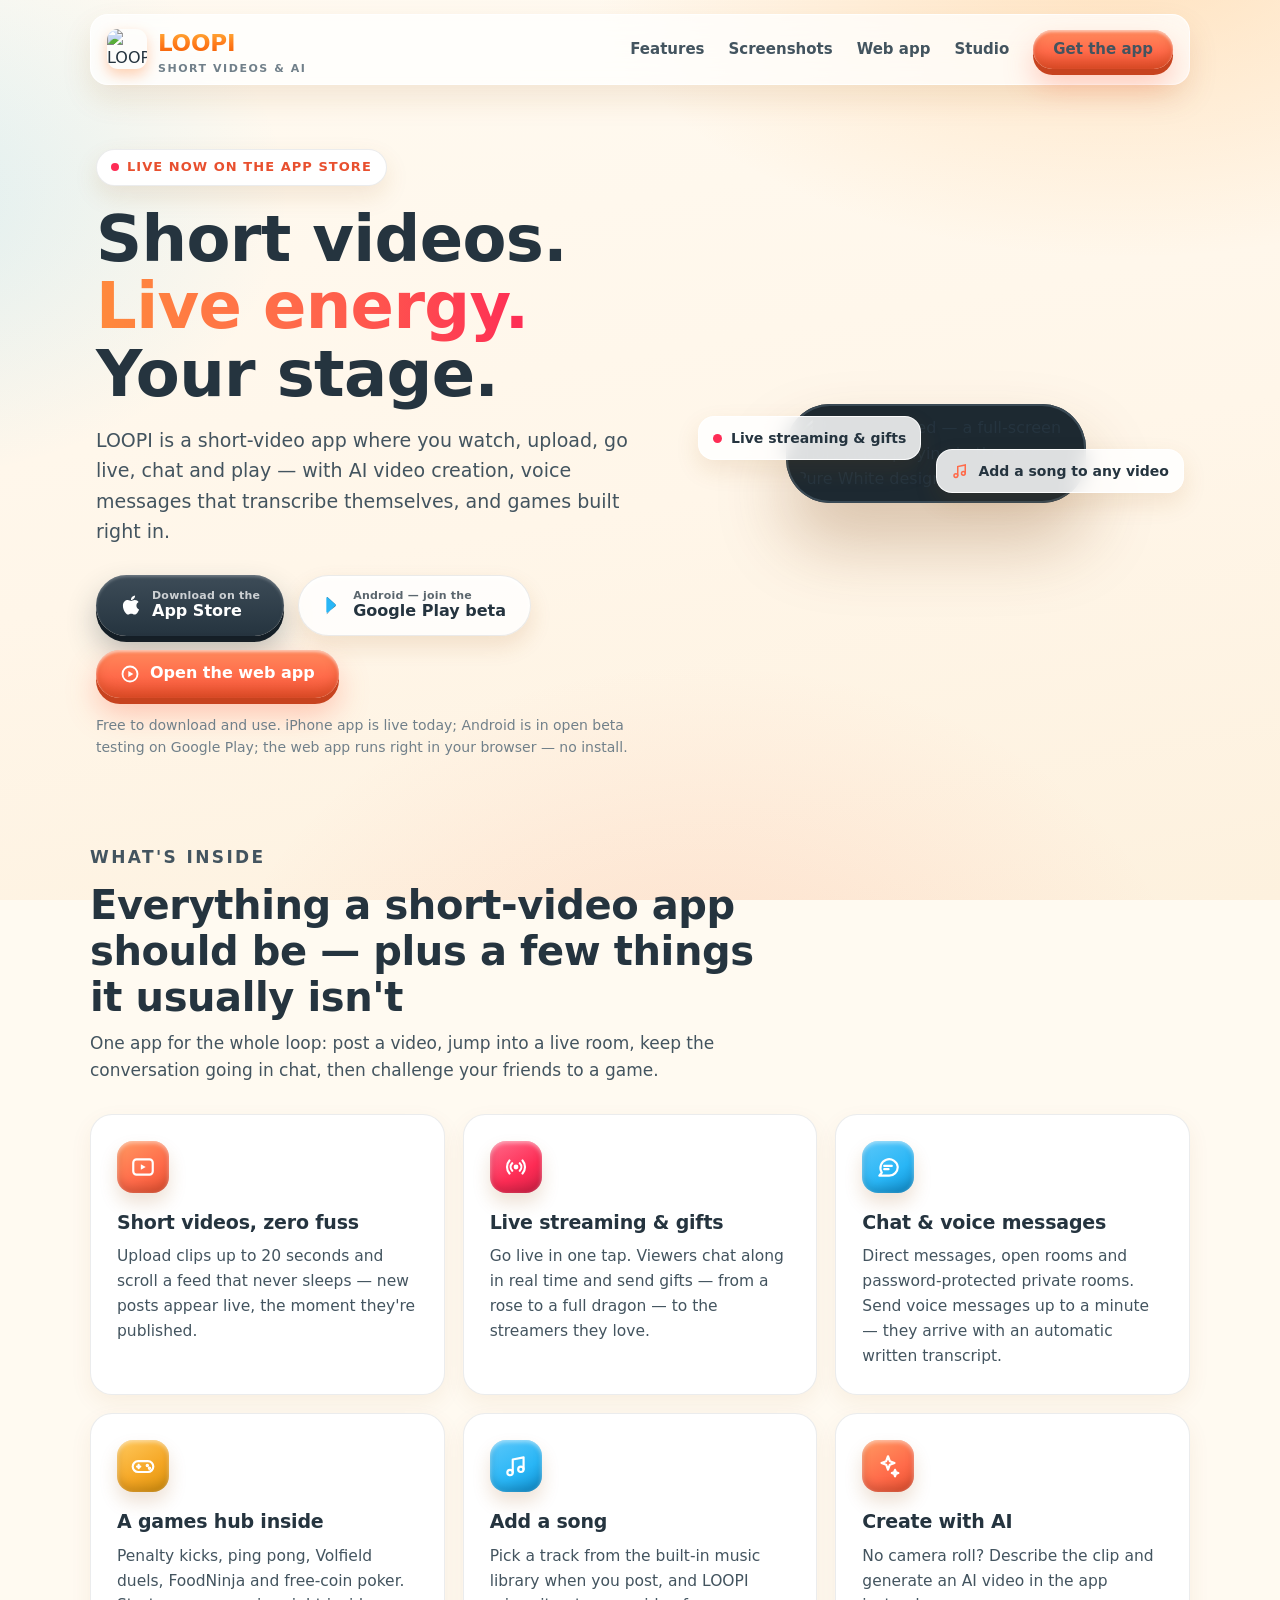
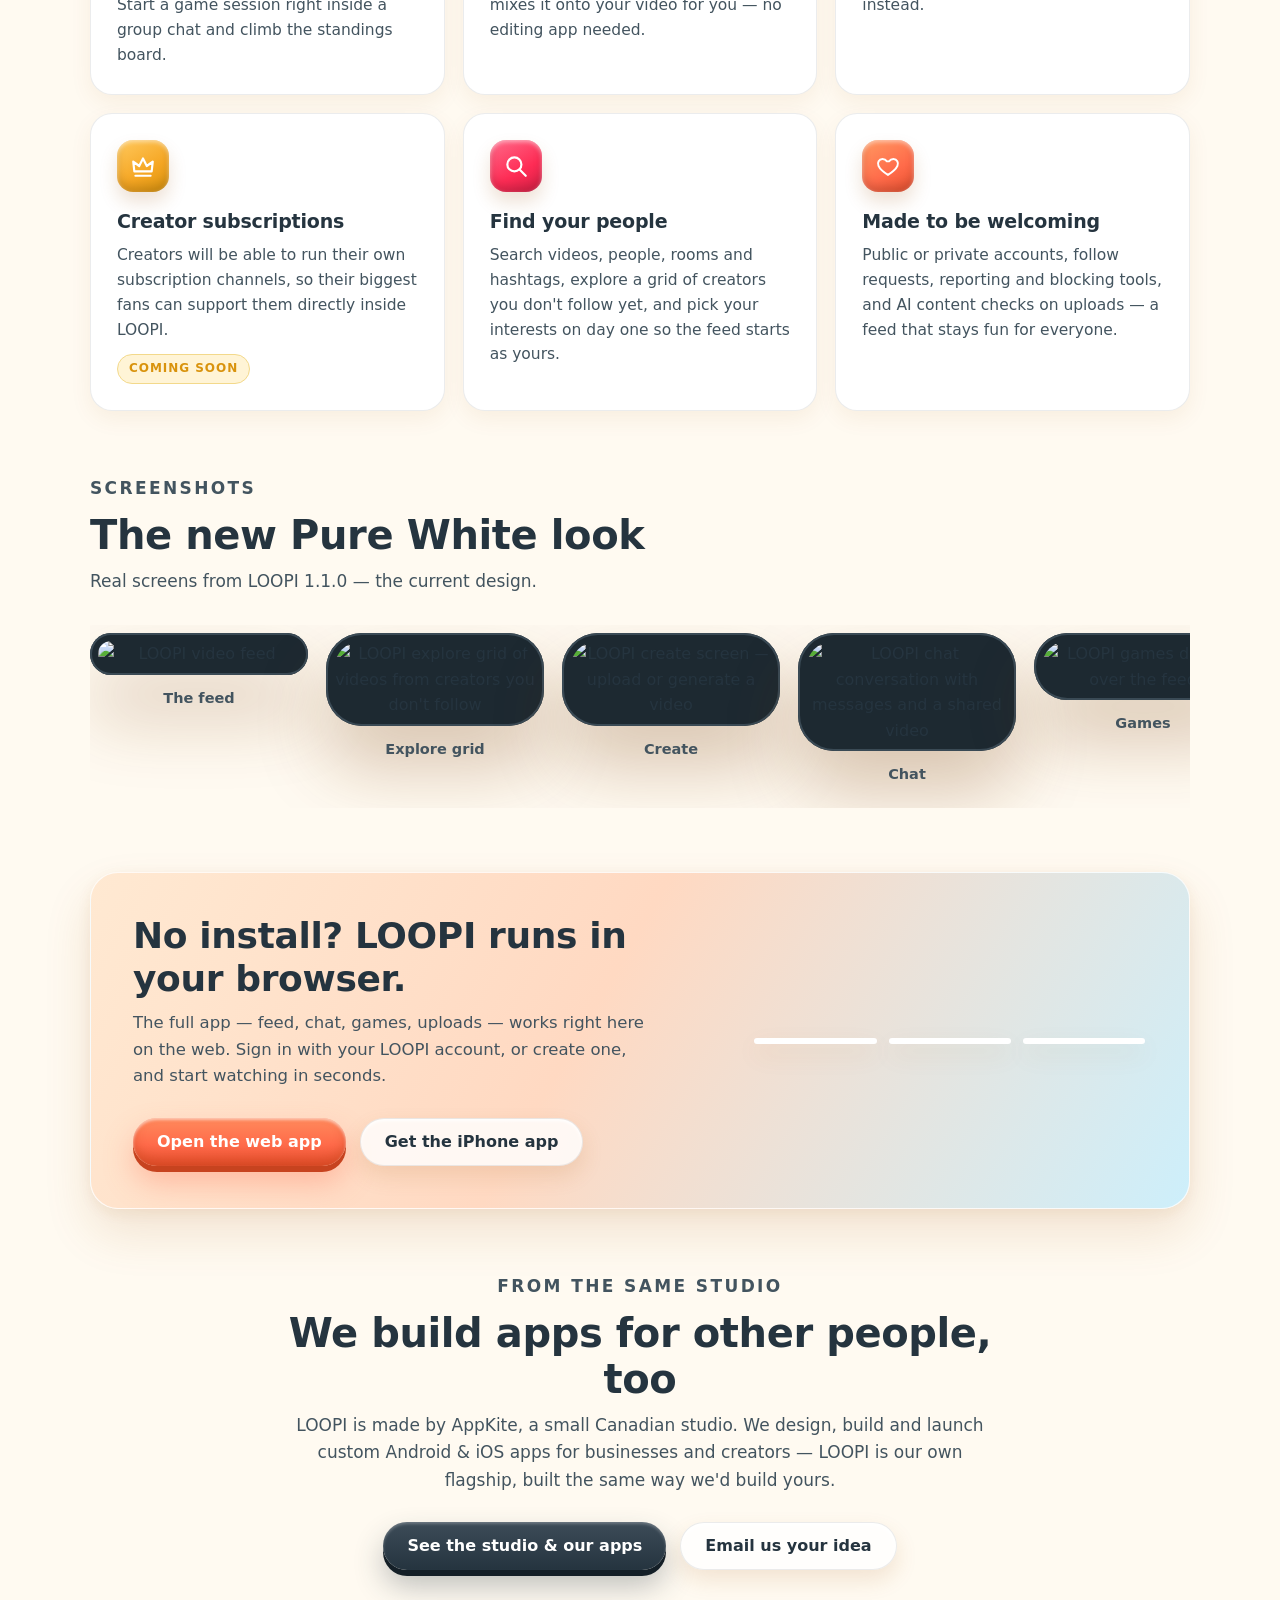
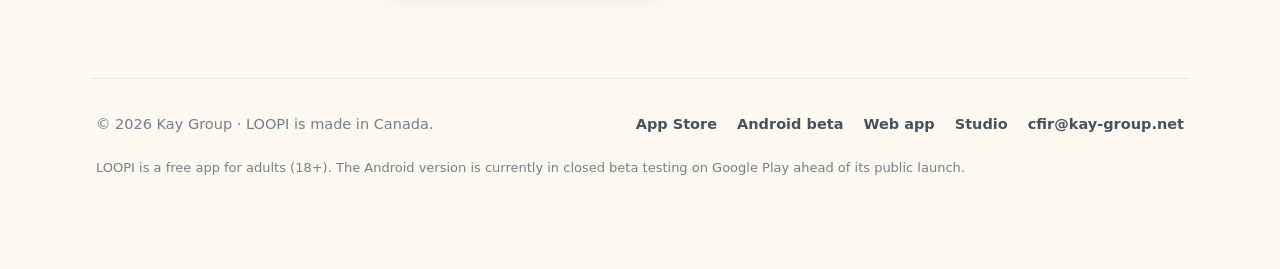
==== index.html @ 13d71fe0 "Website: new LOOPI 1.1.0 Pure White screenshots + OG image, competition shot removed" ====
<!DOCTYPE html>
<html lang="en">
<head>
<meta charset="UTF-8">
<meta name="viewport" content="width=device-width, initial-scale=1.0">
<title>LOOPI — Short Videos &amp; AI App | Watch, Upload, Go Live</title>
<meta name="description" content="LOOPI is a short-video app with live streaming and gifts, chat with voice messages and automatic transcription, a games hub, add-a-song and AI video creation. Free on the App Store; Android beta open; also runs in your browser.">
<meta name="robots" content="index, follow">
<link rel="canonical" href="https://www.kay-group.net/">
<meta name="theme-color" content="#fffaf1">

<!-- Open Graph -->
<meta property="og:type" content="website">
<meta property="og:site_name" content="LOOPI">
<meta property="og:title" content="LOOPI — Short Videos &amp; AI">
<meta property="og:description" content="Short videos, live streaming with gifts, chat and voice messages, games and AI video creation — in one sunny little app. Free on the App Store.">
<meta property="og:url" content="https://www.kay-group.net/">
<meta property="og:image" content="https://www.kay-group.net/assets/og-image.jpg">
<meta property="og:image:width" content="1200">
<meta property="og:image:height" content="630">
<meta property="og:locale" content="en_CA">
<!-- Twitter -->
<meta name="twitter:card" content="summary_large_image">
<meta name="twitter:title" content="LOOPI — Short Videos &amp; AI">
<meta name="twitter:description" content="Watch, upload, go live, chat and play. LOOPI is free on the App Store, in Android beta, and runs in your browser.">
<meta name="twitter:image" content="https://www.kay-group.net/assets/og-image.jpg">

<link rel="icon" href="/favicon.ico" sizes="any">
<link rel="icon" type="image/png" sizes="32x32" href="/assets/favicon-32.png">
<link rel="icon" type="image/png" sizes="192x192" href="/assets/favicon-192.png">
<link rel="apple-touch-icon" href="/assets/apple-touch-icon.png">

<link rel="stylesheet" href="/styles.css">

<script type="application/ld+json">
{
  "@context": "https://schema.org",
  "@type": "MobileApplication",
  "name": "LOOPI — Short Videos & AI",
  "alternateName": "LOOPI app",
  "url": "https://www.kay-group.net/",
  "image": "https://www.kay-group.net/assets/loopi-icon-512.png",
  "description": "Short-video app with live streaming and gifts, chat with voice messages and automatic transcription, a games hub, add-a-song and AI video creation.",
  "operatingSystem": ["iOS", "Android"],
  "applicationCategory": "EntertainmentApplication",
  "downloadUrl": "https://apps.apple.com/app/loopi-short-videos-ai/id6833783515",
  "installUrl": "https://apps.apple.com/app/loopi-short-videos-ai/id6833783515",
  "author": { "@type": "Organization", "name": "Kay Group", "url": "https://www.kay-group.net/" }
}
</script>
</head>
<body>
<div class="wrap">

  <header class="site">
    <a class="brand" href="/">
      <img src="/assets/loopi-icon-512.png" alt="LOOPI app icon — a melting popsicle infinity loop">
      <span><span class="wordmark">LOOPI</span><span class="sub">Short Videos &amp; AI</span></span>
    </a>
    <nav class="main" aria-label="Main">
      <a href="#features">Features</a>
      <a href="#screenshots">Screenshots</a>
      <a href="#webapp">Web app</a>
      <a href="/apps.html">Studio</a>
      <a class="btn btn-coral" style="padding:11px 20px;font-size:15px" href="https://apps.apple.com/app/loopi-short-videos-ai/id6833783515" rel="noopener">Get the app</a>
    </nav>
  </header>

  <!-- ================= HERO ================= -->
  <section class="hero">
    <div>
      <span class="eyebrow"><i></i> Live now on the App Store</span>
      <h1>Short videos.<br><span class="grad">Live energy.</span><br>Your stage.</h1>
      <p class="lede">LOOPI is a short-video app where you watch, upload, go live, chat and play — with AI video creation, voice messages that transcribe themselves, and games built right in.</p>
      <div class="cta-row">
        <a class="btn btn-dark" href="https://apps.apple.com/app/loopi-short-videos-ai/id6833783515" rel="noopener">
          <svg width="22" height="22" viewBox="0 0 384 512" fill="currentColor" aria-hidden="true"><path d="M318.7 268.7c-.2-36.7 16.4-64.4 50-84.8-18.8-26.9-47.2-41.7-84.7-44.6-35.5-2.8-74.3 20.7-88.5 20.7-15 0-49.4-19.7-76.4-19.7C63.3 141.2 4 184.8 4 273.5q0 39.3 14.4 81.2c12.8 36.7 59 126.7 107.2 125.2 25.2-.6 43-17.9 75.8-17.9 31.8 0 48.3 17.9 76.4 17.9 48.6-.7 90.4-82.5 102.6-119.3-65.2-30.7-61.7-90-61.7-91.9zm-56.6-164.2c27.3-32.4 24.8-61.9 24-72.5-24.1 1.4-52 16.4-67.9 34.9-17.5 19.8-27.8 44.3-25.6 71.9 26.1 2 49.9-11.4 69.5-34.3z"/></svg>
          <span><small>Download on the</small>App Store</span>
        </a>
        <a class="btn btn-glass" href="https://play.google.com/apps/testing/com.kayaviv.loopi" rel="noopener">
          <svg width="20" height="20" viewBox="0 0 24 24" fill="currentColor" aria-hidden="true"><path d="M4 3.5v17c0 .8.9 1.3 1.6.9l9.7-8.5c.5-.4.5-1.2 0-1.6L5.6 2.6C4.9 2.2 4 2.7 4 3.5z" fill="#29b6f6"/><path d="M15.3 11.3 5.6 2.6c-.3-.2-.7-.3-1-.1l11 9.5-.3-.7zm0 1.4-.3.7-11 9.5c.3.2.7.1 1-.1l9.7-10.1z" opacity=".55"/></svg>
          <span><small>Android — join the</small>Google Play beta</span>
        </a>
        <a class="btn btn-coral" href="/app/">
          <svg width="20" height="20" viewBox="0 0 24 24" fill="none" stroke="currentColor" stroke-width="2.2" stroke-linecap="round" stroke-linejoin="round" aria-hidden="true"><circle cx="12" cy="12" r="9"/><path d="M10 8.5v7l6-3.5z" fill="currentColor" stroke="none"/></svg>
          <span>Open the web app</span>
        </a>
      </div>
      <p class="hero-note">Free to download and use. iPhone app is live today; Android is in open beta testing on Google Play; the web app runs right in your browser — no install.</p>
    </div>
    <div class="hero-art">
      <div class="phone-frame"><img src="/assets/shots/feed-hero.jpg" alt="The LOOPI feed — a full-screen short video playing in the new Pure White design" fetchpriority="high"></div>
      <span class="float-badge live"><span class="dot"></span> Live streaming &amp; gifts</span>
      <span class="float-badge play">
        <svg width="18" height="18" viewBox="0 0 24 24" fill="none" stroke="#ff6b4a" stroke-width="2" stroke-linecap="round" aria-hidden="true"><path d="M9 18V6l10-2v11"/><circle cx="6.5" cy="18" r="2.5"/><circle cx="16.5" cy="15" r="2.5"/></svg>
        Add a song to any video
      </span>
    </div>
  </section>

  <!-- ================= FEATURES ================= -->
  <section class="block" id="features">
    <div class="sec-head">
      <p class="kicker">What's inside</p>
      <h2>Everything a short-video app should be — plus a few things it usually isn't</h2>
      <p>One app for the whole loop: post a video, jump into a live room, keep the conversation going in chat, then challenge your friends to a game.</p>
    </div>
    <div class="grid features">
      <article class="card">
        <div class="chip coral"><svg viewBox="0 0 24 24" fill="none" stroke="currentColor" stroke-width="2" stroke-linecap="round" stroke-linejoin="round"><rect x="3" y="5" width="18" height="14" rx="3"/><path d="M10 9.5v5l4.5-2.5z" fill="currentColor" stroke="none"/></svg></div>
        <h3>Short videos, zero fuss</h3>
        <p>Upload clips up to 20 seconds and scroll a feed that never sleeps — new posts appear live, the moment they're published.</p>
      </article>
      <article class="card">
        <div class="chip pink"><svg viewBox="0 0 24 24" fill="none" stroke="currentColor" stroke-width="2" stroke-linecap="round"><circle cx="12" cy="12" r="2.2" fill="currentColor" stroke="none"/><path d="M8.5 15.5a5 5 0 0 1 0-7M15.5 8.5a5 5 0 0 1 0 7M6 18a9 9 0 0 1 0-12M18 6a9 9 0 0 1 0 12"/></svg></div>
        <h3>Live streaming &amp; gifts</h3>
        <p>Go live in one tap. Viewers chat along in real time and send gifts — from a rose to a full dragon — to the streamers they love.</p>
      </article>
      <article class="card">
        <div class="chip sky"><svg viewBox="0 0 24 24" fill="none" stroke="currentColor" stroke-width="2" stroke-linecap="round" stroke-linejoin="round"><path d="M21 12a8 8 0 0 1-8 8H4l2.3-2.9A8 8 0 1 1 21 12z"/><path d="M8.5 11h7M8.5 14h4"/></svg></div>
        <h3>Chat &amp; voice messages</h3>
        <p>Direct messages, open rooms and password-protected private rooms. Send voice messages up to a minute — they arrive with an automatic written transcript.</p>
      </article>
      <article class="card">
        <div class="chip gold"><svg viewBox="0 0 24 24" fill="none" stroke="currentColor" stroke-width="2" stroke-linecap="round" stroke-linejoin="round"><rect x="2.5" y="7.5" width="19" height="10" rx="5"/><path d="M8 11v3M6.5 12.5h3"/><circle cx="16" cy="11.5" r=".6" fill="currentColor"/><circle cx="18" cy="14" r=".6" fill="currentColor"/></svg></div>
        <h3>A games hub inside</h3>
        <p>Penalty kicks, ping pong, Volfield duels, FoodNinja and free-coin poker. Start a game session right inside a group chat and climb the standings board.</p>
      </article>
      <article class="card">
        <div class="chip sky"><svg viewBox="0 0 24 24" fill="none" stroke="currentColor" stroke-width="2" stroke-linecap="round" stroke-linejoin="round"><path d="M9 18V6l10-2v11"/><circle cx="6.5" cy="18" r="2.5"/><circle cx="16.5" cy="15" r="2.5"/></svg></div>
        <h3>Add a song</h3>
        <p>Pick a track from the built-in music library when you post, and LOOPI mixes it onto your video for you — no editing app needed.</p>
      </article>
      <article class="card">
        <div class="chip coral"><svg viewBox="0 0 24 24" fill="none" stroke="currentColor" stroke-width="2" stroke-linecap="round" stroke-linejoin="round"><path d="M12 3l1.7 4.6L18 9.2l-4.3 1.6L12 15.4l-1.7-4.6L6 9.2l4.3-1.6z"/><path d="M18.5 15.5l.8 2.2 2.2.8-2.2.8-.8 2.2-.8-2.2-2.2-.8 2.2-.8z"/></svg></div>
        <h3>Create with AI</h3>
        <p>No camera roll? Describe the clip and generate an AI video in the app instead.</p>
      </article>
      <article class="card">
        <div class="chip gold"><svg viewBox="0 0 24 24" fill="none" stroke="currentColor" stroke-width="2" stroke-linecap="round" stroke-linejoin="round"><path d="M4 17l-1-9 5.5 4L12 5l3.5 7L21 8l-1 9z"/><path d="M5 21h14"/></svg></div>
        <h3>Creator subscriptions</h3>
        <p>Creators will be able to run their own subscription channels, so their biggest fans can support them directly inside LOOPI.</p>
        <span class="tag">Coming soon</span>
      </article>
      <article class="card">
        <div class="chip pink"><svg viewBox="0 0 24 24" fill="none" stroke="currentColor" stroke-width="2" stroke-linecap="round" stroke-linejoin="round"><circle cx="10.5" cy="10.5" r="6.5"/><path d="M15.5 15.5 21 21"/></svg></div>
        <h3>Find your people</h3>
        <p>Search videos, people, rooms and hashtags, explore a grid of creators you don't follow yet, and pick your interests on day one so the feed starts as yours.</p>
      </article>
      <article class="card">
        <div class="chip coral"><svg viewBox="0 0 24 24" fill="none" stroke="currentColor" stroke-width="2" stroke-linecap="round" stroke-linejoin="round"><path d="M12 21s-7.5-4.6-9.5-9C1 8.5 3 5 6.5 5c2 0 3.5 1 4.5 2.4h2C14 6 15.5 5 17.5 5 21 5 23 8.5 21.5 12c-2 4.4-9.5 9-9.5 9z" transform="scale(.92) translate(1,1)"/></svg></div>
        <h3>Made to be welcoming</h3>
        <p>Public or private accounts, follow requests, reporting and blocking tools, and AI content checks on uploads — a feed that stays fun for everyone.</p>
      </article>
    </div>
  </section>

  <!-- ================= SCREENSHOTS ================= -->
  <section class="block" id="screenshots">
    <div class="sec-head">
      <p class="kicker">Screenshots</p>
      <h2>The new Pure White look</h2>
      <p>Real screens from LOOPI 1.1.0 — the current design.</p>
    </div>
    <div class="rail">
      <figure><div class="phone-frame"><img src="/assets/shots/feed.jpg" alt="LOOPI video feed" loading="lazy"></div><figcaption>The feed</figcaption></figure>
      <figure><div class="phone-frame"><img src="/assets/shots/explore.jpg" alt="LOOPI explore grid of videos from creators you don't follow" loading="lazy"></div><figcaption>Explore grid</figcaption></figure>
      <figure><div class="phone-frame"><img src="/assets/shots/create.jpg" alt="LOOPI create screen — upload or generate a video" loading="lazy"></div><figcaption>Create</figcaption></figure>
      <figure><div class="phone-frame"><img src="/assets/shots/chat.jpg" alt="LOOPI chat conversation with messages and a shared video" loading="lazy"></div><figcaption>Chat</figcaption></figure>
      <figure><div class="phone-frame"><img src="/assets/shots/games.jpg" alt="LOOPI games drawer over the feed" loading="lazy"></div><figcaption>Games</figcaption></figure>
      <figure><div class="phone-frame"><img src="/assets/shots/profile.jpg" alt="LOOPI creator profile with video grid" loading="lazy"></div><figcaption>Creator profile</figcaption></figure>
    </div>
  </section>

  <!-- ================= WEB APP BAND ================= -->
  <section class="block" id="webapp">
    <div class="band">
      <div>
        <h2>No install? LOOPI runs in your browser.</h2>
        <p>The full app — feed, chat, games, uploads — works right here on the web. Sign in with your LOOPI account, or create one, and start watching in seconds.</p>
        <div class="cta-row">
          <a class="btn btn-coral" href="/app/">Open the web app</a>
          <a class="btn btn-glass" href="https://apps.apple.com/app/loopi-short-videos-ai/id6833783515" rel="noopener">Get the iPhone app</a>
        </div>
      </div>
      <div class="mini-shots" aria-hidden="true">
        <img src="/assets/shots/explore.jpg" alt="" loading="lazy">
        <img src="/assets/shots/chat.jpg" alt="" loading="lazy">
        <img src="/assets/shots/games.jpg" alt="" loading="lazy">
      </div>
    </div>
  </section>

  <!-- ================= STUDIO TEASER ================= -->
  <section class="block" id="studio">
    <div class="sec-head center">
      <p class="kicker">From the same studio</p>
      <h2>We build apps for other people, too</h2>
      <p>LOOPI is made by AppKite, a small Canadian studio. We design, build and launch custom Android &amp; iOS apps for businesses and creators — LOOPI is our own flagship, built the same way we'd build yours.</p>
      <div class="cta-row" style="justify-content:center">
        <a class="btn btn-dark" href="/apps.html">See the studio &amp; our apps</a>
        <a class="btn btn-glass" href="mailto:cfir@kay-group.net?subject=App%20idea%20for%20my%20business">Email us your idea</a>
      </div>
    </div>
  </section>

  <footer class="site">
    <span>© 2026 Kay Group · LOOPI is made in Canada.</span>
    <nav aria-label="Footer">
      <a href="https://apps.apple.com/app/loopi-short-videos-ai/id6833783515" rel="noopener">App Store</a>
      <a href="https://play.google.com/apps/testing/com.kayaviv.loopi" rel="noopener">Android beta</a>
      <a href="/app/">Web app</a>
      <a href="/apps.html">Studio</a>
      <a href="mailto:cfir@kay-group.net">cfir@kay-group.net</a>
    </nav>
    <p class="fineprint">LOOPI is a free app for adults (18+). The Android version is currently in closed beta testing on Google Play ahead of its public launch.</p>
  </footer>

</div>
</body>
</html>
---- styles.css ----
/* LOOPI + AppKite — Summer Light design system (shared by index.html and apps.html) */
/* Sora is self-hosted (variable font, weights 600–800) — zero external requests. */
@font-face{
  font-family:"Sora"; src:url("/assets/sora-latin.woff2") format("woff2");
  font-weight:600 800; font-style:normal; font-display:swap;
}
:root{
  --bg:#fffaf1; --bg2:#fff3e2; --card:#ffffff; --card-warm:#fff8ec;
  --ink:#25343f; --ink-soft:#43545f; --muted:#71808a;
  --coral:#ff6b4a; --coral-deep:#e8502f; --sky:#29b6f6; --sky-deep:#0f8fd0;
  --gold:#d9930d; --gold-soft:#f7b733; --pink:#fe2c55;
  --line:rgba(37,52,63,.09);
  --radius:22px;
  --shadow:0 24px 48px rgba(160,90,20,.14), 0 4px 14px rgba(160,90,20,.08);
  --shadow-sm:0 10px 24px rgba(160,90,20,.12);
}
*{box-sizing:border-box;margin:0;padding:0}
html{scroll-behavior:smooth}
body{
  font-family:system-ui,-apple-system,"Segoe UI",Roboto,Helvetica,Arial,sans-serif;
  color:var(--ink); line-height:1.6; background:var(--bg);
  background-image:
    radial-gradient(900px 520px at 88% -6%, rgba(255,182,99,.35), transparent 60%),
    radial-gradient(760px 520px at -10% 22%, rgba(41,182,246,.16), transparent 55%),
    radial-gradient(820px 620px at 55% 115%, rgba(255,107,74,.14), transparent 60%),
    linear-gradient(170deg,#fffaf1 0%, #fff6e9 55%, #fdf1de 100%);
  background-attachment:fixed;
  -webkit-font-smoothing:antialiased;
}
h1,h2,h3,.wordmark{font-family:"Sora",system-ui,sans-serif;letter-spacing:-.01em}
img{max-width:100%;display:block}
a{color:var(--sky-deep)}
.wrap{max-width:1140px;margin:0 auto;padding:0 20px 80px}

/* ---------- header ---------- */
header.site{
  position:sticky; top:12px; z-index:50; margin-top:14px;
  display:flex; justify-content:space-between; align-items:center; gap:14px;
  padding:10px 16px; border-radius:18px;
  background:rgba(255,255,255,.72); border:1px solid rgba(255,255,255,.85);
  backdrop-filter:blur(16px); -webkit-backdrop-filter:blur(16px);
  box-shadow:0 14px 30px rgba(160,90,20,.12);
}
.brand{display:flex;align-items:center;gap:11px;text-decoration:none;color:var(--ink)}
.brand img{width:40px;height:40px;border-radius:11px;box-shadow:0 6px 14px rgba(255,122,40,.35)}
.brand .wordmark{font-size:23px;font-weight:800;
  background:linear-gradient(180deg,#ffb03a,#ff7a1a 55%,#f25c05);
  -webkit-background-clip:text;background-clip:text;color:transparent}
.brand .sub{font-size:11px;font-weight:700;letter-spacing:.14em;text-transform:uppercase;color:var(--muted);display:block;line-height:1;margin-top:1px}
nav.main{display:flex;gap:24px;align-items:center}
nav.main a{color:var(--ink-soft);text-decoration:none;font-weight:600;font-size:15px}
nav.main a:hover{color:var(--ink)}
@media (max-width:820px){ nav.main a:not(.btn){display:none} }

/* ---------- buttons ---------- */
.btn{
  display:inline-flex;align-items:center;gap:10px;text-decoration:none;cursor:pointer;
  font-family:"Sora",system-ui,sans-serif;font-weight:700;font-size:16px;line-height:1.15;
  padding:14px 24px;border-radius:999px;border:0;transition:transform .15s ease, box-shadow .15s ease;
}
.btn small{display:block;font-size:11px;font-weight:600;opacity:.75;letter-spacing:.02em}
.btn:hover{transform:translateY(-2px)}
.btn:active{transform:translateY(0)}
.btn-coral{color:#fff;background:linear-gradient(180deg,#ff8a5c,var(--coral) 55%,var(--coral-deep));
  box-shadow:inset 0 2px 3px rgba(255,255,255,.55), inset 0 -6px 12px rgba(160,50,0,.28), 0 6px 0 #c7431f, 0 16px 30px rgba(255,107,74,.35)}
.btn-dark{color:#fff;background:linear-gradient(180deg,#3d4c58,#25343f);
  box-shadow:inset 0 2px 3px rgba(255,255,255,.25), 0 6px 0 #141f27, 0 16px 30px rgba(37,52,63,.3)}
.btn-glass{color:var(--ink);background:rgba(255,255,255,.8);border:1px solid var(--line);
  box-shadow:inset 0 2px 3px rgba(255,255,255,.9), 0 10px 22px rgba(160,90,20,.14)}
.btn svg{flex:0 0 auto}

/* ---------- hero ---------- */
.hero{display:grid;grid-template-columns:1.05fr .95fr;gap:44px;align-items:center;padding:64px 6px 30px}
@media (max-width:900px){ .hero{grid-template-columns:1fr;text-align:center;padding-top:44px} .hero .cta-row{justify-content:center} .hero .hero-art{order:-1} }
.eyebrow{display:inline-flex;align-items:center;gap:8px;font-size:13px;font-weight:700;letter-spacing:.08em;text-transform:uppercase;color:var(--coral-deep);
  background:#fff;border:1px solid var(--line);border-radius:999px;padding:7px 14px;box-shadow:var(--shadow-sm)}
.eyebrow i{width:8px;height:8px;border-radius:50%;background:var(--pink);display:inline-block}
.hero h1{font-size:clamp(40px,5.6vw,64px);font-weight:800;line-height:1.06;margin:20px 0 16px}
.hero h1 .grad{background:linear-gradient(92deg,#ff8a3c,#ff6b4a 45%,#fe2c55);-webkit-background-clip:text;background-clip:text;color:transparent}
.hero p.lede{font-size:19px;color:var(--ink-soft);max-width:34em}
.cta-row{display:flex;flex-wrap:wrap;gap:14px;margin-top:28px}
.hero-note{margin-top:16px;font-size:14px;color:var(--muted)}
.hero-art{display:flex;justify-content:center;position:relative}
.phone-frame{
  width:min(300px,78vw); border-radius:44px; padding:11px; background:#1d2931;
  box-shadow:0 40px 70px rgba(120,60,10,.28), inset 0 0 0 2px #3a4a55;
}
.phone-frame img{border-radius:34px;width:100%}
.hero-art .float-badge{
  position:absolute; display:flex; align-items:center; gap:9px;
  background:rgba(255,255,255,.85); border:1px solid rgba(255,255,255,.9); border-radius:16px;
  padding:10px 14px; font-weight:700; font-size:14px; color:var(--ink);
  backdrop-filter:blur(10px); -webkit-backdrop-filter:blur(10px); box-shadow:var(--shadow-sm);
}
.float-badge.live{top:12%;left:2%}
.float-badge.play{bottom:10%;right:0}
.float-badge .dot{width:9px;height:9px;border-radius:50%;background:var(--pink)}
@media (max-width:900px){ .float-badge.live{left:0} }

/* ---------- sections ---------- */
section.block{padding:56px 0 8px}
.sec-head{max-width:44em;margin-bottom:30px}
.sec-head.center{margin-left:auto;margin-right:auto;text-align:center}
.sec-head h2{font-size:clamp(29px,3.6vw,40px);font-weight:800;line-height:1.15;margin-bottom:10px}
.sec-head p{color:var(--ink-soft);font-size:17px}
.kicker{font-size:13px;font-weight:800;letter-spacing:.14em;text-transform:uppercase;color:var(--sky-deep);margin-bottom:10px}

/* ---------- feature cards ---------- */
.grid{display:grid;gap:18px}
.grid.features{grid-template-columns:repeat(3,1fr)}
.grid.two{grid-template-columns:repeat(2,1fr)}
@media (max-width:900px){ .grid.features{grid-template-columns:repeat(2,1fr)} }
@media (max-width:600px){ .grid.features,.grid.two{grid-template-columns:1fr} }
.card{
  background:var(--card); border:1px solid var(--line); border-radius:var(--radius);
  padding:26px; box-shadow:0 8px 22px rgba(160,90,20,.07);
}
.card h3{font-size:19px;font-weight:700;margin:14px 0 7px}
.card p{color:var(--ink-soft);font-size:15.5px}
.chip{width:52px;height:52px;border-radius:16px;display:flex;align-items:center;justify-content:center;color:#fff;
  box-shadow:inset 0 2px 4px rgba(255,255,255,.5), inset 0 -6px 10px rgba(0,0,0,.14), 0 10px 18px rgba(160,90,20,.18)}
.chip.coral{background:linear-gradient(150deg,#ff9a62,var(--coral) 60%,var(--coral-deep))}
.chip.sky{background:linear-gradient(150deg,#5cc8fa,var(--sky) 60%,var(--sky-deep))}
.chip.gold{background:linear-gradient(150deg,#ffc95e,#f5a623 60%,var(--gold))}
.chip.pink{background:linear-gradient(150deg,#ff6b8a,#fe2c55 60%,#d61f45)}
.chip svg{width:26px;height:26px}
.tag{display:inline-block;margin-top:12px;font-size:12px;font-weight:800;letter-spacing:.08em;text-transform:uppercase;
  color:var(--gold);background:#fff4d6;border:1px solid #f3d98b;border-radius:999px;padding:4px 11px}

/* ---------- screenshot rail ---------- */
.rail{display:flex;gap:18px;overflow-x:auto;padding:8px 4px 22px;scroll-snap-type:x mandatory;-webkit-overflow-scrolling:touch}
.rail figure{flex:0 0 auto;scroll-snap-align:start;text-align:center}
.rail .phone-frame{width:218px;border-radius:36px;padding:8px}
.rail .phone-frame img{border-radius:28px}
.rail figcaption{margin-top:12px;font-weight:700;font-size:14.5px;color:var(--ink-soft)}

/* ---------- web app band ---------- */
.band{
  border-radius:28px; padding:42px; color:var(--ink);
  background:linear-gradient(120deg,#ffe9d2, #ffd9c2 45%, #cdeffb);
  border:1px solid rgba(255,255,255,.8); box-shadow:var(--shadow);
  display:grid; grid-template-columns:1.2fr .8fr; gap:28px; align-items:center;
}
@media (max-width:820px){ .band{grid-template-columns:1fr;padding:30px} }
.band h2{font-size:clamp(26px,3.2vw,36px);font-weight:800;line-height:1.18;margin-bottom:10px}
.band p{color:var(--ink-soft);font-size:16.5px;max-width:32em}
.band .mini-shots{display:flex;gap:12px;justify-content:center}
.band .mini-shots img{width:31%;border-radius:16px;box-shadow:var(--shadow-sm);border:3px solid #fff}

/* ---------- portfolio ---------- */
.grid.portfolio{grid-template-columns:repeat(3,1fr)}
@media (max-width:900px){ .grid.portfolio{grid-template-columns:1fr} }
.pf-card{overflow:hidden;padding:0;display:flex;flex-direction:column}
.pf-card .pf-img{aspect-ratio:16/10;overflow:hidden;background:var(--bg2)}
.pf-card .pf-img img{width:100%;height:100%;object-fit:cover;object-position:top center}
.pf-card .pf-body{padding:22px 24px 24px;display:flex;flex-direction:column;gap:8px;flex:1}
.pf-card h3{font-size:21px;margin:0}
.pf-card p{flex:1}
.status{display:inline-flex;align-items:center;gap:7px;font-size:12.5px;font-weight:800;letter-spacing:.05em;text-transform:uppercase}
.status i{width:8px;height:8px;border-radius:50%}
.status.live{color:#1d8a4e}.status.live i{background:#2fbf71}
.status.soon{color:var(--gold)}.status.soon i{background:var(--gold-soft)}
.pf-links{display:flex;flex-wrap:wrap;gap:10px;margin-top:6px}
.pf-links a{font-weight:700;font-size:14.5px;text-decoration:none}
.pf-links a:hover{text-decoration:underline}

/* ---------- steps ---------- */
.steps{counter-reset:step;display:grid;gap:14px}
.step{display:flex;gap:18px;align-items:flex-start;background:var(--card);border:1px solid var(--line);border-radius:var(--radius);padding:22px 24px;box-shadow:0 8px 22px rgba(160,90,20,.06)}
.step .num{counter-increment:step;flex:0 0 auto;width:44px;height:44px;border-radius:50%;color:#fff;font-family:"Sora",sans-serif;font-weight:800;font-size:18px;
  display:flex;align-items:center;justify-content:center;background:linear-gradient(150deg,#ff9a62,var(--coral) 60%,var(--coral-deep));
  box-shadow:inset 0 2px 3px rgba(255,255,255,.5), 0 8px 16px rgba(255,107,74,.3)}
.step .num::before{content:counter(step)}
.step h3{font-size:17.5px;margin-bottom:3px}
.step p{color:var(--ink-soft);font-size:15.5px}

/* ---------- footer ---------- */
footer.site{margin-top:70px;border-top:1px solid var(--line);padding:34px 6px 10px;
  display:flex;flex-wrap:wrap;gap:22px;justify-content:space-between;color:var(--muted);font-size:14.5px}
footer.site nav{display:flex;gap:20px;flex-wrap:wrap}
footer.site a{color:var(--ink-soft);text-decoration:none;font-weight:600}
footer.site a:hover{text-decoration:underline}
.fineprint{width:100%;font-size:13px;color:var(--muted)}

/* ---------- order form (order.html) ---------- */
.order-form{
  background:var(--card); border:1px solid var(--line); border-radius:var(--radius);
  padding:30px; box-shadow:0 8px 22px rgba(160,90,20,.07);
}
.form-grid{display:grid;grid-template-columns:1fr 1fr;gap:18px}
@media (max-width:700px){ .form-grid{grid-template-columns:1fr} }
.field{display:flex;flex-direction:column;gap:7px}
.field.full{grid-column:1 / -1}
.field label{font-family:"Sora",system-ui,sans-serif;font-weight:700;font-size:14.5px;color:var(--ink)}
.field label .opt{font-weight:600;color:var(--muted);font-size:12.5px}
.field input,.field select,.field textarea{
  font:inherit;font-size:16px;color:var(--ink);
  background:#fffdf8;border:1px solid var(--line);border-radius:14px;
  padding:13px 15px;width:100%;appearance:none;
}
.field textarea{resize:vertical;min-height:110px}
.field input:focus,.field select:focus,.field textarea:focus{
  outline:2px solid var(--sky);outline-offset:1px;border-color:transparent;
}
.field .hint{font-size:13px;color:var(--muted)}
.hp{position:absolute!important;left:-9999px!important;width:1px;height:1px;opacity:0;pointer-events:none}
.form-status{margin-top:18px;font-size:15.5px;font-weight:600;display:none}
.form-status.ok{display:block;color:#1d8a4e}
.form-status.err{display:block;color:#c22e2e}
.form-status.err a{color:#c22e2e;text-decoration:underline}
.pkg-note{margin-top:14px;font-size:14px;color:var(--muted)}
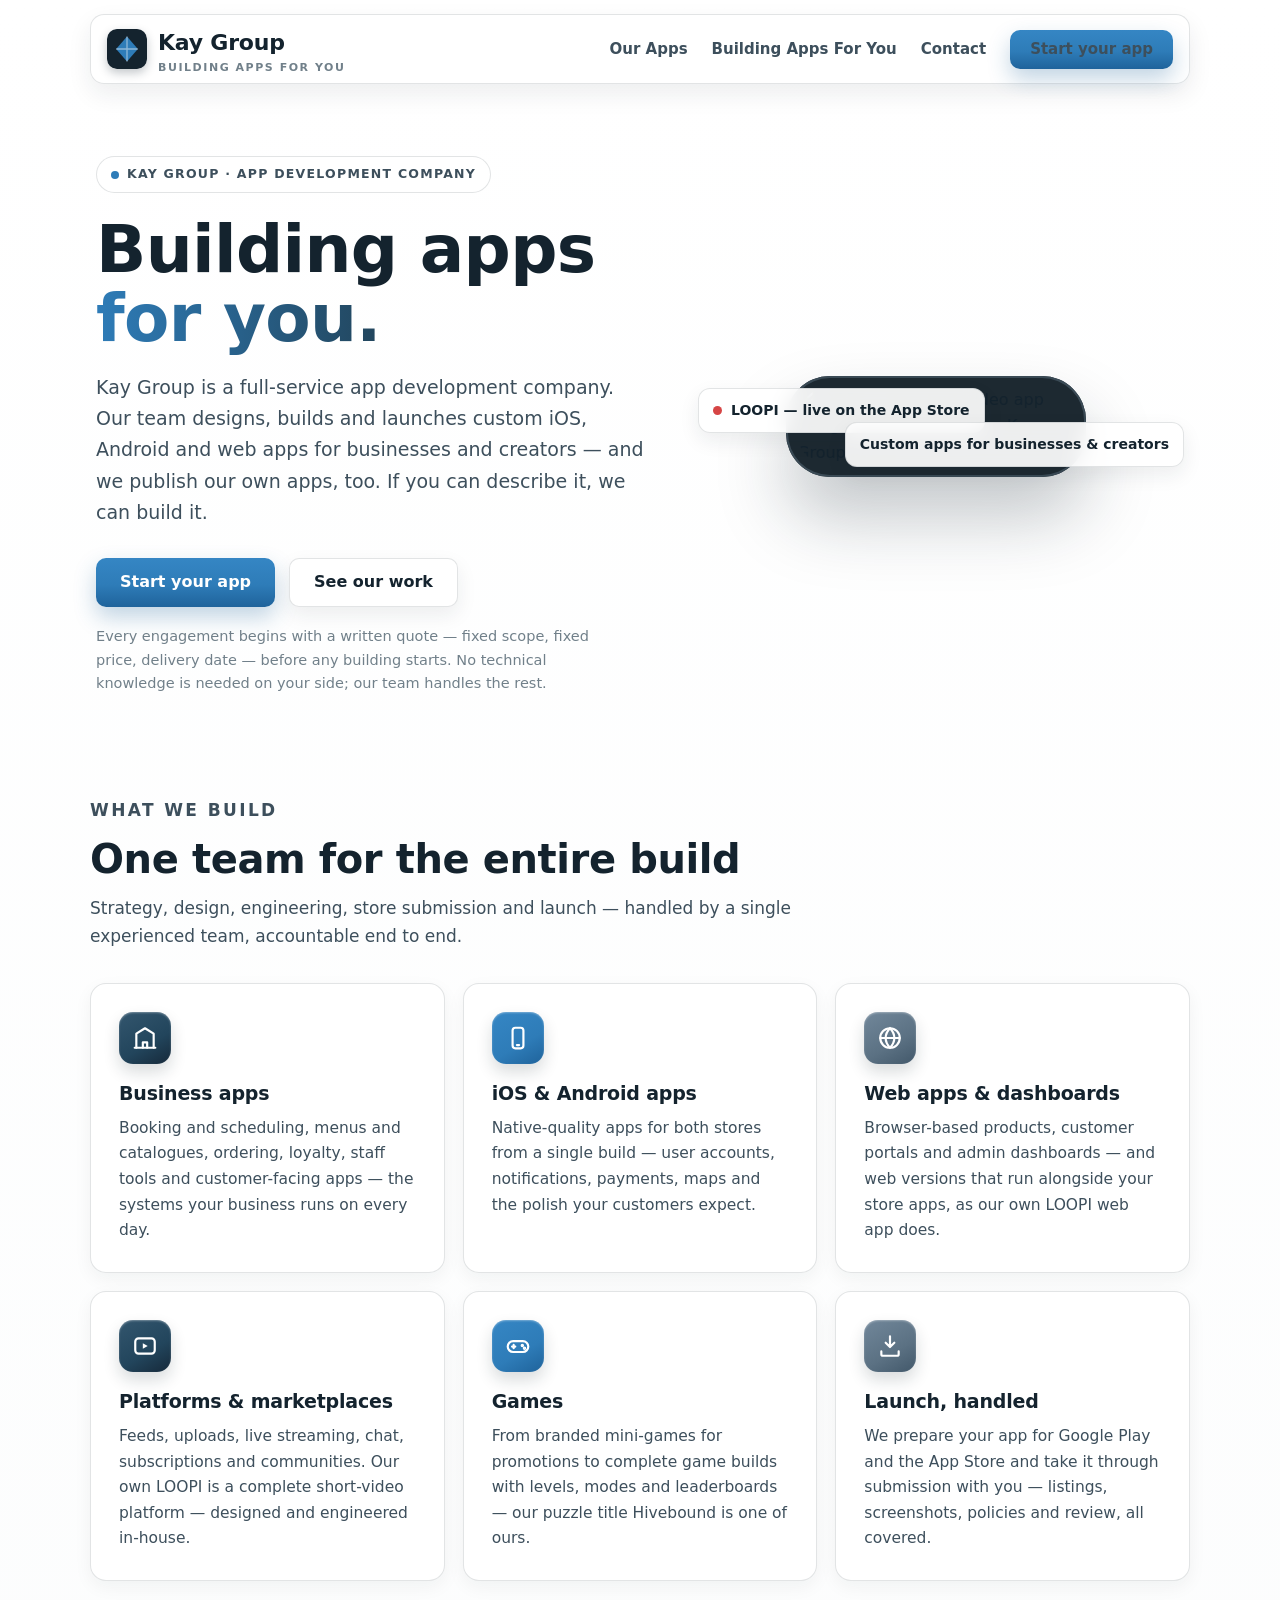
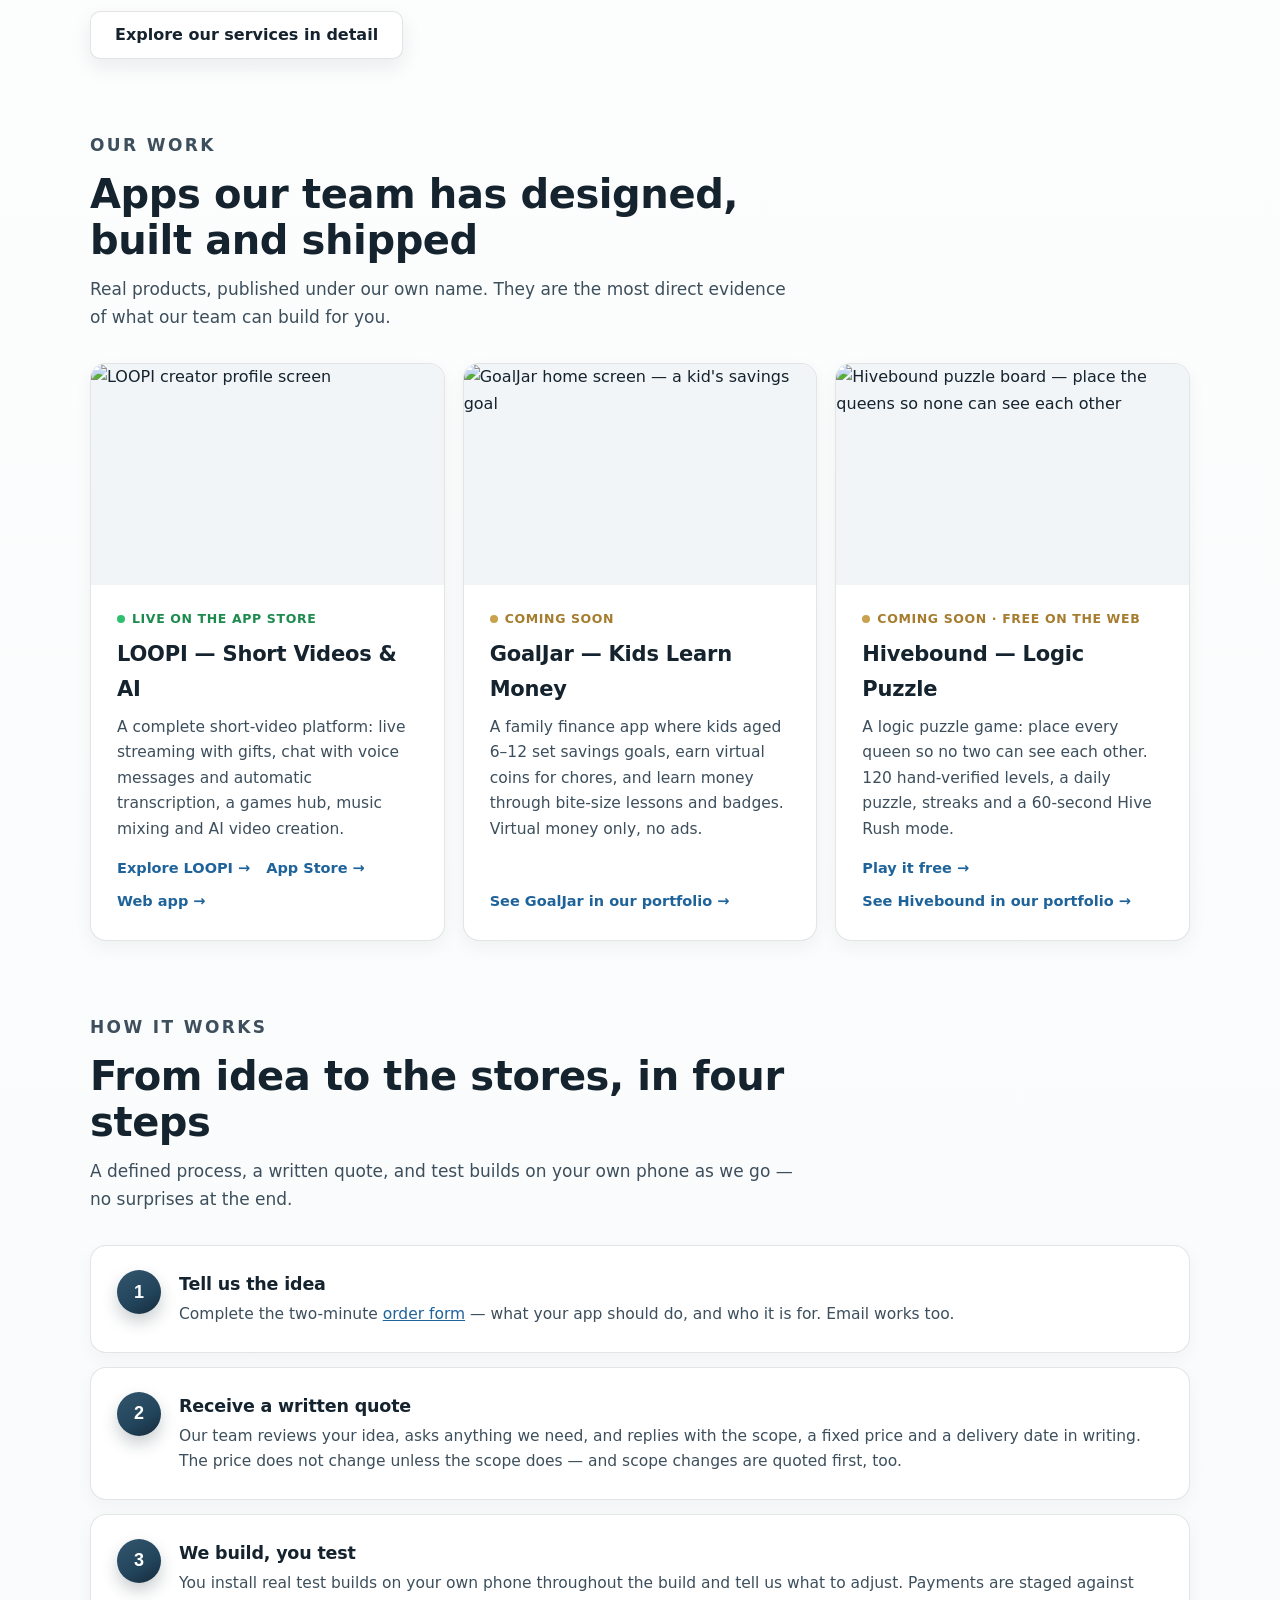
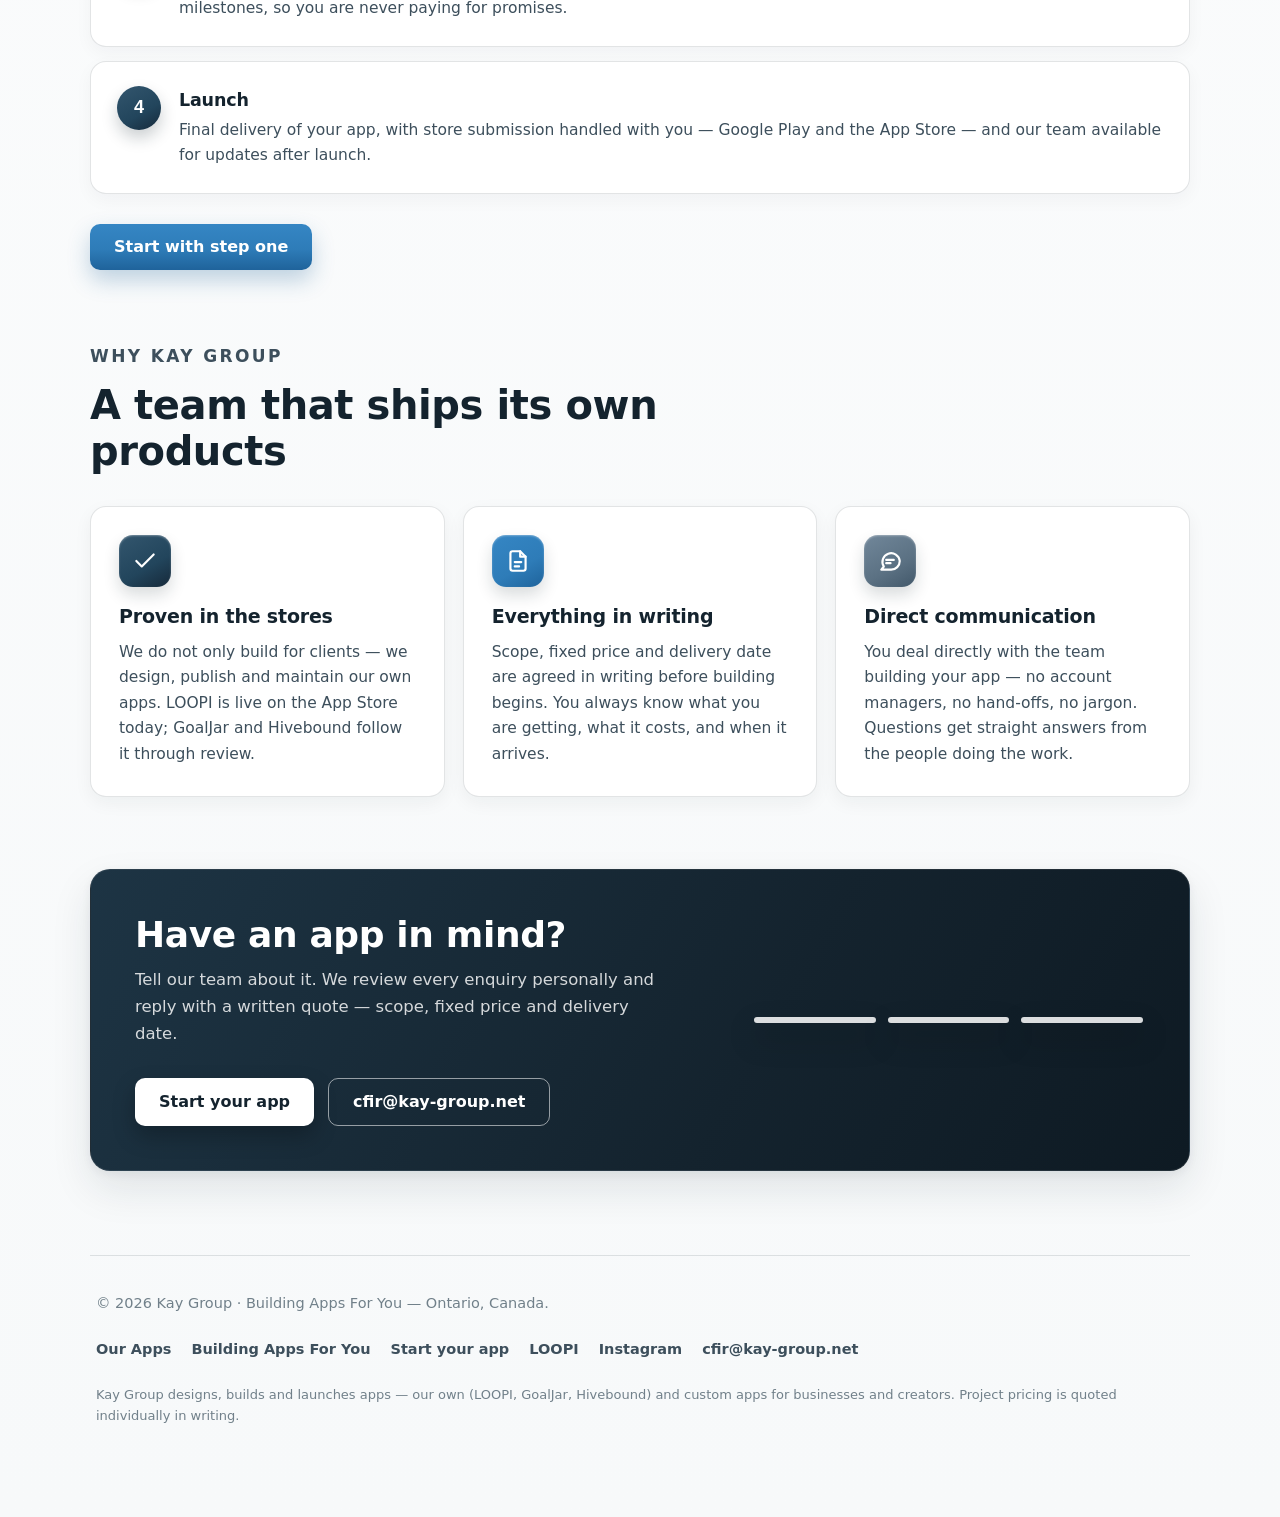
==== commit 164e385f: "Rebuild as Kay Group company site: corporate homepage, LOOPI moves to /loopi.html, unified Kay Group" ====
--- a/index.html
+++ b/index.html
@@ -3,17 +3,17 @@
 <head>
 <meta charset="UTF-8">
 <meta name="viewport" content="width=device-width, initial-scale=1.0">
-<title>LOOPI — Short Videos &amp; AI App | Watch, Upload, Go Live</title>
-<meta name="description" content="LOOPI is a short-video app with live streaming and gifts, chat with voice messages and automatic transcription, a games hub, add-a-song and AI video creation. Free on the App Store; Android beta open; also runs in your browser.">
+<title>Kay Group — Building Apps For You | Custom iOS, Android &amp; Web Apps</title>
+<meta name="description" content="Kay Group is a Canadian app development company. Our team designs, builds and launches custom iOS, Android and web apps for businesses and creators — and publishes our own: LOOPI, GoalJar and Hivebound.">
 <meta name="robots" content="index, follow">
 <link rel="canonical" href="https://www.kay-group.net/">
-<meta name="theme-color" content="#fffaf1">
+<meta name="theme-color" content="#14232e">
 
 <!-- Open Graph -->
 <meta property="og:type" content="website">
-<meta property="og:site_name" content="LOOPI">
-<meta property="og:title" content="LOOPI — Short Videos &amp; AI">
-<meta property="og:description" content="Short videos, live streaming with gifts, chat and voice messages, games and AI video creation — in one sunny little app. Free on the App Store.">
+<meta property="og:site_name" content="Kay Group">
+<meta property="og:title" content="Kay Group — Building Apps For You">
+<meta property="og:description" content="A full-service app development team: custom iOS, Android and web apps for businesses and creators, plus our own published apps — LOOPI, GoalJar and Hivebound.">
 <meta property="og:url" content="https://www.kay-group.net/">
 <meta property="og:image" content="https://www.kay-group.net/assets/og-image.jpg">
 <meta property="og:image:width" content="1200">
@@ -21,8 +21,8 @@
 <meta property="og:locale" content="en_CA">
 <!-- Twitter -->
 <meta name="twitter:card" content="summary_large_image">
-<meta name="twitter:title" content="LOOPI — Short Videos &amp; AI">
-<meta name="twitter:description" content="Watch, upload, go live, chat and play. LOOPI is free on the App Store, in Android beta, and runs in your browser.">
+<meta name="twitter:title" content="Kay Group — Building Apps For You">
+<meta name="twitter:description" content="Custom apps, designed, built and launched by one experienced team. If you can describe it, we can build it.">
 <meta name="twitter:image" content="https://www.kay-group.net/assets/og-image.jpg">
 
 <link rel="icon" href="/favicon.ico" sizes="any">
@@ -35,17 +35,12 @@
 <script type="application/ld+json">
 {
   "@context": "https://schema.org",
-  "@type": "MobileApplication",
-  "name": "LOOPI — Short Videos & AI",
-  "alternateName": "LOOPI app",
+  "@type": "ProfessionalService",
+  "name": "Kay Group — Building Apps For You",
   "url": "https://www.kay-group.net/",
-  "image": "https://www.kay-group.net/assets/loopi-icon-512.png",
-  "description": "Short-video app with live streaming and gifts, chat with voice messages and automatic transcription, a games hub, add-a-song and AI video creation.",
-  "operatingSystem": ["iOS", "Android"],
-  "applicationCategory": "EntertainmentApplication",
-  "downloadUrl": "https://apps.apple.com/app/loopi-short-videos-ai/id6833783515",
-  "installUrl": "https://apps.apple.com/app/loopi-short-videos-ai/id6833783515",
-  "author": { "@type": "Organization", "name": "Kay Group", "url": "https://www.kay-group.net/" }
+  "email": "cfir@kay-group.net",
+  "description": "Canadian app development company designing, building and launching custom iOS, Android and web apps for businesses and creators, and publishing its own apps: LOOPI, GoalJar and Hivebound.",
+  "address": { "@type": "PostalAddress", "addressLocality": "Thornhill", "addressRegion": "Ontario", "addressCountry": "CA" }
 }
 </script>
 </head>
@@ -54,133 +49,179 @@
 
   <header class="site">
     <a class="brand" href="/">
-      <img src="/assets/loopi-icon-512.png" alt="LOOPI app icon — a melting popsicle infinity loop">
-      <span><span class="wordmark">LOOPI</span><span class="sub">Short Videos &amp; AI</span></span>
+      <svg class="mark" width="40" height="40" viewBox="0 0 48 48" aria-hidden="true"><rect width="48" height="48" rx="10" fill="#14232e"/><path d="M24 9 L37 24 L24 39 L11 24 Z" fill="#2e7cb8"/><path d="M24 9 V39 M11 24 H37" stroke="#ffffff" stroke-opacity=".45" stroke-width="1.6"/></svg>
+      <span><span class="wordmark">Kay Group</span><span class="sub">Building Apps For You</span></span>
     </a>
     <nav class="main" aria-label="Main">
-      <a href="#features">Features</a>
-      <a href="#screenshots">Screenshots</a>
-      <a href="#webapp">Web app</a>
-      <a href="/apps.html">Studio</a>
-      <a class="btn btn-coral" style="padding:11px 20px;font-size:15px" href="https://apps.apple.com/app/loopi-short-videos-ai/id6833783515" rel="noopener">Get the app</a>
+      <a href="/#apps">Our Apps</a>
+      <a href="/apps.html">Building Apps For You</a>
+      <a href="mailto:cfir@kay-group.net">Contact</a>
+      <a class="btn btn-primary" style="padding:11px 20px;font-size:15px" href="/order.html">Start your app</a>
     </nav>
   </header>
 
   <!-- ================= HERO ================= -->
   <section class="hero">
     <div>
-      <span class="eyebrow"><i></i> Live now on the App Store</span>
-      <h1>Short videos.<br><span class="grad">Live energy.</span><br>Your stage.</h1>
-      <p class="lede">LOOPI is a short-video app where you watch, upload, go live, chat and play — with AI video creation, voice messages that transcribe themselves, and games built right in.</p>
+      <span class="eyebrow"><i></i> Kay Group · App Development Company</span>
+      <h1>Building apps<br><span class="grad">for you.</span></h1>
+      <p class="lede">Kay Group is a full-service app development company. Our team designs, builds and launches custom iOS, Android and web apps for businesses and creators — and we publish our own apps, too. If you can describe it, we can build it.</p>
       <div class="cta-row">
-        <a class="btn btn-dark" href="https://apps.apple.com/app/loopi-short-videos-ai/id6833783515" rel="noopener">
-          <svg width="22" height="22" viewBox="0 0 384 512" fill="currentColor" aria-hidden="true"><path d="M318.7 268.7c-.2-36.7 16.4-64.4 50-84.8-18.8-26.9-47.2-41.7-84.7-44.6-35.5-2.8-74.3 20.7-88.5 20.7-15 0-49.4-19.7-76.4-19.7C63.3 141.2 4 184.8 4 273.5q0 39.3 14.4 81.2c12.8 36.7 59 126.7 107.2 125.2 25.2-.6 43-17.9 75.8-17.9 31.8 0 48.3 17.9 76.4 17.9 48.6-.7 90.4-82.5 102.6-119.3-65.2-30.7-61.7-90-61.7-91.9zm-56.6-164.2c27.3-32.4 24.8-61.9 24-72.5-24.1 1.4-52 16.4-67.9 34.9-17.5 19.8-27.8 44.3-25.6 71.9 26.1 2 49.9-11.4 69.5-34.3z"/></svg>
-          <span><small>Download on the</small>App Store</span>
-        </a>
-        <a class="btn btn-glass" href="https://play.google.com/apps/testing/com.kayaviv.loopi" rel="noopener">
-          <svg width="20" height="20" viewBox="0 0 24 24" fill="currentColor" aria-hidden="true"><path d="M4 3.5v17c0 .8.9 1.3 1.6.9l9.7-8.5c.5-.4.5-1.2 0-1.6L5.6 2.6C4.9 2.2 4 2.7 4 3.5z" fill="#29b6f6"/><path d="M15.3 11.3 5.6 2.6c-.3-.2-.7-.3-1-.1l11 9.5-.3-.7zm0 1.4-.3.7-11 9.5c.3.2.7.1 1-.1l9.7-10.1z" opacity=".55"/></svg>
-          <span><small>Android — join the</small>Google Play beta</span>
-        </a>
-        <a class="btn btn-coral" href="/app/">
-          <svg width="20" height="20" viewBox="0 0 24 24" fill="none" stroke="currentColor" stroke-width="2.2" stroke-linecap="round" stroke-linejoin="round" aria-hidden="true"><circle cx="12" cy="12" r="9"/><path d="M10 8.5v7l6-3.5z" fill="currentColor" stroke="none"/></svg>
-          <span>Open the web app</span>
-        </a>
+        <a class="btn btn-primary" href="/order.html">Start your app</a>
+        <a class="btn btn-glass" href="#apps">See our work</a>
       </div>
-      <p class="hero-note">Free to download and use. iPhone app is live today; Android is in open beta testing on Google Play; the web app runs right in your browser — no install.</p>
+      <p class="hero-note">Every engagement begins with a written quote — fixed scope, fixed price, delivery date — before any building starts. No technical knowledge is needed on your side; our team handles the rest.</p>
     </div>
     <div class="hero-art">
-      <div class="phone-frame"><img src="/assets/shots/feed-hero.jpg" alt="The LOOPI feed — a full-screen short video playing in the new Pure White design" fetchpriority="high"></div>
-      <span class="float-badge live"><span class="dot"></span> Live streaming &amp; gifts</span>
-      <span class="float-badge play">
-        <svg width="18" height="18" viewBox="0 0 24 24" fill="none" stroke="#ff6b4a" stroke-width="2" stroke-linecap="round" aria-hidden="true"><path d="M9 18V6l10-2v11"/><circle cx="6.5" cy="18" r="2.5"/><circle cx="16.5" cy="15" r="2.5"/></svg>
-        Add a song to any video
-      </span>
-    </div>
-  </section>
-
-  <!-- ================= FEATURES ================= -->
-  <section class="block" id="features">
-    <div class="sec-head">
-      <p class="kicker">What's inside</p>
-      <h2>Everything a short-video app should be — plus a few things it usually isn't</h2>
-      <p>One app for the whole loop: post a video, jump into a live room, keep the conversation going in chat, then challenge your friends to a game.</p>
+      <div class="phone-frame"><img src="/assets/shots/feed-hero.jpg" alt="LOOPI — the short-video app designed and built by the Kay Group team" fetchpriority="high"></div>
+      <span class="float-badge live"><span class="dot"></span> LOOPI — live on the App Store</span>
+      <span class="float-badge play">Custom apps for businesses &amp; creators</span>
+    </div>
+  </section>
+
+  <!-- ================= SERVICES ================= -->
+  <section class="block" id="services">
+    <div class="sec-head">
+      <p class="kicker">What we build</p>
+      <h2>One team for the entire build</h2>
+      <p>Strategy, design, engineering, store submission and launch — handled by a single experienced team, accountable end to end.</p>
     </div>
     <div class="grid features">
       <article class="card">
-        <div class="chip coral"><svg viewBox="0 0 24 24" fill="none" stroke="currentColor" stroke-width="2" stroke-linecap="round" stroke-linejoin="round"><rect x="3" y="5" width="18" height="14" rx="3"/><path d="M10 9.5v5l4.5-2.5z" fill="currentColor" stroke="none"/></svg></div>
-        <h3>Short videos, zero fuss</h3>
-        <p>Upload clips up to 20 seconds and scroll a feed that never sleeps — new posts appear live, the moment they're published.</p>
-      </article>
-      <article class="card">
-        <div class="chip pink"><svg viewBox="0 0 24 24" fill="none" stroke="currentColor" stroke-width="2" stroke-linecap="round"><circle cx="12" cy="12" r="2.2" fill="currentColor" stroke="none"/><path d="M8.5 15.5a5 5 0 0 1 0-7M15.5 8.5a5 5 0 0 1 0 7M6 18a9 9 0 0 1 0-12M18 6a9 9 0 0 1 0 12"/></svg></div>
-        <h3>Live streaming &amp; gifts</h3>
-        <p>Go live in one tap. Viewers chat along in real time and send gifts — from a rose to a full dragon — to the streamers they love.</p>
-      </article>
-      <article class="card">
-        <div class="chip sky"><svg viewBox="0 0 24 24" fill="none" stroke="currentColor" stroke-width="2" stroke-linecap="round" stroke-linejoin="round"><path d="M21 12a8 8 0 0 1-8 8H4l2.3-2.9A8 8 0 1 1 21 12z"/><path d="M8.5 11h7M8.5 14h4"/></svg></div>
-        <h3>Chat &amp; voice messages</h3>
-        <p>Direct messages, open rooms and password-protected private rooms. Send voice messages up to a minute — they arrive with an automatic written transcript.</p>
-      </article>
-      <article class="card">
-        <div class="chip gold"><svg viewBox="0 0 24 24" fill="none" stroke="currentColor" stroke-width="2" stroke-linecap="round" stroke-linejoin="round"><rect x="2.5" y="7.5" width="19" height="10" rx="5"/><path d="M8 11v3M6.5 12.5h3"/><circle cx="16" cy="11.5" r=".6" fill="currentColor"/><circle cx="18" cy="14" r=".6" fill="currentColor"/></svg></div>
-        <h3>A games hub inside</h3>
-        <p>Penalty kicks, ping pong, Volfield duels, FoodNinja and free-coin poker. Start a game session right inside a group chat and climb the standings board.</p>
-      </article>
-      <article class="card">
-        <div class="chip sky"><svg viewBox="0 0 24 24" fill="none" stroke="currentColor" stroke-width="2" stroke-linecap="round" stroke-linejoin="round"><path d="M9 18V6l10-2v11"/><circle cx="6.5" cy="18" r="2.5"/><circle cx="16.5" cy="15" r="2.5"/></svg></div>
-        <h3>Add a song</h3>
-        <p>Pick a track from the built-in music library when you post, and LOOPI mixes it onto your video for you — no editing app needed.</p>
-      </article>
-      <article class="card">
-        <div class="chip coral"><svg viewBox="0 0 24 24" fill="none" stroke="currentColor" stroke-width="2" stroke-linecap="round" stroke-linejoin="round"><path d="M12 3l1.7 4.6L18 9.2l-4.3 1.6L12 15.4l-1.7-4.6L6 9.2l4.3-1.6z"/><path d="M18.5 15.5l.8 2.2 2.2.8-2.2.8-.8 2.2-.8-2.2-2.2-.8 2.2-.8z"/></svg></div>
-        <h3>Create with AI</h3>
-        <p>No camera roll? Describe the clip and generate an AI video in the app instead.</p>
-      </article>
-      <article class="card">
-        <div class="chip gold"><svg viewBox="0 0 24 24" fill="none" stroke="currentColor" stroke-width="2" stroke-linecap="round" stroke-linejoin="round"><path d="M4 17l-1-9 5.5 4L12 5l3.5 7L21 8l-1 9z"/><path d="M5 21h14"/></svg></div>
-        <h3>Creator subscriptions</h3>
-        <p>Creators will be able to run their own subscription channels, so their biggest fans can support them directly inside LOOPI.</p>
-        <span class="tag">Coming soon</span>
-      </article>
-      <article class="card">
-        <div class="chip pink"><svg viewBox="0 0 24 24" fill="none" stroke="currentColor" stroke-width="2" stroke-linecap="round" stroke-linejoin="round"><circle cx="10.5" cy="10.5" r="6.5"/><path d="M15.5 15.5 21 21"/></svg></div>
-        <h3>Find your people</h3>
-        <p>Search videos, people, rooms and hashtags, explore a grid of creators you don't follow yet, and pick your interests on day one so the feed starts as yours.</p>
-      </article>
-      <article class="card">
-        <div class="chip coral"><svg viewBox="0 0 24 24" fill="none" stroke="currentColor" stroke-width="2" stroke-linecap="round" stroke-linejoin="round"><path d="M12 21s-7.5-4.6-9.5-9C1 8.5 3 5 6.5 5c2 0 3.5 1 4.5 2.4h2C14 6 15.5 5 17.5 5 21 5 23 8.5 21.5 12c-2 4.4-9.5 9-9.5 9z" transform="scale(.92) translate(1,1)"/></svg></div>
-        <h3>Made to be welcoming</h3>
-        <p>Public or private accounts, follow requests, reporting and blocking tools, and AI content checks on uploads — a feed that stays fun for everyone.</p>
-      </article>
-    </div>
-  </section>
-
-  <!-- ================= SCREENSHOTS ================= -->
-  <section class="block" id="screenshots">
-    <div class="sec-head">
-      <p class="kicker">Screenshots</p>
-      <h2>The new Pure White look</h2>
-      <p>Real screens from LOOPI 1.1.0 — the current design.</p>
-    </div>
-    <div class="rail">
-      <figure><div class="phone-frame"><img src="/assets/shots/feed.jpg" alt="LOOPI video feed" loading="lazy"></div><figcaption>The feed</figcaption></figure>
-      <figure><div class="phone-frame"><img src="/assets/shots/explore.jpg" alt="LOOPI explore grid of videos from creators you don't follow" loading="lazy"></div><figcaption>Explore grid</figcaption></figure>
-      <figure><div class="phone-frame"><img src="/assets/shots/create.jpg" alt="LOOPI create screen — upload or generate a video" loading="lazy"></div><figcaption>Create</figcaption></figure>
-      <figure><div class="phone-frame"><img src="/assets/shots/chat.jpg" alt="LOOPI chat conversation with messages and a shared video" loading="lazy"></div><figcaption>Chat</figcaption></figure>
-      <figure><div class="phone-frame"><img src="/assets/shots/games.jpg" alt="LOOPI games drawer over the feed" loading="lazy"></div><figcaption>Games</figcaption></figure>
-      <figure><div class="phone-frame"><img src="/assets/shots/profile.jpg" alt="LOOPI creator profile with video grid" loading="lazy"></div><figcaption>Creator profile</figcaption></figure>
-    </div>
-  </section>
-
-  <!-- ================= WEB APP BAND ================= -->
-  <section class="block" id="webapp">
+        <div class="chip navy"><svg viewBox="0 0 24 24" fill="none" stroke="currentColor" stroke-width="2" stroke-linecap="round" stroke-linejoin="round"><path d="M4 21V8l8-5 8 5v13"/><path d="M2.5 21h19"/><path d="M10 21v-5h4v5"/></svg></div>
+        <h3>Business apps</h3>
+        <p>Booking and scheduling, menus and catalogues, ordering, loyalty, staff tools and customer-facing apps — the systems your business runs on every day.</p>
+      </article>
+      <article class="card">
+        <div class="chip steel"><svg viewBox="0 0 24 24" fill="none" stroke="currentColor" stroke-width="2" stroke-linecap="round" stroke-linejoin="round"><rect x="7" y="2.5" width="10" height="19" rx="2.5"/><path d="M11 18.5h2"/></svg></div>
+        <h3>iOS &amp; Android apps</h3>
+        <p>Native-quality apps for both stores from a single build — user accounts, notifications, payments, maps and the polish your customers expect.</p>
+      </article>
+      <article class="card">
+        <div class="chip slate"><svg viewBox="0 0 24 24" fill="none" stroke="currentColor" stroke-width="2" stroke-linecap="round"><circle cx="12" cy="12" r="9"/><path d="M3 12h18M12 3c2.5 2.6 4 5.7 4 9s-1.5 6.4-4 9c-2.5-2.6-4-5.7-4-9s1.5-6.4 4-9z"/></svg></div>
+        <h3>Web apps &amp; dashboards</h3>
+        <p>Browser-based products, customer portals and admin dashboards — and web versions that run alongside your store apps, as our own LOOPI web app does.</p>
+      </article>
+      <article class="card">
+        <div class="chip navy"><svg viewBox="0 0 24 24" fill="none" stroke="currentColor" stroke-width="2" stroke-linecap="round" stroke-linejoin="round"><rect x="3" y="5" width="18" height="14" rx="3"/><path d="M10 9.5v5l4.5-2.5z" fill="currentColor" stroke="none"/></svg></div>
+        <h3>Platforms &amp; marketplaces</h3>
+        <p>Feeds, uploads, live streaming, chat, subscriptions and communities. Our own LOOPI is a complete short-video platform — designed and engineered in-house.</p>
+      </article>
+      <article class="card">
+        <div class="chip steel"><svg viewBox="0 0 24 24" fill="none" stroke="currentColor" stroke-width="2" stroke-linecap="round" stroke-linejoin="round"><rect x="2.5" y="7.5" width="19" height="10" rx="5"/><path d="M8 11v3M6.5 12.5h3"/><circle cx="16" cy="11.5" r=".6" fill="currentColor"/><circle cx="18" cy="14" r=".6" fill="currentColor"/></svg></div>
+        <h3>Games</h3>
+        <p>From branded mini-games for promotions to complete game builds with levels, modes and leaderboards — our puzzle title Hivebound is one of ours.</p>
+      </article>
+      <article class="card">
+        <div class="chip slate"><svg viewBox="0 0 24 24" fill="none" stroke="currentColor" stroke-width="2" stroke-linecap="round" stroke-linejoin="round"><path d="M12 3v10m0 0 4-4m-4 4-4-4"/><path d="M4 17v2.5A1.5 1.5 0 0 0 5.5 21h13a1.5 1.5 0 0 0 1.5-1.5V17"/></svg></div>
+        <h3>Launch, handled</h3>
+        <p>We prepare your app for Google Play and the App Store and take it through submission with you — listings, screenshots, policies and review, all covered.</p>
+      </article>
+    </div>
+    <div class="cta-row">
+      <a class="btn btn-glass" href="/apps.html">Explore our services in detail</a>
+    </div>
+  </section>
+
+  <!-- ================= OUR APPS / PORTFOLIO ================= -->
+  <section class="block" id="apps">
+    <div class="sec-head">
+      <p class="kicker">Our work</p>
+      <h2>Apps our team has designed, built and shipped</h2>
+      <p>Real products, published under our own name. They are the most direct evidence of what our team can build for you.</p>
+    </div>
+    <div class="grid portfolio">
+      <article class="card pf-card">
+        <div class="pf-img"><img src="/assets/portfolio/loopi.jpg" alt="LOOPI creator profile screen" loading="lazy"></div>
+        <div class="pf-body">
+          <span class="status live"><i></i> Live on the App Store</span>
+          <h3>LOOPI — Short Videos &amp; AI</h3>
+          <p>A complete short-video platform: live streaming with gifts, chat with voice messages and automatic transcription, a games hub, music mixing and AI video creation.</p>
+          <div class="pf-links">
+            <a href="/loopi.html">Explore LOOPI →</a>
+            <a href="https://apps.apple.com/app/loopi-short-videos-ai/id6833783515" rel="noopener">App Store →</a>
+            <a href="/app/">Web app →</a>
+          </div>
+        </div>
+      </article>
+      <article class="card pf-card">
+        <div class="pf-img"><img src="/assets/portfolio/goaljar.jpg" alt="GoalJar home screen — a kid's savings goal" loading="lazy"></div>
+        <div class="pf-body">
+          <span class="status soon"><i></i> Coming soon</span>
+          <h3>GoalJar — Kids Learn Money</h3>
+          <p>A family finance app where kids aged 6–12 set savings goals, earn virtual coins for chores, and learn money through bite-size lessons and badges. Virtual money only, no ads.</p>
+          <div class="pf-links">
+            <a href="/apps.html#portfolio">See GoalJar in our portfolio →</a>
+          </div>
+        </div>
+      </article>
+      <article class="card pf-card">
+        <div class="pf-img"><img src="/assets/portfolio/hivebound.jpg" alt="Hivebound puzzle board — place the queens so none can see each other" loading="lazy"></div>
+        <div class="pf-body">
+          <span class="status soon"><i></i> Coming soon · Free on the web</span>
+          <h3>Hivebound — Logic Puzzle</h3>
+          <p>A logic puzzle game: place every queen so no two can see each other. 120 hand-verified levels, a daily puzzle, streaks and a 60-second Hive Rush mode.</p>
+          <div class="pf-links">
+            <a href="https://hivebound.onrender.com" rel="noopener">Play it free →</a>
+            <a href="/apps.html#portfolio">See Hivebound in our portfolio →</a>
+          </div>
+        </div>
+      </article>
+    </div>
+  </section>
+
+  <!-- ================= PROCESS ================= -->
+  <section class="block" id="process">
+    <div class="sec-head">
+      <p class="kicker">How it works</p>
+      <h2>From idea to the stores, in four steps</h2>
+      <p>A defined process, a written quote, and test builds on your own phone as we go — no surprises at the end.</p>
+    </div>
+    <div class="steps">
+      <div class="step"><span class="num" aria-hidden="true"></span><div><h3>Tell us the idea</h3><p>Complete the two-minute <a href="/order.html">order form</a> — what your app should do, and who it is for. Email works too.</p></div></div>
+      <div class="step"><span class="num" aria-hidden="true"></span><div><h3>Receive a written quote</h3><p>Our team reviews your idea, asks anything we need, and replies with the scope, a fixed price and a delivery date in writing. The price does not change unless the scope does — and scope changes are quoted first, too.</p></div></div>
+      <div class="step"><span class="num" aria-hidden="true"></span><div><h3>We build, you test</h3><p>You install real test builds on your own phone throughout the build and tell us what to adjust. Payments are staged against milestones, so you are never paying for promises.</p></div></div>
+      <div class="step"><span class="num" aria-hidden="true"></span><div><h3>Launch</h3><p>Final delivery of your app, with store submission handled with you — Google Play and the App Store — and our team available for updates after launch.</p></div></div>
+    </div>
+    <div class="cta-row" style="margin-top:30px">
+      <a class="btn btn-primary" href="/order.html">Start with step one</a>
+    </div>
+  </section>
+
+  <!-- ================= WHY KAY GROUP ================= -->
+  <section class="block" id="why">
+    <div class="sec-head">
+      <p class="kicker">Why Kay Group</p>
+      <h2>A team that ships its own products</h2>
+    </div>
+    <div class="grid features">
+      <article class="card">
+        <div class="chip navy"><svg viewBox="0 0 24 24" fill="none" stroke="currentColor" stroke-width="2" stroke-linecap="round" stroke-linejoin="round"><path d="M20 6 9 17l-5-5"/></svg></div>
+        <h3>Proven in the stores</h3>
+        <p>We do not only build for clients — we design, publish and maintain our own apps. LOOPI is live on the App Store today; GoalJar and Hivebound follow it through review.</p>
+      </article>
+      <article class="card">
+        <div class="chip steel"><svg viewBox="0 0 24 24" fill="none" stroke="currentColor" stroke-width="2" stroke-linecap="round" stroke-linejoin="round"><path d="M14 3H7a2 2 0 0 0-2 2v14a2 2 0 0 0 2 2h10a2 2 0 0 0 2-2V8z"/><path d="M14 3v5h5"/><path d="M9 13h6M9 17h4"/></svg></div>
+        <h3>Everything in writing</h3>
+        <p>Scope, fixed price and delivery date are agreed in writing before building begins. You always know what you are getting, what it costs, and when it arrives.</p>
+      </article>
+      <article class="card">
+        <div class="chip slate"><svg viewBox="0 0 24 24" fill="none" stroke="currentColor" stroke-width="2" stroke-linecap="round" stroke-linejoin="round"><path d="M21 12a8 8 0 0 1-8 8H4l2.3-2.9A8 8 0 1 1 21 12z"/><path d="M8.5 11h7M8.5 14h4"/></svg></div>
+        <h3>Direct communication</h3>
+        <p>You deal directly with the team building your app — no account managers, no hand-offs, no jargon. Questions get straight answers from the people doing the work.</p>
+      </article>
+    </div>
+  </section>
+
+  <!-- ================= CONTACT BAND ================= -->
+  <section class="block" id="contact">
     <div class="band">
       <div>
-        <h2>No install? LOOPI runs in your browser.</h2>
-        <p>The full app — feed, chat, games, uploads — works right here on the web. Sign in with your LOOPI account, or create one, and start watching in seconds.</p>
+        <h2>Have an app in mind?</h2>
+        <p>Tell our team about it. We review every enquiry personally and reply with a written quote — scope, fixed price and delivery date.</p>
         <div class="cta-row">
-          <a class="btn btn-coral" href="/app/">Open the web app</a>
-          <a class="btn btn-glass" href="https://apps.apple.com/app/loopi-short-videos-ai/id6833783515" rel="noopener">Get the iPhone app</a>
+          <a class="btn btn-light" href="/order.html">Start your app</a>
+          <a class="btn btn-outline-light" href="mailto:cfir@kay-group.net?subject=App%20idea%20for%20my%20business">cfir@kay-group.net</a>
         </div>
       </div>
       <div class="mini-shots" aria-hidden="true">
@@ -191,29 +232,17 @@
     </div>
   </section>
 
-  <!-- ================= STUDIO TEASER ================= -->
-  <section class="block" id="studio">
-    <div class="sec-head center">
-      <p class="kicker">From the same studio</p>
-      <h2>We build apps for other people, too</h2>
-      <p>LOOPI is made by AppKite, a small Canadian studio. We design, build and launch custom Android &amp; iOS apps for businesses and creators — LOOPI is our own flagship, built the same way we'd build yours.</p>
-      <div class="cta-row" style="justify-content:center">
-        <a class="btn btn-dark" href="/apps.html">See the studio &amp; our apps</a>
-        <a class="btn btn-glass" href="mailto:cfir@kay-group.net?subject=App%20idea%20for%20my%20business">Email us your idea</a>
-      </div>
-    </div>
-  </section>
-
   <footer class="site">
-    <span>© 2026 Kay Group · LOOPI is made in Canada.</span>
+    <span>© 2026 Kay Group · Building Apps For You — Ontario, Canada.</span>
     <nav aria-label="Footer">
-      <a href="https://apps.apple.com/app/loopi-short-videos-ai/id6833783515" rel="noopener">App Store</a>
-      <a href="https://play.google.com/apps/testing/com.kayaviv.loopi" rel="noopener">Android beta</a>
-      <a href="/app/">Web app</a>
-      <a href="/apps.html">Studio</a>
+      <a href="/#apps">Our Apps</a>
+      <a href="/apps.html">Building Apps For You</a>
+      <a href="/order.html">Start your app</a>
+      <a href="/loopi.html">LOOPI</a>
+      <a href="https://www.instagram.com/webuildappsforyou" rel="noopener">Instagram</a>
       <a href="mailto:cfir@kay-group.net">cfir@kay-group.net</a>
     </nav>
-    <p class="fineprint">LOOPI is a free app for adults (18+). The Android version is currently in closed beta testing on Google Play ahead of its public launch.</p>
+    <p class="fineprint">Kay Group designs, builds and launches apps — our own (LOOPI, GoalJar, Hivebound) and custom apps for businesses and creators. Project pricing is quoted individually in writing.</p>
   </footer>
 
 </div>
--- a/styles.css
+++ b/styles.css
@@ -1,51 +1,47 @@
-/* LOOPI + AppKite — Summer Light design system (shared by index.html and apps.html) */
-/* Sora is self-hosted (variable font, weights 600–800) — zero external requests. */
+/* Kay Group — corporate design system (shared by index.html, loopi.html, apps.html, order.html) */
+/* Restrained palette, strong typography, generous spacing. Sora is self-hosted — zero external requests. */
 @font-face{
   font-family:"Sora"; src:url("/assets/sora-latin.woff2") format("woff2");
   font-weight:600 800; font-style:normal; font-display:swap;
 }
 :root{
-  --bg:#fffaf1; --bg2:#fff3e2; --card:#ffffff; --card-warm:#fff8ec;
-  --ink:#25343f; --ink-soft:#43545f; --muted:#71808a;
-  --coral:#ff6b4a; --coral-deep:#e8502f; --sky:#29b6f6; --sky-deep:#0f8fd0;
-  --gold:#d9930d; --gold-soft:#f7b733; --pink:#fe2c55;
-  --line:rgba(37,52,63,.09);
-  --radius:22px;
-  --shadow:0 24px 48px rgba(160,90,20,.14), 0 4px 14px rgba(160,90,20,.08);
-  --shadow-sm:0 10px 24px rgba(160,90,20,.12);
+  --bg:#ffffff; --bg2:#f2f5f7; --card:#ffffff; --card-warm:#f7f9fa;
+  --ink:#14232e; --ink-soft:#3d4f5c; --muted:#71808a;
+  --accent:#2e7cb8; --accent-deep:#1f639b;
+  --navy:#22455c; --steel:#2e7cb8; --slate:#5b7183; --bronze:#a67c2e;
+  --coral:#2e7cb8; --coral-deep:#1f639b; --sky:#4a90c2; --sky-deep:#1f639b;
+  --gold:#a67c2e; --gold-soft:#c9a24d; --pink:#d64545;
+  --line:rgba(20,35,46,.12);
+  --radius:16px;
+  --shadow:0 18px 40px rgba(20,35,46,.10), 0 3px 10px rgba(20,35,46,.06);
+  --shadow-sm:0 8px 20px rgba(20,35,46,.08);
 }
 *{box-sizing:border-box;margin:0;padding:0}
 html{scroll-behavior:smooth}
 body{
   font-family:system-ui,-apple-system,"Segoe UI",Roboto,Helvetica,Arial,sans-serif;
-  color:var(--ink); line-height:1.6; background:var(--bg);
-  background-image:
-    radial-gradient(900px 520px at 88% -6%, rgba(255,182,99,.35), transparent 60%),
-    radial-gradient(760px 520px at -10% 22%, rgba(41,182,246,.16), transparent 55%),
-    radial-gradient(820px 620px at 55% 115%, rgba(255,107,74,.14), transparent 60%),
-    linear-gradient(170deg,#fffaf1 0%, #fff6e9 55%, #fdf1de 100%);
-  background-attachment:fixed;
+  color:var(--ink); line-height:1.65; background:var(--bg);
+  background-image:linear-gradient(180deg,#ffffff 0%, #f7f9fa 100%);
   -webkit-font-smoothing:antialiased;
 }
 h1,h2,h3,.wordmark{font-family:"Sora",system-ui,sans-serif;letter-spacing:-.01em}
 img{max-width:100%;display:block}
-a{color:var(--sky-deep)}
+a{color:var(--accent-deep)}
 .wrap{max-width:1140px;margin:0 auto;padding:0 20px 80px}
 
 /* ---------- header ---------- */
 header.site{
   position:sticky; top:12px; z-index:50; margin-top:14px;
   display:flex; justify-content:space-between; align-items:center; gap:14px;
-  padding:10px 16px; border-radius:18px;
-  background:rgba(255,255,255,.72); border:1px solid rgba(255,255,255,.85);
+  padding:10px 16px; border-radius:14px;
+  background:rgba(255,255,255,.94); border:1px solid var(--line);
   backdrop-filter:blur(16px); -webkit-backdrop-filter:blur(16px);
-  box-shadow:0 14px 30px rgba(160,90,20,.12);
+  box-shadow:0 10px 24px rgba(20,35,46,.08);
 }
 .brand{display:flex;align-items:center;gap:11px;text-decoration:none;color:var(--ink)}
-.brand img{width:40px;height:40px;border-radius:11px;box-shadow:0 6px 14px rgba(255,122,40,.35)}
-.brand .wordmark{font-size:23px;font-weight:800;
-  background:linear-gradient(180deg,#ffb03a,#ff7a1a 55%,#f25c05);
-  -webkit-background-clip:text;background-clip:text;color:transparent}
+.brand img{width:40px;height:40px;border-radius:10px}
+.brand .mark{flex:0 0 auto;border-radius:10px;box-shadow:0 4px 10px rgba(20,35,46,.25)}
+.brand .wordmark{font-size:22px;font-weight:800;color:var(--ink)}
 .brand .sub{font-size:11px;font-weight:700;letter-spacing:.14em;text-transform:uppercase;color:var(--muted);display:block;line-height:1;margin-top:1px}
 nav.main{display:flex;gap:24px;align-items:center}
 nav.main a{color:var(--ink-soft);text-decoration:none;font-weight:600;font-size:15px}
@@ -56,39 +52,40 @@
 .btn{
   display:inline-flex;align-items:center;gap:10px;text-decoration:none;cursor:pointer;
   font-family:"Sora",system-ui,sans-serif;font-weight:700;font-size:16px;line-height:1.15;
-  padding:14px 24px;border-radius:999px;border:0;transition:transform .15s ease, box-shadow .15s ease;
+  padding:14px 24px;border-radius:10px;border:0;transition:transform .15s ease, box-shadow .15s ease, background .15s ease;
 }
 .btn small{display:block;font-size:11px;font-weight:600;opacity:.75;letter-spacing:.02em}
-.btn:hover{transform:translateY(-2px)}
+.btn:hover{transform:translateY(-1px)}
 .btn:active{transform:translateY(0)}
-.btn-coral{color:#fff;background:linear-gradient(180deg,#ff8a5c,var(--coral) 55%,var(--coral-deep));
-  box-shadow:inset 0 2px 3px rgba(255,255,255,.55), inset 0 -6px 12px rgba(160,50,0,.28), 0 6px 0 #c7431f, 0 16px 30px rgba(255,107,74,.35)}
-.btn-dark{color:#fff;background:linear-gradient(180deg,#3d4c58,#25343f);
-  box-shadow:inset 0 2px 3px rgba(255,255,255,.25), 0 6px 0 #141f27, 0 16px 30px rgba(37,52,63,.3)}
-.btn-glass{color:var(--ink);background:rgba(255,255,255,.8);border:1px solid var(--line);
-  box-shadow:inset 0 2px 3px rgba(255,255,255,.9), 0 10px 22px rgba(160,90,20,.14)}
+.btn-primary,.btn-coral{color:#fff;background:linear-gradient(180deg,#3586c4,var(--accent) 55%,var(--accent-deep));
+  box-shadow:0 10px 22px rgba(31,99,155,.28)}
+.btn-dark{color:#fff;background:var(--ink);box-shadow:0 10px 22px rgba(20,35,46,.25)}
+.btn-glass{color:var(--ink);background:#fff;border:1px solid var(--line);box-shadow:var(--shadow-sm)}
+.btn-light{color:var(--ink);background:#fff;box-shadow:0 10px 22px rgba(0,0,0,.25)}
+.btn-outline-light{color:#fff;background:transparent;border:1px solid rgba(255,255,255,.55)}
+.btn-outline-light:hover{border-color:#fff}
 .btn svg{flex:0 0 auto}
 
 /* ---------- hero ---------- */
-.hero{display:grid;grid-template-columns:1.05fr .95fr;gap:44px;align-items:center;padding:64px 6px 30px}
-@media (max-width:900px){ .hero{grid-template-columns:1fr;text-align:center;padding-top:44px} .hero .cta-row{justify-content:center} .hero .hero-art{order:-1} }
-.eyebrow{display:inline-flex;align-items:center;gap:8px;font-size:13px;font-weight:700;letter-spacing:.08em;text-transform:uppercase;color:var(--coral-deep);
-  background:#fff;border:1px solid var(--line);border-radius:999px;padding:7px 14px;box-shadow:var(--shadow-sm)}
-.eyebrow i{width:8px;height:8px;border-radius:50%;background:var(--pink);display:inline-block}
-.hero h1{font-size:clamp(40px,5.6vw,64px);font-weight:800;line-height:1.06;margin:20px 0 16px}
-.hero h1 .grad{background:linear-gradient(92deg,#ff8a3c,#ff6b4a 45%,#fe2c55);-webkit-background-clip:text;background-clip:text;color:transparent}
+.hero{display:grid;grid-template-columns:1.05fr .95fr;gap:44px;align-items:center;padding:72px 6px 36px}
+@media (max-width:900px){ .hero{grid-template-columns:1fr;text-align:center;padding-top:48px} .hero .cta-row{justify-content:center} .hero .hero-art{order:-1} }
+.eyebrow{display:inline-flex;align-items:center;gap:8px;font-size:12.5px;font-weight:700;letter-spacing:.1em;text-transform:uppercase;color:var(--ink-soft);
+  background:#fff;border:1px solid var(--line);border-radius:999px;padding:7px 14px}
+.eyebrow i{width:8px;height:8px;border-radius:50%;background:var(--accent);display:inline-block}
+.hero h1{font-size:clamp(42px,5.6vw,66px);font-weight:800;line-height:1.05;margin:22px 0 18px}
+.hero h1 .grad{background:linear-gradient(92deg,#2e7cb8,#22455c);-webkit-background-clip:text;background-clip:text;color:transparent}
 .hero p.lede{font-size:19px;color:var(--ink-soft);max-width:34em}
-.cta-row{display:flex;flex-wrap:wrap;gap:14px;margin-top:28px}
-.hero-note{margin-top:16px;font-size:14px;color:var(--muted)}
+.cta-row{display:flex;flex-wrap:wrap;gap:14px;margin-top:30px}
+.hero-note{margin-top:18px;font-size:14.5px;color:var(--muted);max-width:36em}
 .hero-art{display:flex;justify-content:center;position:relative}
 .phone-frame{
   width:min(300px,78vw); border-radius:44px; padding:11px; background:#1d2931;
-  box-shadow:0 40px 70px rgba(120,60,10,.28), inset 0 0 0 2px #3a4a55;
+  box-shadow:0 40px 70px rgba(20,35,46,.25), inset 0 0 0 2px #3a4a55;
 }
 .phone-frame img{border-radius:34px;width:100%}
 .hero-art .float-badge{
   position:absolute; display:flex; align-items:center; gap:9px;
-  background:rgba(255,255,255,.85); border:1px solid rgba(255,255,255,.9); border-radius:16px;
+  background:rgba(255,255,255,.92); border:1px solid var(--line); border-radius:12px;
   padding:10px 14px; font-weight:700; font-size:14px; color:var(--ink);
   backdrop-filter:blur(10px); -webkit-backdrop-filter:blur(10px); box-shadow:var(--shadow-sm);
 }
@@ -98,12 +95,12 @@
 @media (max-width:900px){ .float-badge.live{left:0} }
 
 /* ---------- sections ---------- */
-section.block{padding:56px 0 8px}
-.sec-head{max-width:44em;margin-bottom:30px}
+section.block{padding:64px 0 8px}
+.sec-head{max-width:44em;margin-bottom:32px}
 .sec-head.center{margin-left:auto;margin-right:auto;text-align:center}
-.sec-head h2{font-size:clamp(29px,3.6vw,40px);font-weight:800;line-height:1.15;margin-bottom:10px}
+.sec-head h2{font-size:clamp(29px,3.6vw,40px);font-weight:800;line-height:1.15;margin-bottom:12px}
 .sec-head p{color:var(--ink-soft);font-size:17px}
-.kicker{font-size:13px;font-weight:800;letter-spacing:.14em;text-transform:uppercase;color:var(--sky-deep);margin-bottom:10px}
+.kicker{font-size:13px;font-weight:800;letter-spacing:.14em;text-transform:uppercase;color:var(--accent-deep);margin-bottom:12px}
 
 /* ---------- feature cards ---------- */
 .grid{display:grid;gap:18px}
@@ -113,19 +110,22 @@
 @media (max-width:600px){ .grid.features,.grid.two{grid-template-columns:1fr} }
 .card{
   background:var(--card); border:1px solid var(--line); border-radius:var(--radius);
-  padding:26px; box-shadow:0 8px 22px rgba(160,90,20,.07);
+  padding:28px; box-shadow:0 6px 18px rgba(20,35,46,.05);
 }
 .card h3{font-size:19px;font-weight:700;margin:14px 0 7px}
 .card p{color:var(--ink-soft);font-size:15.5px}
-.chip{width:52px;height:52px;border-radius:16px;display:flex;align-items:center;justify-content:center;color:#fff;
-  box-shadow:inset 0 2px 4px rgba(255,255,255,.5), inset 0 -6px 10px rgba(0,0,0,.14), 0 10px 18px rgba(160,90,20,.18)}
-.chip.coral{background:linear-gradient(150deg,#ff9a62,var(--coral) 60%,var(--coral-deep))}
-.chip.sky{background:linear-gradient(150deg,#5cc8fa,var(--sky) 60%,var(--sky-deep))}
-.chip.gold{background:linear-gradient(150deg,#ffc95e,#f5a623 60%,var(--gold))}
-.chip.pink{background:linear-gradient(150deg,#ff6b8a,#fe2c55 60%,#d61f45)}
+.chip{width:52px;height:52px;border-radius:14px;display:flex;align-items:center;justify-content:center;color:#fff;
+  box-shadow:inset 0 1px 2px rgba(255,255,255,.35), 0 8px 16px rgba(20,35,46,.16)}
+.chip.coral{background:linear-gradient(150deg,#3586c4,var(--accent) 60%,var(--accent-deep))}
+.chip.sky{background:linear-gradient(150deg,#6aa9d4,var(--sky) 60%,var(--accent-deep))}
+.chip.gold{background:linear-gradient(150deg,#c9a24d,#b28c34 60%,var(--gold))}
+.chip.pink{background:linear-gradient(150deg,#71879a,var(--slate) 60%,#42586a)}
+.chip.navy{background:linear-gradient(150deg,#33566e,var(--navy) 60%,#16293a)}
+.chip.steel{background:linear-gradient(150deg,#3586c4,var(--steel) 60%,var(--accent-deep))}
+.chip.slate{background:linear-gradient(150deg,#71879a,var(--slate) 60%,#42586a)}
 .chip svg{width:26px;height:26px}
 .tag{display:inline-block;margin-top:12px;font-size:12px;font-weight:800;letter-spacing:.08em;text-transform:uppercase;
-  color:var(--gold);background:#fff4d6;border:1px solid #f3d98b;border-radius:999px;padding:4px 11px}
+  color:var(--slate);background:var(--bg2);border:1px solid var(--line);border-radius:999px;padding:4px 11px}
 
 /* ---------- screenshot rail ---------- */
 .rail{display:flex;gap:18px;overflow-x:auto;padding:8px 4px 22px;scroll-snap-type:x mandatory;-webkit-overflow-scrolling:touch}
@@ -134,18 +134,18 @@
 .rail .phone-frame img{border-radius:28px}
 .rail figcaption{margin-top:12px;font-weight:700;font-size:14.5px;color:var(--ink-soft)}
 
-/* ---------- web app band ---------- */
+/* ---------- band (contact / web app) ---------- */
 .band{
-  border-radius:28px; padding:42px; color:var(--ink);
-  background:linear-gradient(120deg,#ffe9d2, #ffd9c2 45%, #cdeffb);
-  border:1px solid rgba(255,255,255,.8); box-shadow:var(--shadow);
+  border-radius:20px; padding:44px; color:#fff;
+  background:linear-gradient(120deg,#1d3444, #14232e 60%, #0e1a23);
+  border:1px solid rgba(255,255,255,.08); box-shadow:var(--shadow);
   display:grid; grid-template-columns:1.2fr .8fr; gap:28px; align-items:center;
 }
-@media (max-width:820px){ .band{grid-template-columns:1fr;padding:30px} }
+@media (max-width:820px){ .band{grid-template-columns:1fr;padding:32px} }
 .band h2{font-size:clamp(26px,3.2vw,36px);font-weight:800;line-height:1.18;margin-bottom:10px}
-.band p{color:var(--ink-soft);font-size:16.5px;max-width:32em}
+.band p{color:rgba(255,255,255,.82);font-size:16.5px;max-width:32em}
 .band .mini-shots{display:flex;gap:12px;justify-content:center}
-.band .mini-shots img{width:31%;border-radius:16px;box-shadow:var(--shadow-sm);border:3px solid #fff}
+.band .mini-shots img{width:31%;border-radius:16px;box-shadow:0 14px 28px rgba(0,0,0,.35);border:3px solid rgba(255,255,255,.85)}
 
 /* ---------- portfolio ---------- */
 .grid.portfolio{grid-template-columns:repeat(3,1fr)}
@@ -153,29 +153,29 @@
 .pf-card{overflow:hidden;padding:0;display:flex;flex-direction:column}
 .pf-card .pf-img{aspect-ratio:16/10;overflow:hidden;background:var(--bg2)}
 .pf-card .pf-img img{width:100%;height:100%;object-fit:cover;object-position:top center}
-.pf-card .pf-body{padding:22px 24px 24px;display:flex;flex-direction:column;gap:8px;flex:1}
+.pf-card .pf-body{padding:24px 26px 26px;display:flex;flex-direction:column;gap:8px;flex:1}
 .pf-card h3{font-size:21px;margin:0}
 .pf-card p{flex:1}
 .status{display:inline-flex;align-items:center;gap:7px;font-size:12.5px;font-weight:800;letter-spacing:.05em;text-transform:uppercase}
 .status i{width:8px;height:8px;border-radius:50%}
 .status.live{color:#1d8a4e}.status.live i{background:#2fbf71}
-.status.soon{color:var(--gold)}.status.soon i{background:var(--gold-soft)}
-.pf-links{display:flex;flex-wrap:wrap;gap:10px;margin-top:6px}
+.status.soon{color:var(--bronze)}.status.soon i{background:var(--gold-soft)}
+.pf-links{display:flex;flex-wrap:wrap;gap:10px 16px;margin-top:6px}
 .pf-links a{font-weight:700;font-size:14.5px;text-decoration:none}
 .pf-links a:hover{text-decoration:underline}
 
 /* ---------- steps ---------- */
 .steps{counter-reset:step;display:grid;gap:14px}
-.step{display:flex;gap:18px;align-items:flex-start;background:var(--card);border:1px solid var(--line);border-radius:var(--radius);padding:22px 24px;box-shadow:0 8px 22px rgba(160,90,20,.06)}
+.step{display:flex;gap:18px;align-items:flex-start;background:var(--card);border:1px solid var(--line);border-radius:var(--radius);padding:24px 26px;box-shadow:0 6px 18px rgba(20,35,46,.04)}
 .step .num{counter-increment:step;flex:0 0 auto;width:44px;height:44px;border-radius:50%;color:#fff;font-family:"Sora",sans-serif;font-weight:800;font-size:18px;
-  display:flex;align-items:center;justify-content:center;background:linear-gradient(150deg,#ff9a62,var(--coral) 60%,var(--coral-deep));
-  box-shadow:inset 0 2px 3px rgba(255,255,255,.5), 0 8px 16px rgba(255,107,74,.3)}
+  display:flex;align-items:center;justify-content:center;background:linear-gradient(150deg,#33566e,var(--navy) 60%,#16293a);
+  box-shadow:0 8px 16px rgba(20,35,46,.22)}
 .step .num::before{content:counter(step)}
 .step h3{font-size:17.5px;margin-bottom:3px}
 .step p{color:var(--ink-soft);font-size:15.5px}
 
 /* ---------- footer ---------- */
-footer.site{margin-top:70px;border-top:1px solid var(--line);padding:34px 6px 10px;
+footer.site{margin-top:76px;border-top:1px solid var(--line);padding:36px 6px 10px;
   display:flex;flex-wrap:wrap;gap:22px;justify-content:space-between;color:var(--muted);font-size:14.5px}
 footer.site nav{display:flex;gap:20px;flex-wrap:wrap}
 footer.site a{color:var(--ink-soft);text-decoration:none;font-weight:600}
@@ -185,7 +185,7 @@
 /* ---------- order form (order.html) ---------- */
 .order-form{
   background:var(--card); border:1px solid var(--line); border-radius:var(--radius);
-  padding:30px; box-shadow:0 8px 22px rgba(160,90,20,.07);
+  padding:30px; box-shadow:0 6px 18px rgba(20,35,46,.05);
 }
 .form-grid{display:grid;grid-template-columns:1fr 1fr;gap:18px}
 @media (max-width:700px){ .form-grid{grid-template-columns:1fr} }
@@ -195,12 +195,12 @@
 .field label .opt{font-weight:600;color:var(--muted);font-size:12.5px}
 .field input,.field select,.field textarea{
   font:inherit;font-size:16px;color:var(--ink);
-  background:#fffdf8;border:1px solid var(--line);border-radius:14px;
+  background:#fff;border:1px solid var(--line);border-radius:10px;
   padding:13px 15px;width:100%;appearance:none;
 }
 .field textarea{resize:vertical;min-height:110px}
 .field input:focus,.field select:focus,.field textarea:focus{
-  outline:2px solid var(--sky);outline-offset:1px;border-color:transparent;
+  outline:2px solid var(--accent);outline-offset:1px;border-color:transparent;
 }
 .field .hint{font-size:13px;color:var(--muted)}
 .hp{position:absolute!important;left:-9999px!important;width:1px;height:1px;opacity:0;pointer-events:none}
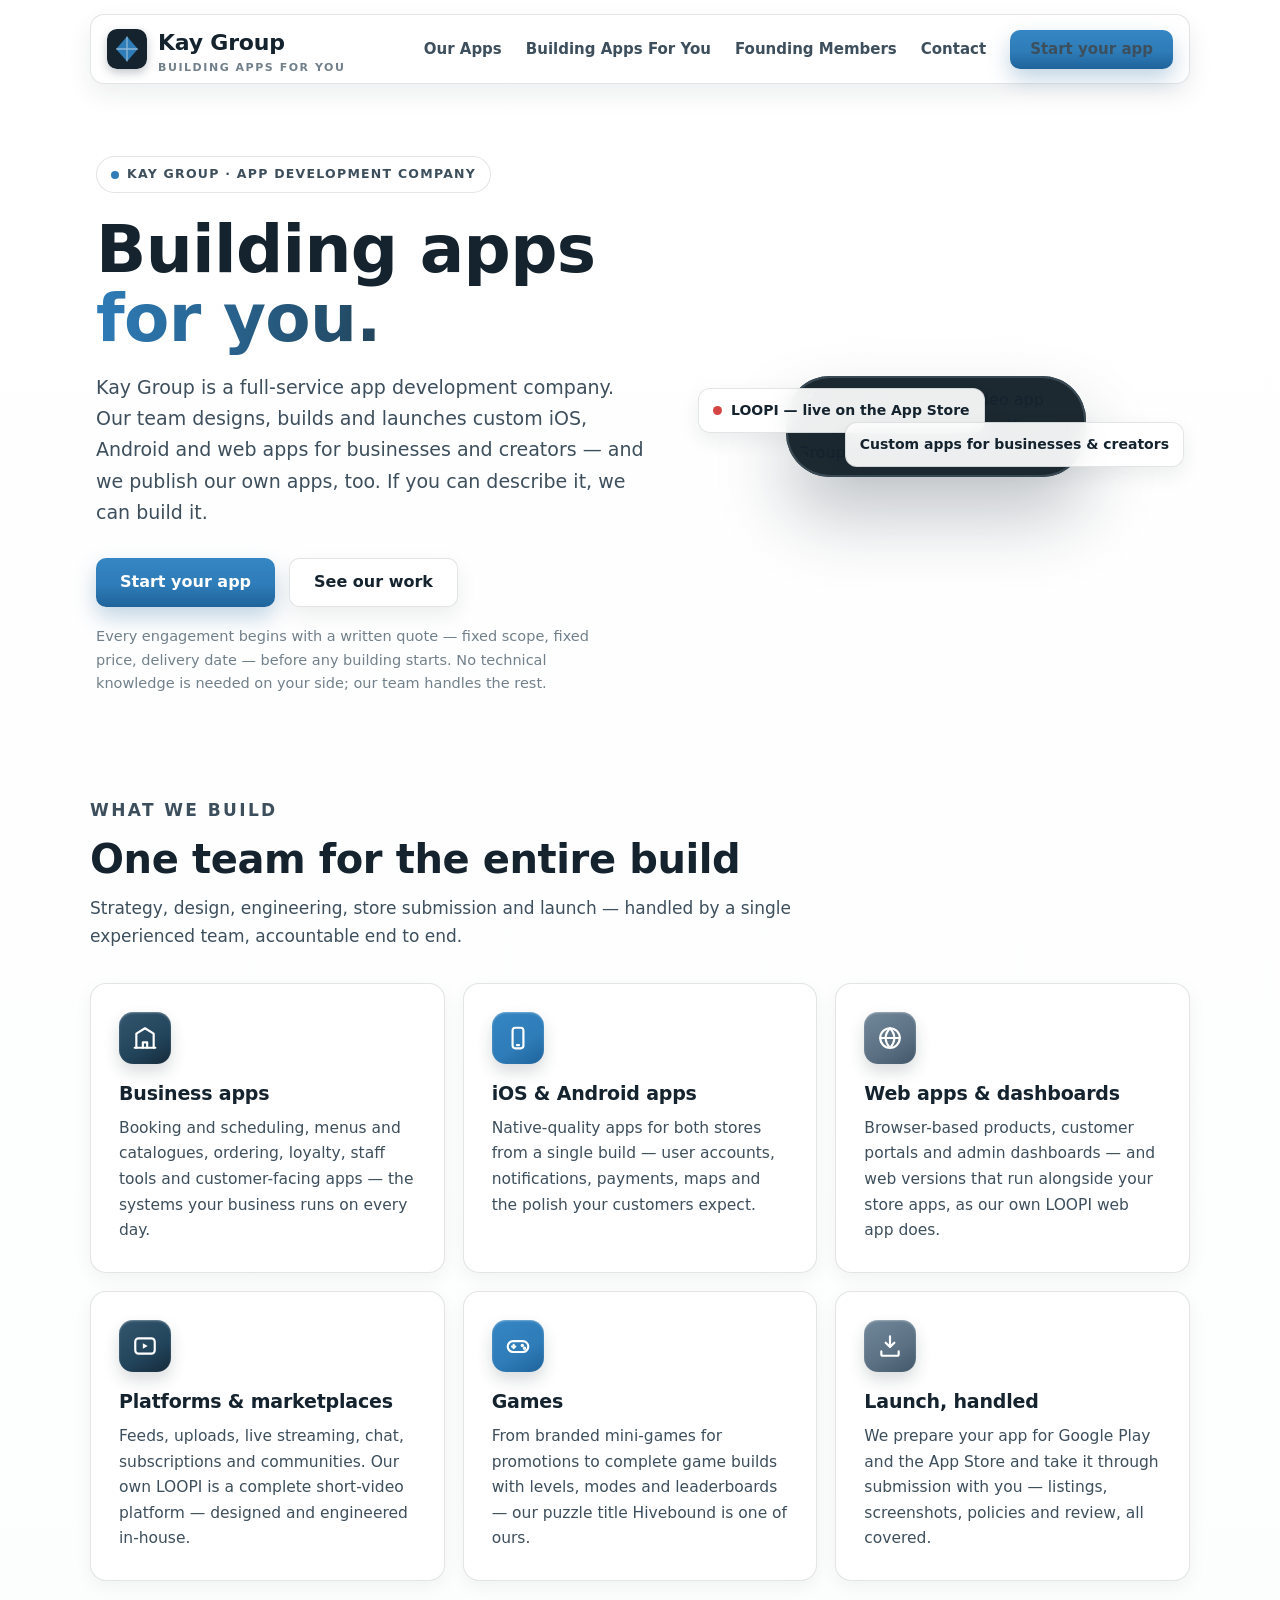
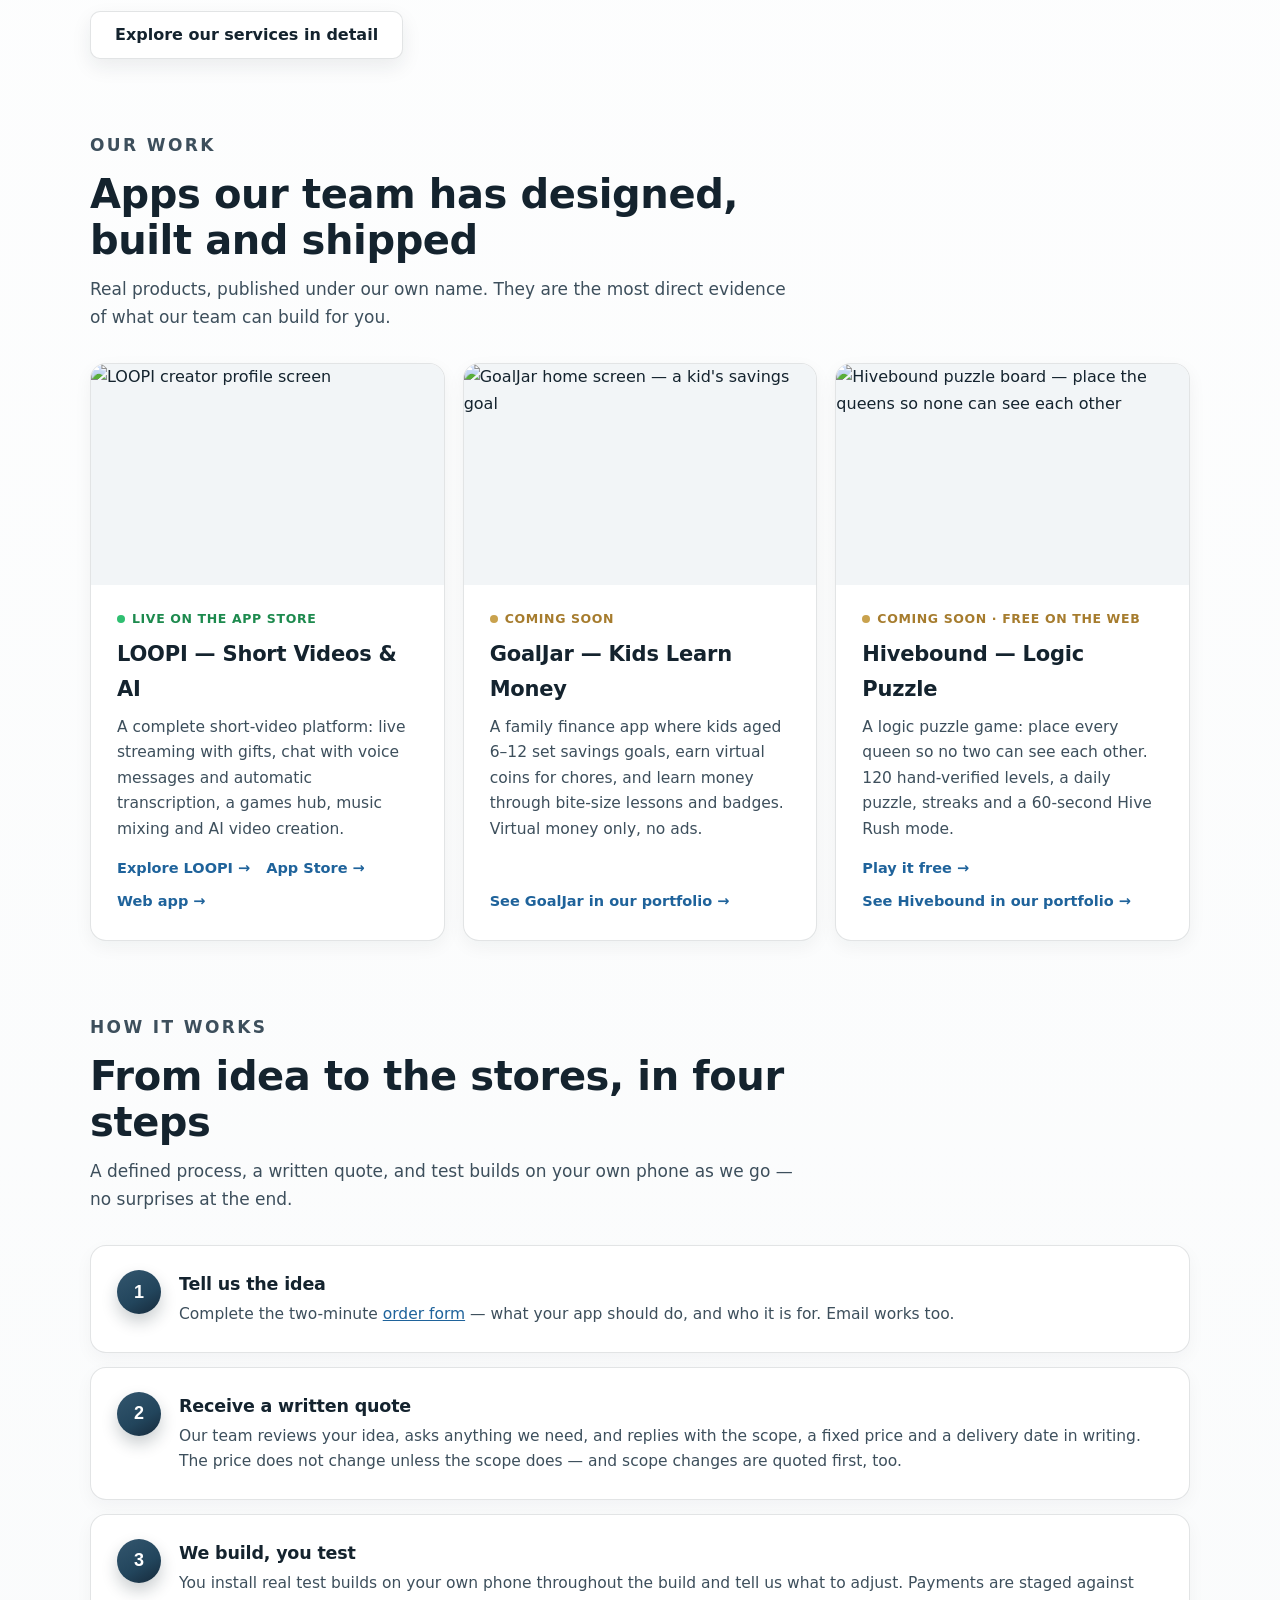
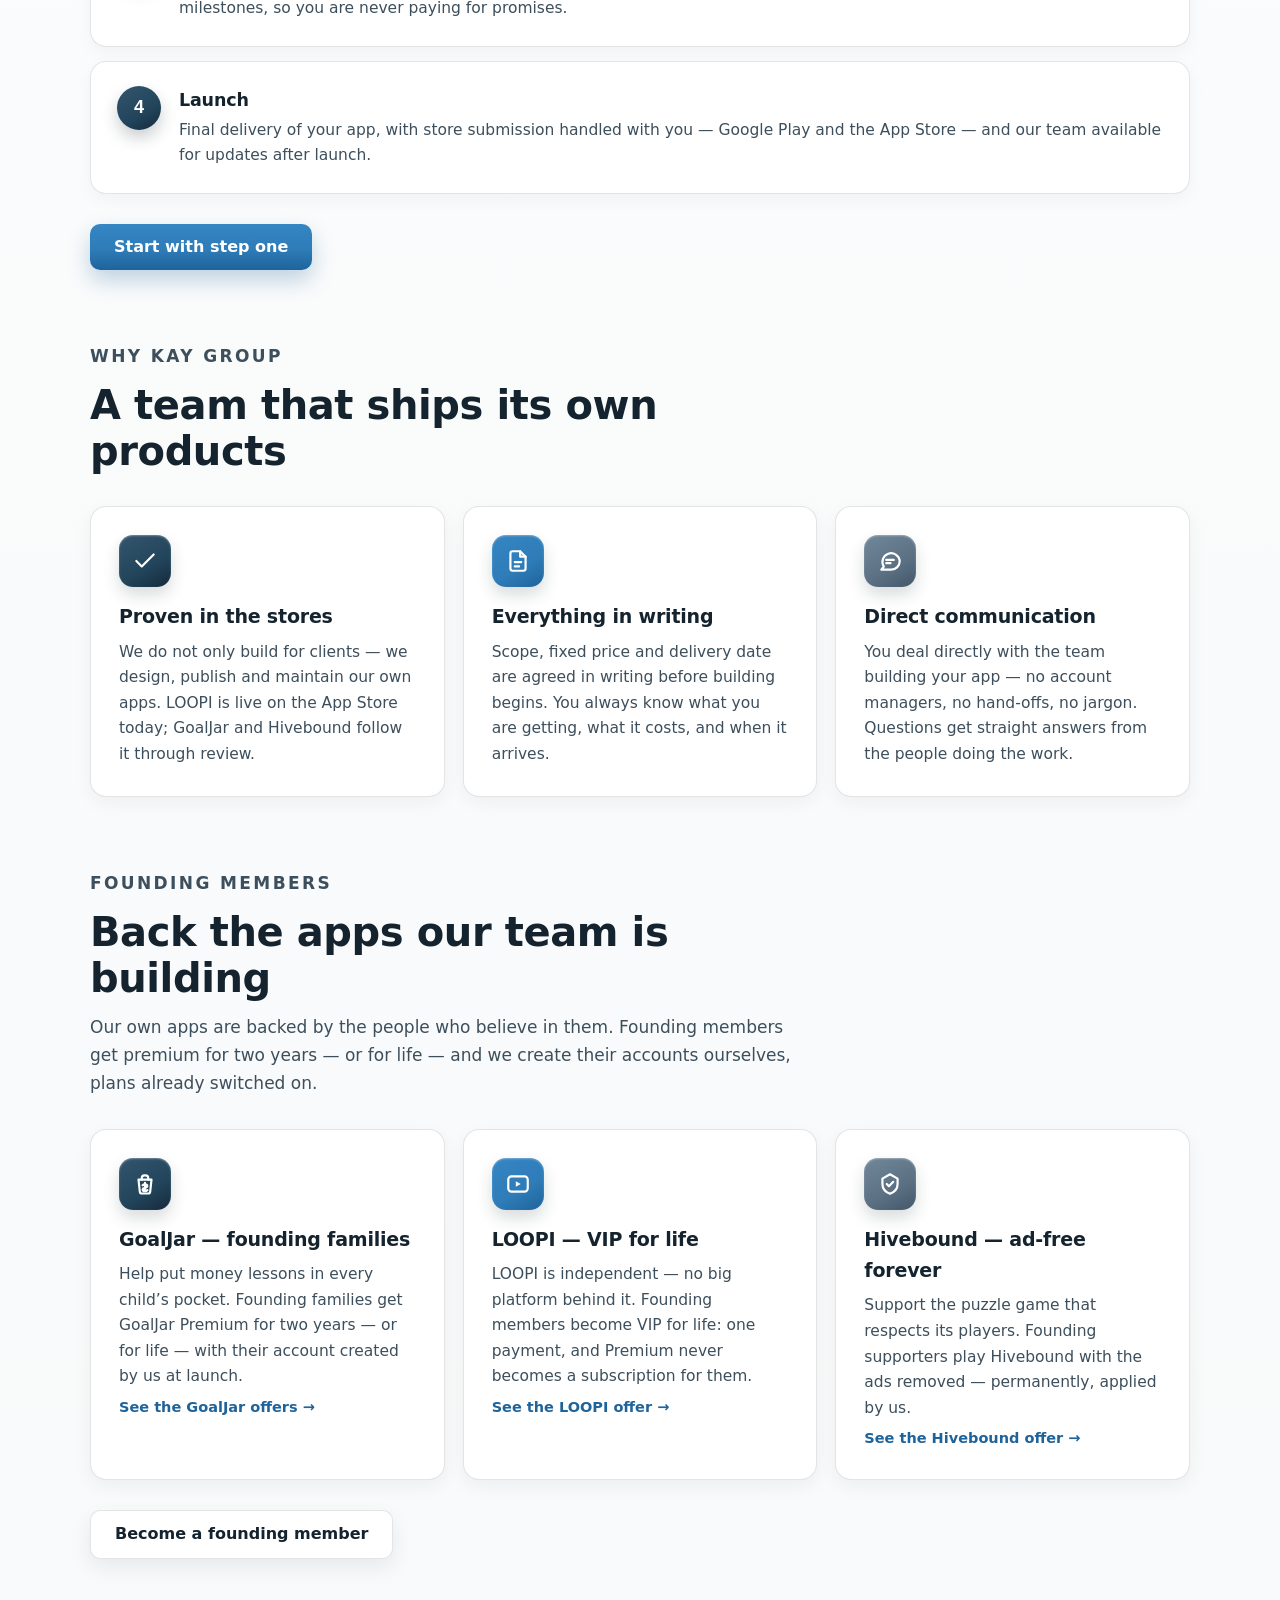
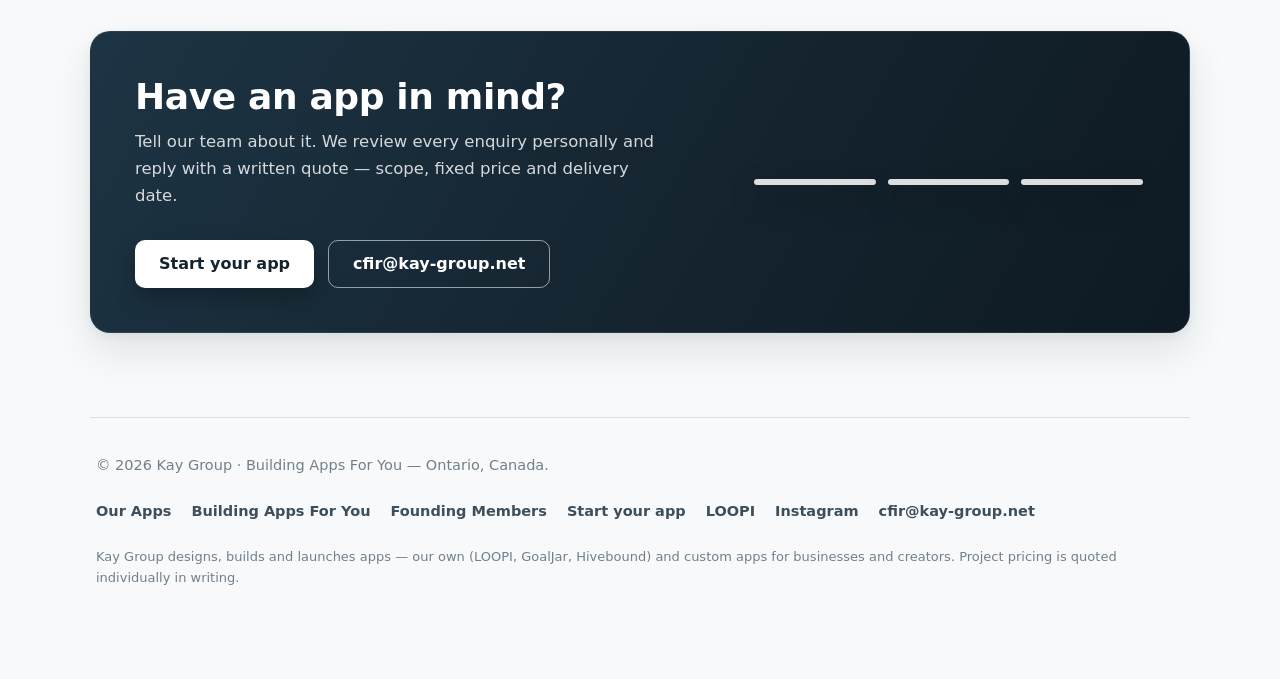
==== commit 851e36f7: "Add Founding Members page (/founding.html) with Stripe founding offers for GoalJar, LOOPI and Hivebo" ====
--- a/index.html
+++ b/index.html
@@ -55,6 +55,7 @@
     <nav class="main" aria-label="Main">
       <a href="/#apps">Our Apps</a>
       <a href="/apps.html">Building Apps For You</a>
+      <a href="/founding.html">Founding Members</a>
       <a href="mailto:cfir@kay-group.net">Contact</a>
       <a class="btn btn-primary" style="padding:11px 20px;font-size:15px" href="/order.html">Start your app</a>
     </nav>
@@ -213,6 +214,38 @@
     </div>
   </section>
 
+  <!-- ================= FOUNDING MEMBERS ================= -->
+  <section class="block" id="founding">
+    <div class="sec-head">
+      <p class="kicker">Founding Members</p>
+      <h2>Back the apps our team is building</h2>
+      <p>Our own apps are backed by the people who believe in them. Founding members get premium for two years — or for life — and we create their accounts ourselves, plans already switched on.</p>
+    </div>
+    <div class="grid features">
+      <article class="card">
+        <div class="chip navy"><svg viewBox="0 0 24 24" fill="none" stroke="currentColor" stroke-width="2" stroke-linecap="round" stroke-linejoin="round"><path d="M6 8h12l-1.2 11a2 2 0 0 1-2 1.8H9.2a2 2 0 0 1-2-1.8z"/><path d="M9 8V6.5A2.5 2.5 0 0 1 11.5 4h1A2.5 2.5 0 0 1 15 6.5V8"/><path d="M12 11v6M9.8 13.2c.6-.7 1.3-1 2.2-1 1.2 0 2.1.7 2.1 1.6 0 2.2-4.3 1.2-4.3 3.3 0 .9.9 1.6 2.2 1.6.9 0 1.7-.4 2.3-1.1"/></svg></div>
+        <h3>GoalJar — founding families</h3>
+        <p>Help put money lessons in every child’s pocket. Founding families get GoalJar Premium for two years — or for life — with their account created by us at launch.</p>
+        <div class="pf-links"><a href="/founding.html#goaljar">See the GoalJar offers →</a></div>
+      </article>
+      <article class="card">
+        <div class="chip steel"><svg viewBox="0 0 24 24" fill="none" stroke="currentColor" stroke-width="2" stroke-linecap="round" stroke-linejoin="round"><rect x="3" y="5" width="18" height="14" rx="3"/><path d="M10 9.5v5l4.5-2.5z" fill="currentColor" stroke="none"/></svg></div>
+        <h3>LOOPI — VIP for life</h3>
+        <p>LOOPI is independent — no big platform behind it. Founding members become VIP for life: one payment, and Premium never becomes a subscription for them.</p>
+        <div class="pf-links"><a href="/founding.html#loopi">See the LOOPI offer →</a></div>
+      </article>
+      <article class="card">
+        <div class="chip slate"><svg viewBox="0 0 24 24" fill="none" stroke="currentColor" stroke-width="2" stroke-linecap="round" stroke-linejoin="round"><path d="M12 3l7 4v5c0 4.5-3 7.5-7 9-4-1.5-7-4.5-7-9V7z"/><path d="m9 12 2 2 4-4"/></svg></div>
+        <h3>Hivebound — ad-free forever</h3>
+        <p>Support the puzzle game that respects its players. Founding supporters play Hivebound with the ads removed — permanently, applied by us.</p>
+        <div class="pf-links"><a href="/founding.html#hivebound">See the Hivebound offer →</a></div>
+      </article>
+    </div>
+    <div class="cta-row">
+      <a class="btn btn-glass" href="/founding.html">Become a founding member</a>
+    </div>
+  </section>
+
   <!-- ================= CONTACT BAND ================= -->
   <section class="block" id="contact">
     <div class="band">
@@ -237,6 +270,7 @@
     <nav aria-label="Footer">
       <a href="/#apps">Our Apps</a>
       <a href="/apps.html">Building Apps For You</a>
+      <a href="/founding.html">Founding Members</a>
       <a href="/order.html">Start your app</a>
       <a href="/loopi.html">LOOPI</a>
       <a href="https://www.instagram.com/webuildappsforyou" rel="noopener">Instagram</a>
--- a/styles.css
+++ b/styles.css
@@ -209,3 +209,29 @@
 .form-status.err{display:block;color:#c22e2e}
 .form-status.err a{color:#c22e2e;text-decoration:underline}
 .pkg-note{margin-top:14px;font-size:14px;color:var(--muted)}
+
+/* ---------- founding members (founding.html) ---------- */
+.page-head{padding:64px 6px 10px;max-width:46em}
+.page-head h1{font-size:clamp(36px,4.8vw,54px);font-weight:800;line-height:1.08;margin:18px 0 16px}
+.page-head h1 .grad{background:linear-gradient(92deg,#2e7cb8,#22455c);-webkit-background-clip:text;background-clip:text;color:transparent}
+.page-head p.lede{font-size:19px;color:var(--ink-soft)}
+.app-block{padding:56px 0 8px}
+.app-block .sec-head{margin-bottom:26px}
+.offer-card{position:relative;display:flex;flex-direction:column}
+.offer-card .price{font-family:"Sora",system-ui,sans-serif;font-size:40px;font-weight:800;line-height:1;color:var(--ink);margin:10px 0 2px}
+.offer-card .price small{font-size:16px;font-weight:700;color:var(--muted)}
+.offer-card .per{font-size:14px;font-weight:600;color:var(--muted);margin-bottom:12px}
+.offer-card p{flex:0 1 auto}
+.offer-list{list-style:none;margin:14px 0 22px;display:grid;gap:9px}
+.offer-list li{position:relative;padding-left:27px;color:var(--ink-soft);font-size:15.5px}
+.offer-list li::before{content:"";position:absolute;left:0;top:4px;width:16px;height:16px;border-radius:50%;
+  background:var(--accent) url("data:image/svg+xml,%3Csvg xmlns='http://www.w3.org/2000/svg' viewBox='0 0 24 24' fill='none' stroke='white' stroke-width='3.4' stroke-linecap='round' stroke-linejoin='round'%3E%3Cpath d='M20 6 9 17l-5-5'/%3E%3C/svg%3E") center/10px no-repeat}
+.offer-card .btn{margin-top:auto;justify-content:center}
+.offer-card.headline{border:2px solid var(--accent);box-shadow:0 16px 34px rgba(31,99,155,.16)}
+.best-badge{position:absolute;top:-13px;right:22px;background:linear-gradient(180deg,#3586c4,var(--accent-deep));
+  color:#fff;font-size:12px;font-weight:800;letter-spacing:.09em;text-transform:uppercase;
+  padding:6px 13px;border-radius:999px;box-shadow:0 8px 16px rgba(31,99,155,.30)}
+.founding-note{margin-top:20px;font-size:14.5px;color:var(--muted);max-width:52em}
+.story-copy{max-width:44em}
+.story-copy p{color:var(--ink-soft);font-size:17px;margin-bottom:16px}
+.story-copy p strong{color:var(--ink)}
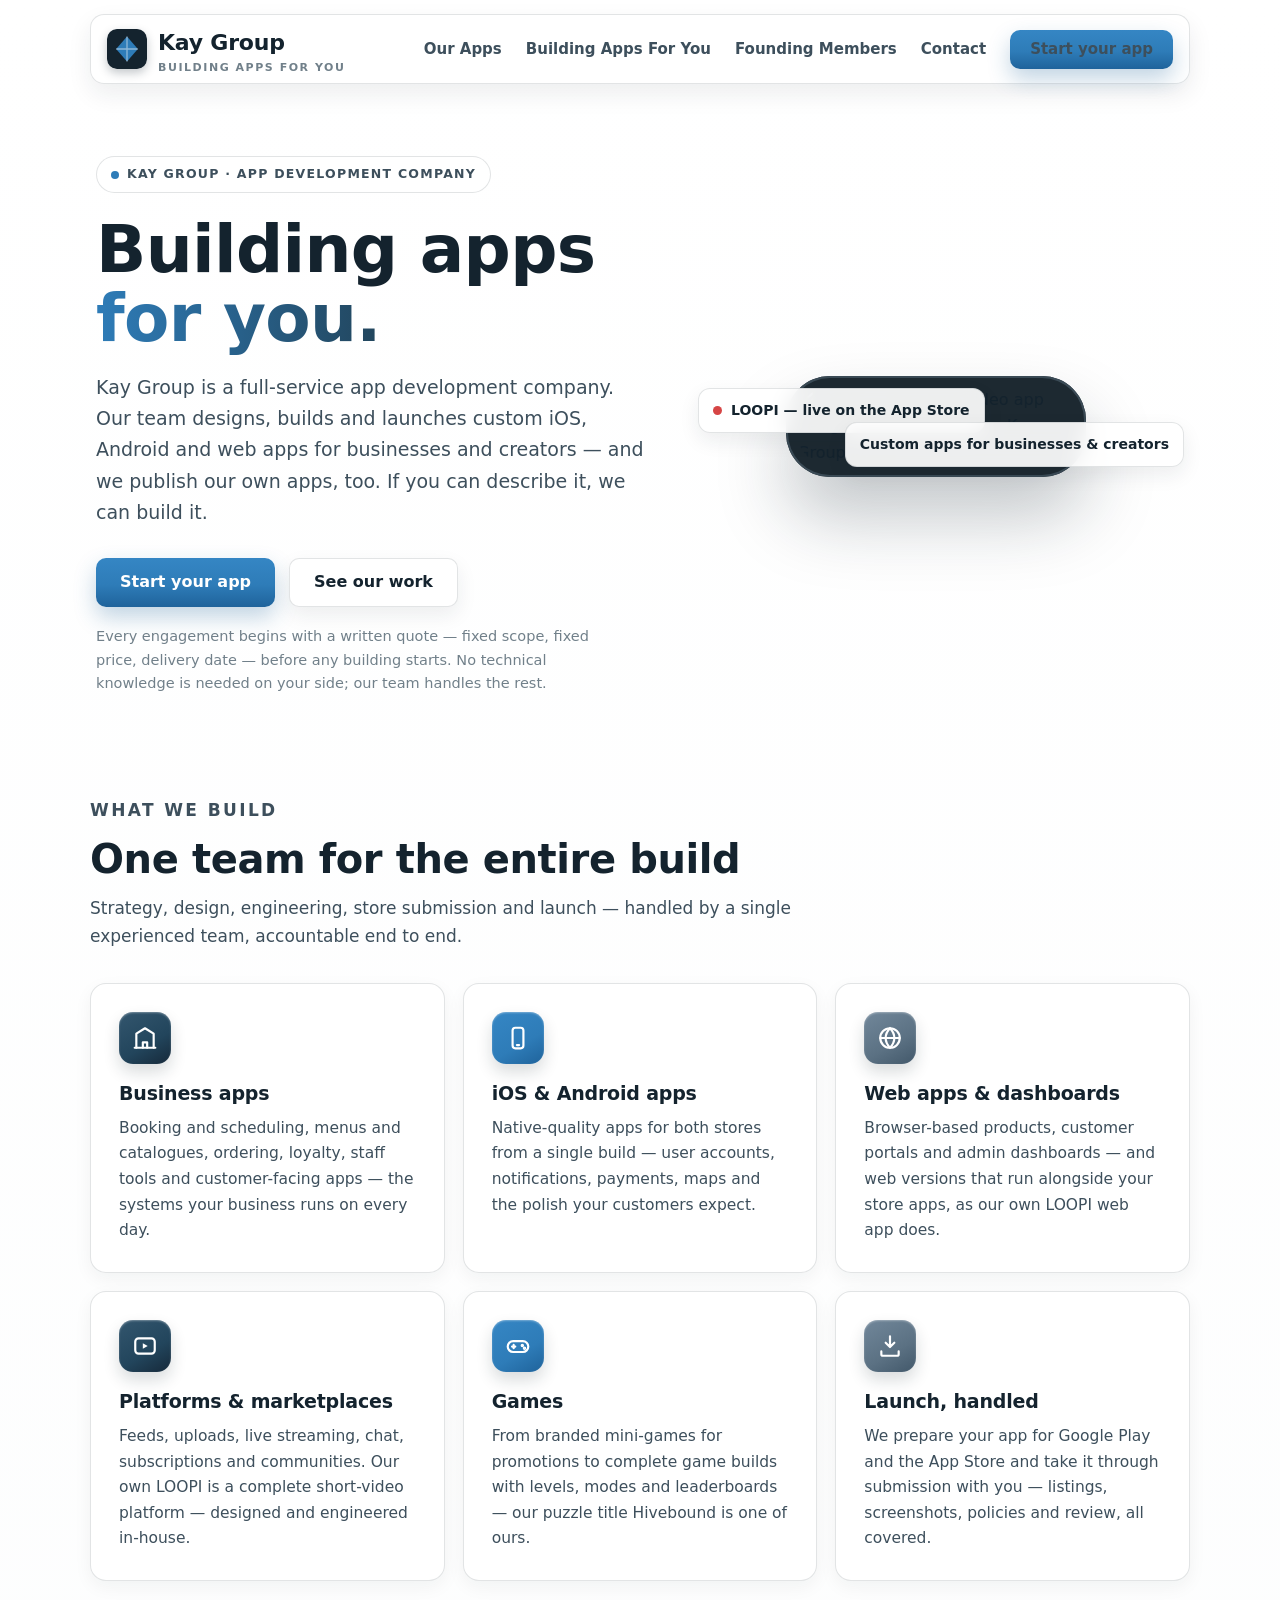
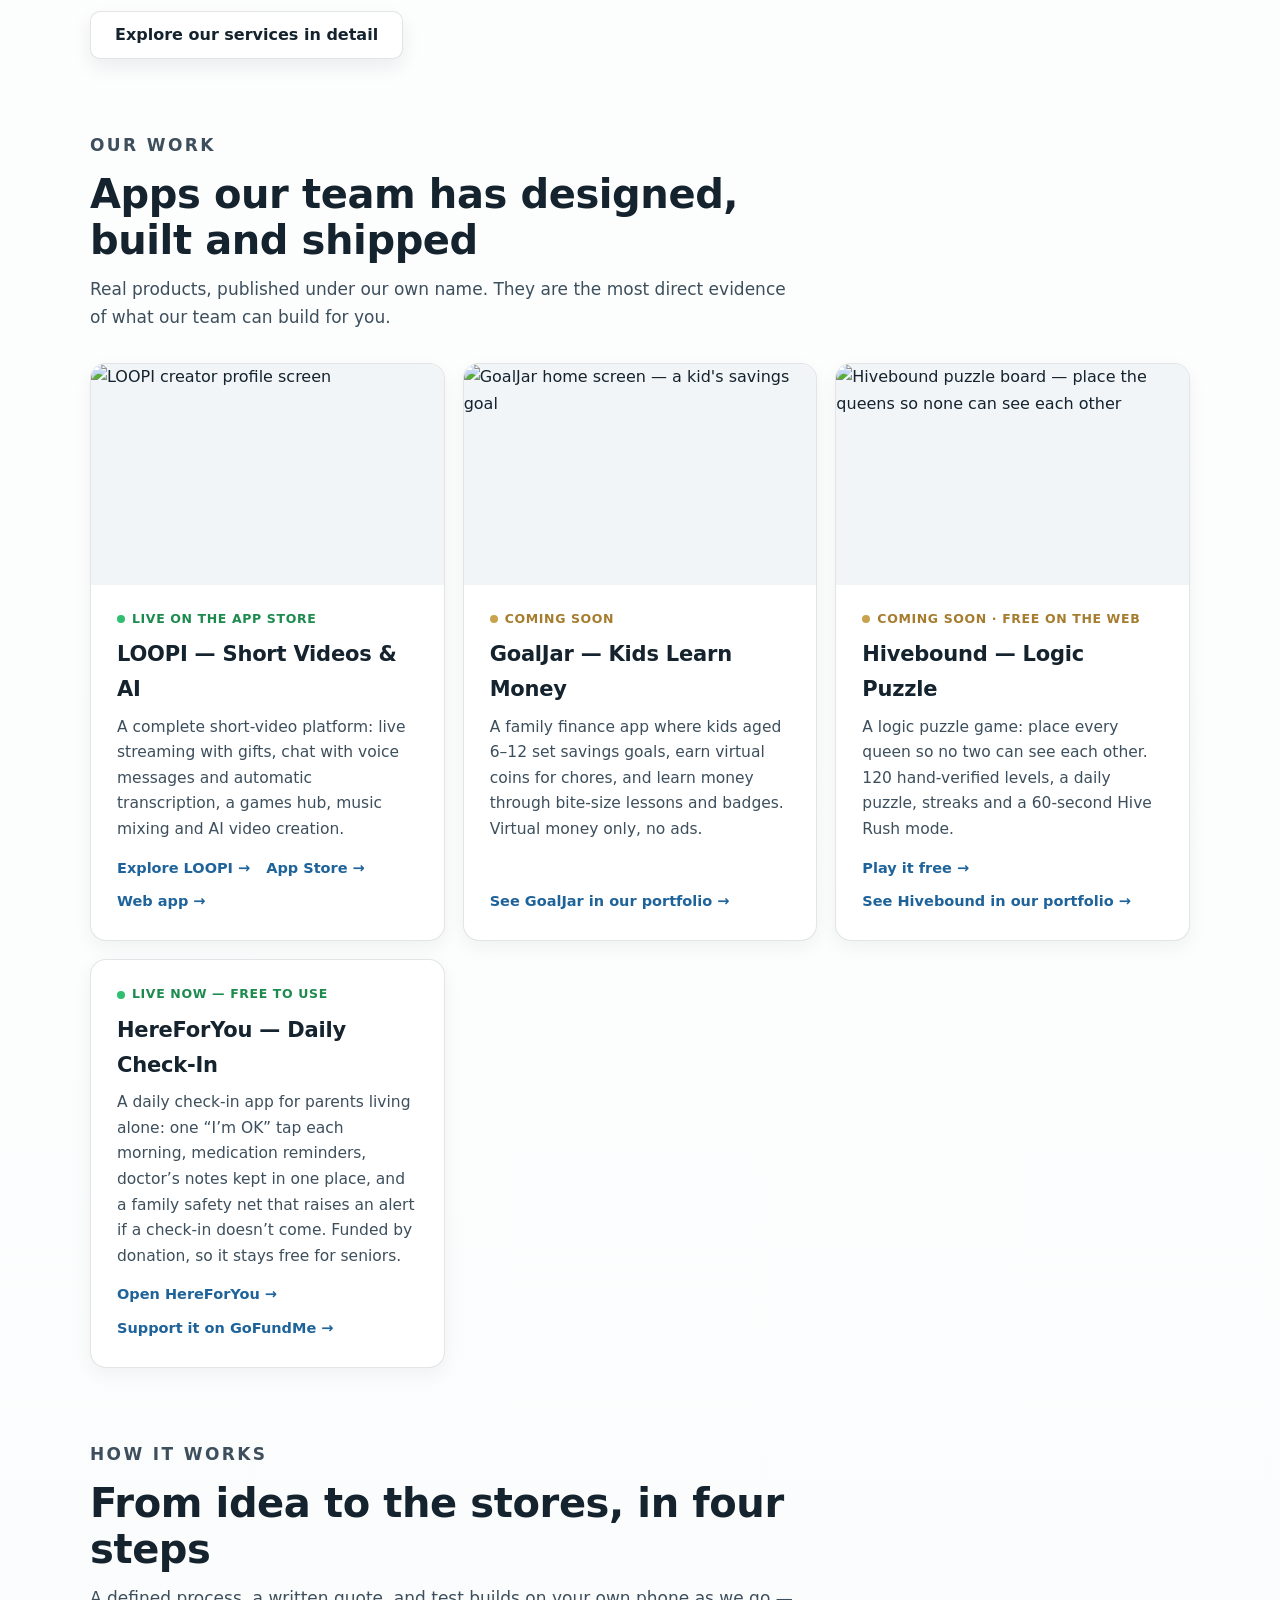
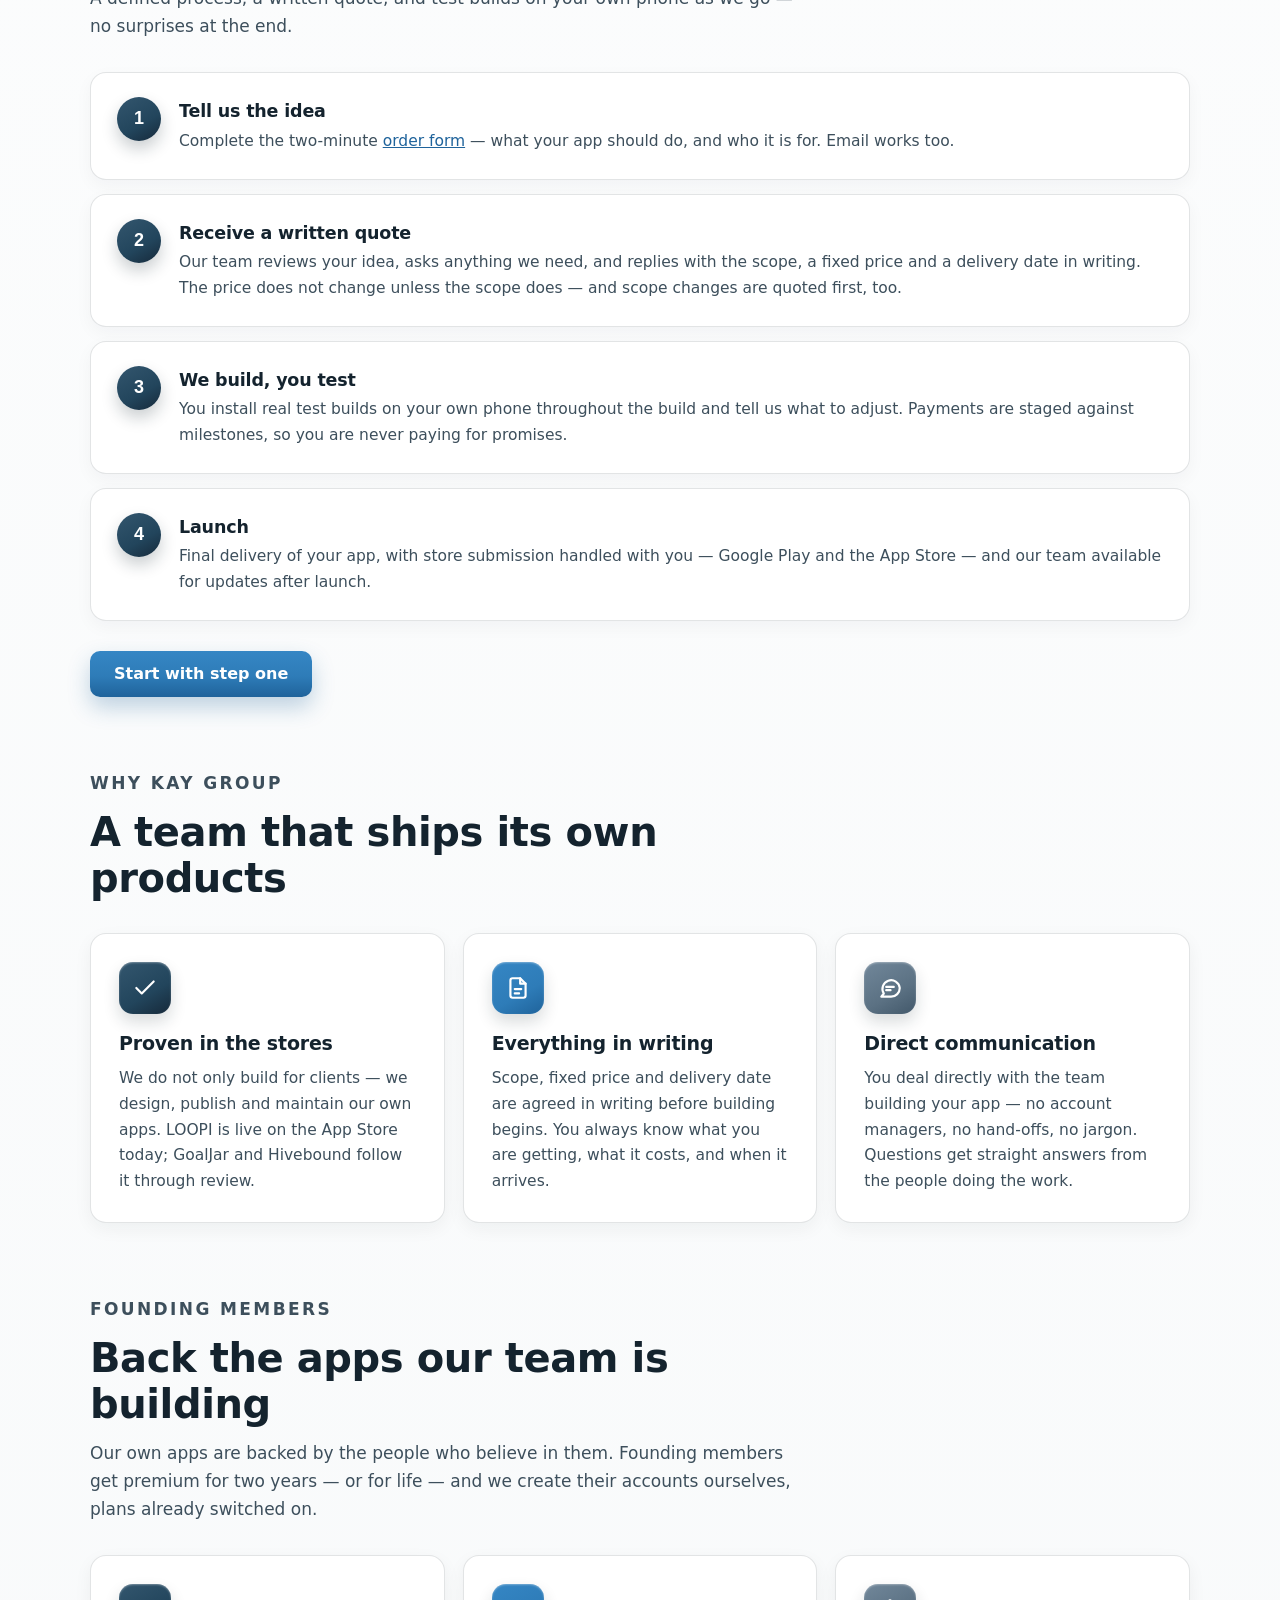
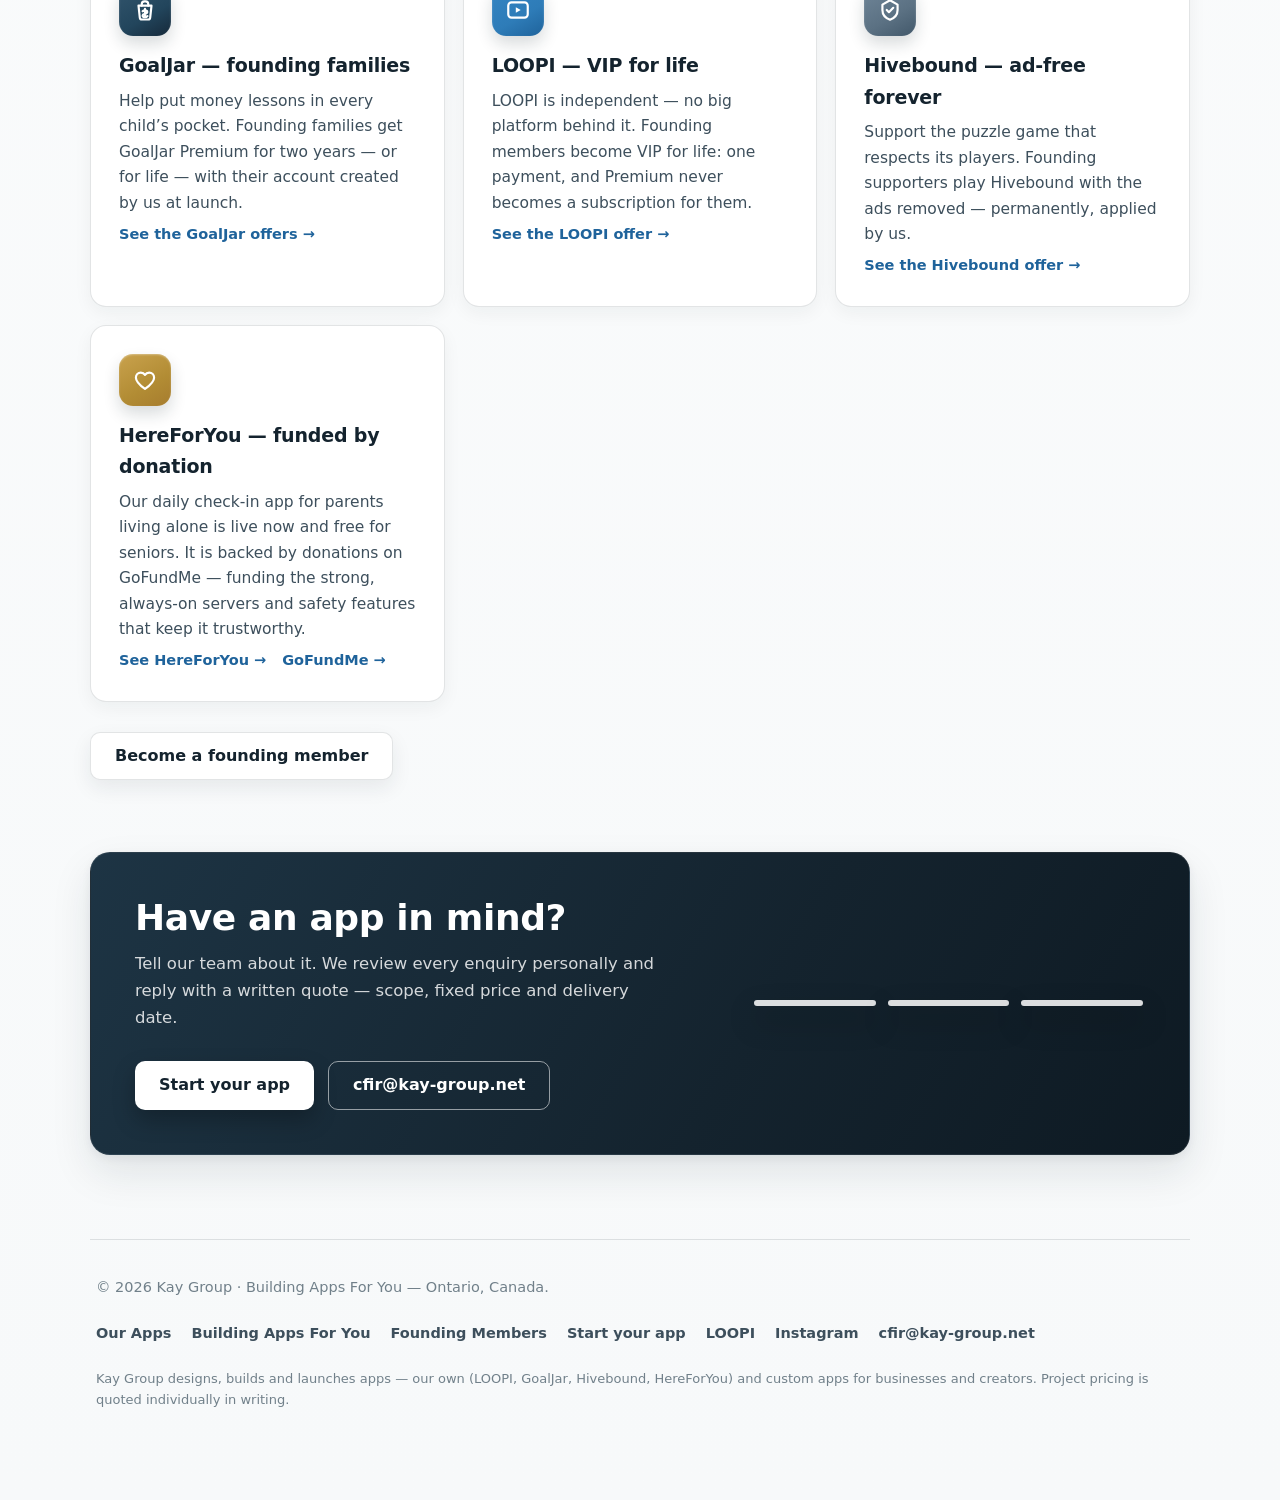
==== commit 560d0911: "Add HereForYou section with GoFundMe link (founding page + homepage)" ====
--- a/index.html
+++ b/index.html
@@ -168,6 +168,17 @@
           </div>
         </div>
       </article>
+      <article class="card pf-card">
+        <div class="pf-body">
+          <span class="status live"><i></i> Live now — free to use</span>
+          <h3>HereForYou — Daily Check-In</h3>
+          <p>A daily check-in app for parents living alone: one “I’m OK” tap each morning, medication reminders, doctor’s notes kept in one place, and a family safety net that raises an alert if a check-in doesn’t come. Funded by donation, so it stays free for seniors.</p>
+          <div class="pf-links">
+            <a href="https://hereforyou-15v2.onrender.com" rel="noopener">Open HereForYou →</a>
+            <a href="https://www.gofundme.com/f/hereforyou-a-daily-checkin-that-watches-over-our-parents" rel="noopener">Support it on GoFundMe →</a>
+          </div>
+        </div>
+      </article>
     </div>
   </section>
 
@@ -239,6 +250,12 @@
         <h3>Hivebound — ad-free forever</h3>
         <p>Support the puzzle game that respects its players. Founding supporters play Hivebound with the ads removed — permanently, applied by us.</p>
         <div class="pf-links"><a href="/founding.html#hivebound">See the Hivebound offer →</a></div>
+      </article>
+      <article class="card">
+        <div class="chip gold"><svg viewBox="0 0 24 24" fill="none" stroke="currentColor" stroke-width="2" stroke-linecap="round" stroke-linejoin="round"><path d="M12 20.3C6.9 16.6 3.6 13.4 3.6 9.9 3.6 7.2 5.6 5.2 8.1 5.2c1.6 0 3.1.8 3.9 2.1.8-1.3 2.3-2.1 3.9-2.1 2.5 0 4.5 2 4.5 4.7 0 3.5-3.3 6.7-8.4 10.4z"/></svg></div>
+        <h3>HereForYou — funded by donation</h3>
+        <p>Our daily check-in app for parents living alone is live now and free for seniors. It is backed by donations on GoFundMe — funding the strong, always-on servers and safety features that keep it trustworthy.</p>
+        <div class="pf-links"><a href="/founding.html#hereforyou">See HereForYou →</a><a href="https://www.gofundme.com/f/hereforyou-a-daily-checkin-that-watches-over-our-parents" rel="noopener">GoFundMe →</a></div>
       </article>
     </div>
     <div class="cta-row">
@@ -276,7 +293,7 @@
       <a href="https://www.instagram.com/webuildappsforyou" rel="noopener">Instagram</a>
       <a href="mailto:cfir@kay-group.net">cfir@kay-group.net</a>
     </nav>
-    <p class="fineprint">Kay Group designs, builds and launches apps — our own (LOOPI, GoalJar, Hivebound) and custom apps for businesses and creators. Project pricing is quoted individually in writing.</p>
+    <p class="fineprint">Kay Group designs, builds and launches apps — our own (LOOPI, GoalJar, Hivebound, HereForYou) and custom apps for businesses and creators. Project pricing is quoted individually in writing.</p>
   </footer>
 
 </div>
--- a/styles.css
+++ b/styles.css
@@ -106,7 +106,8 @@
 .grid{display:grid;gap:18px}
 .grid.features{grid-template-columns:repeat(3,1fr)}
 .grid.two{grid-template-columns:repeat(2,1fr)}
-@media (max-width:900px){ .grid.features{grid-template-columns:repeat(2,1fr)} }
+.grid.three{grid-template-columns:repeat(3,1fr)}
+@media (max-width:900px){ .grid.features{grid-template-columns:repeat(2,1fr)} .grid.three{grid-template-columns:1fr} }
 @media (max-width:600px){ .grid.features,.grid.two{grid-template-columns:1fr} }
 .card{
   background:var(--card); border:1px solid var(--line); border-radius:var(--radius);
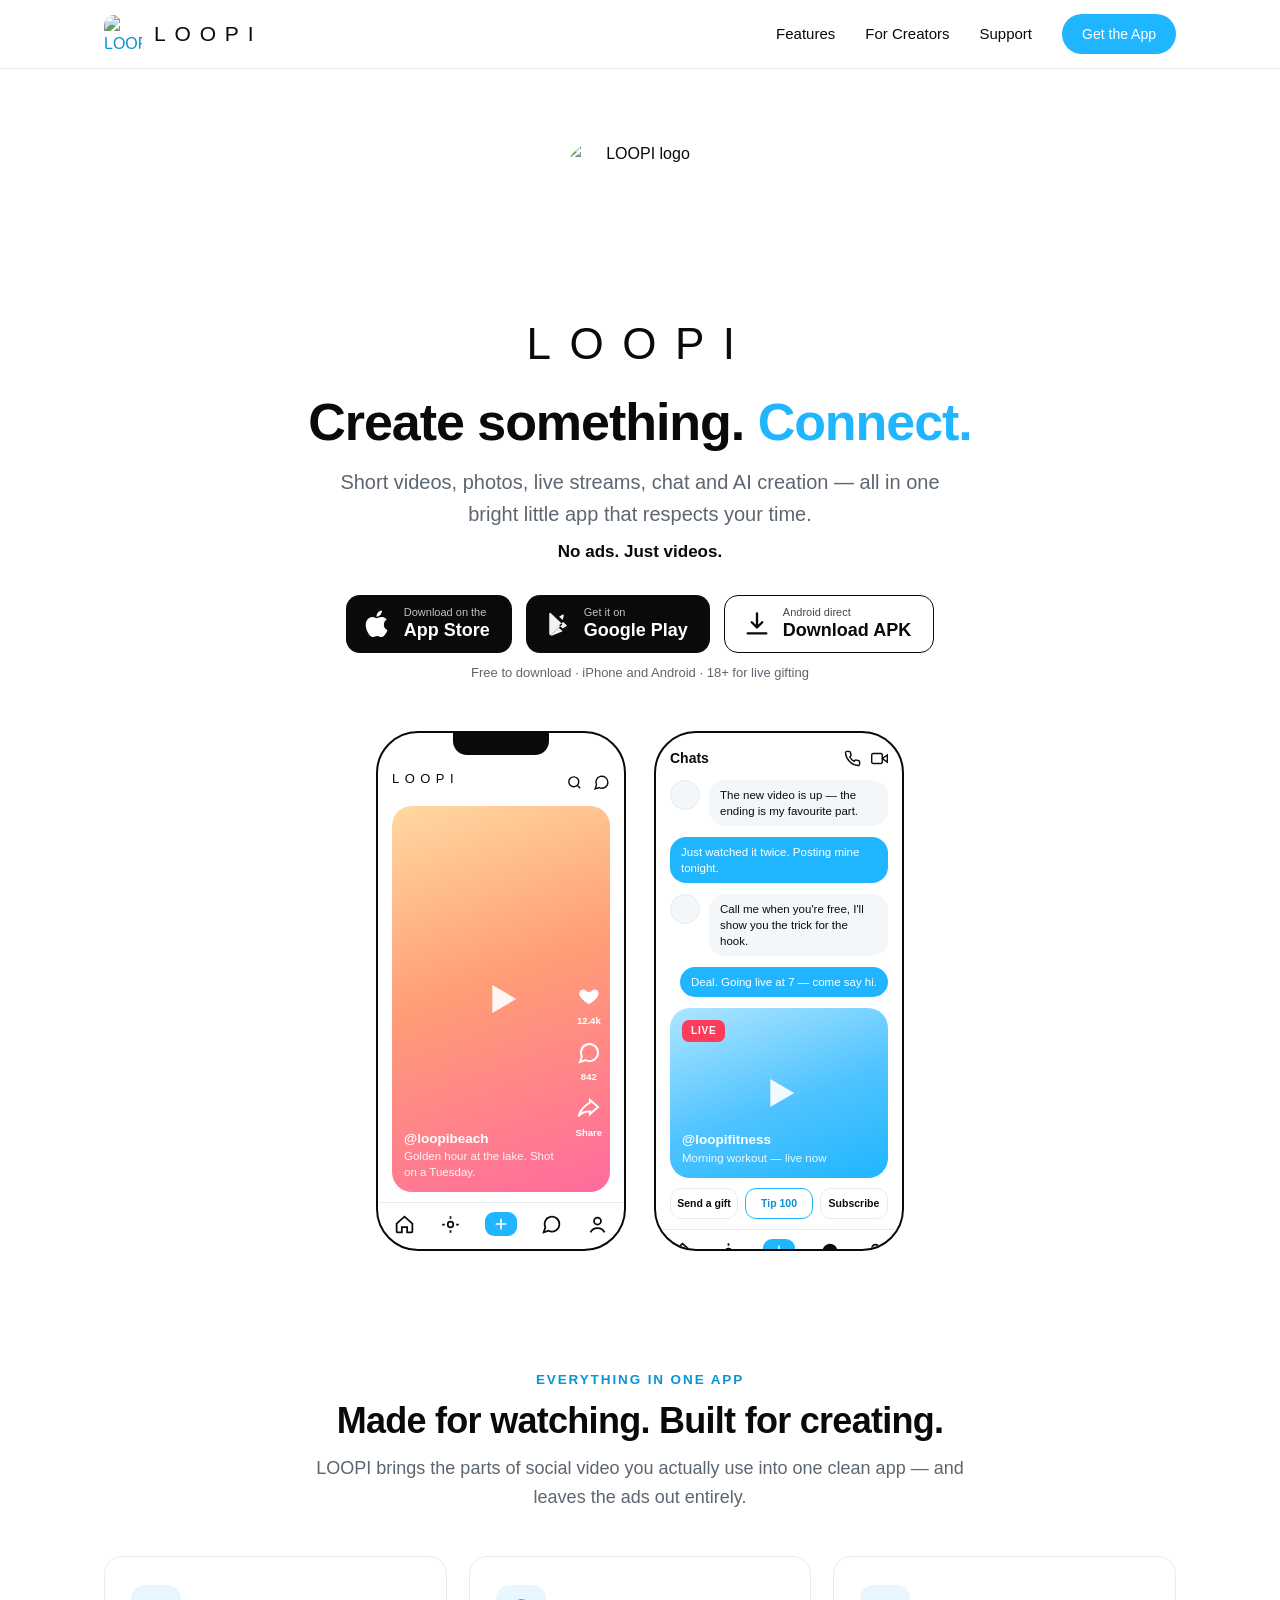
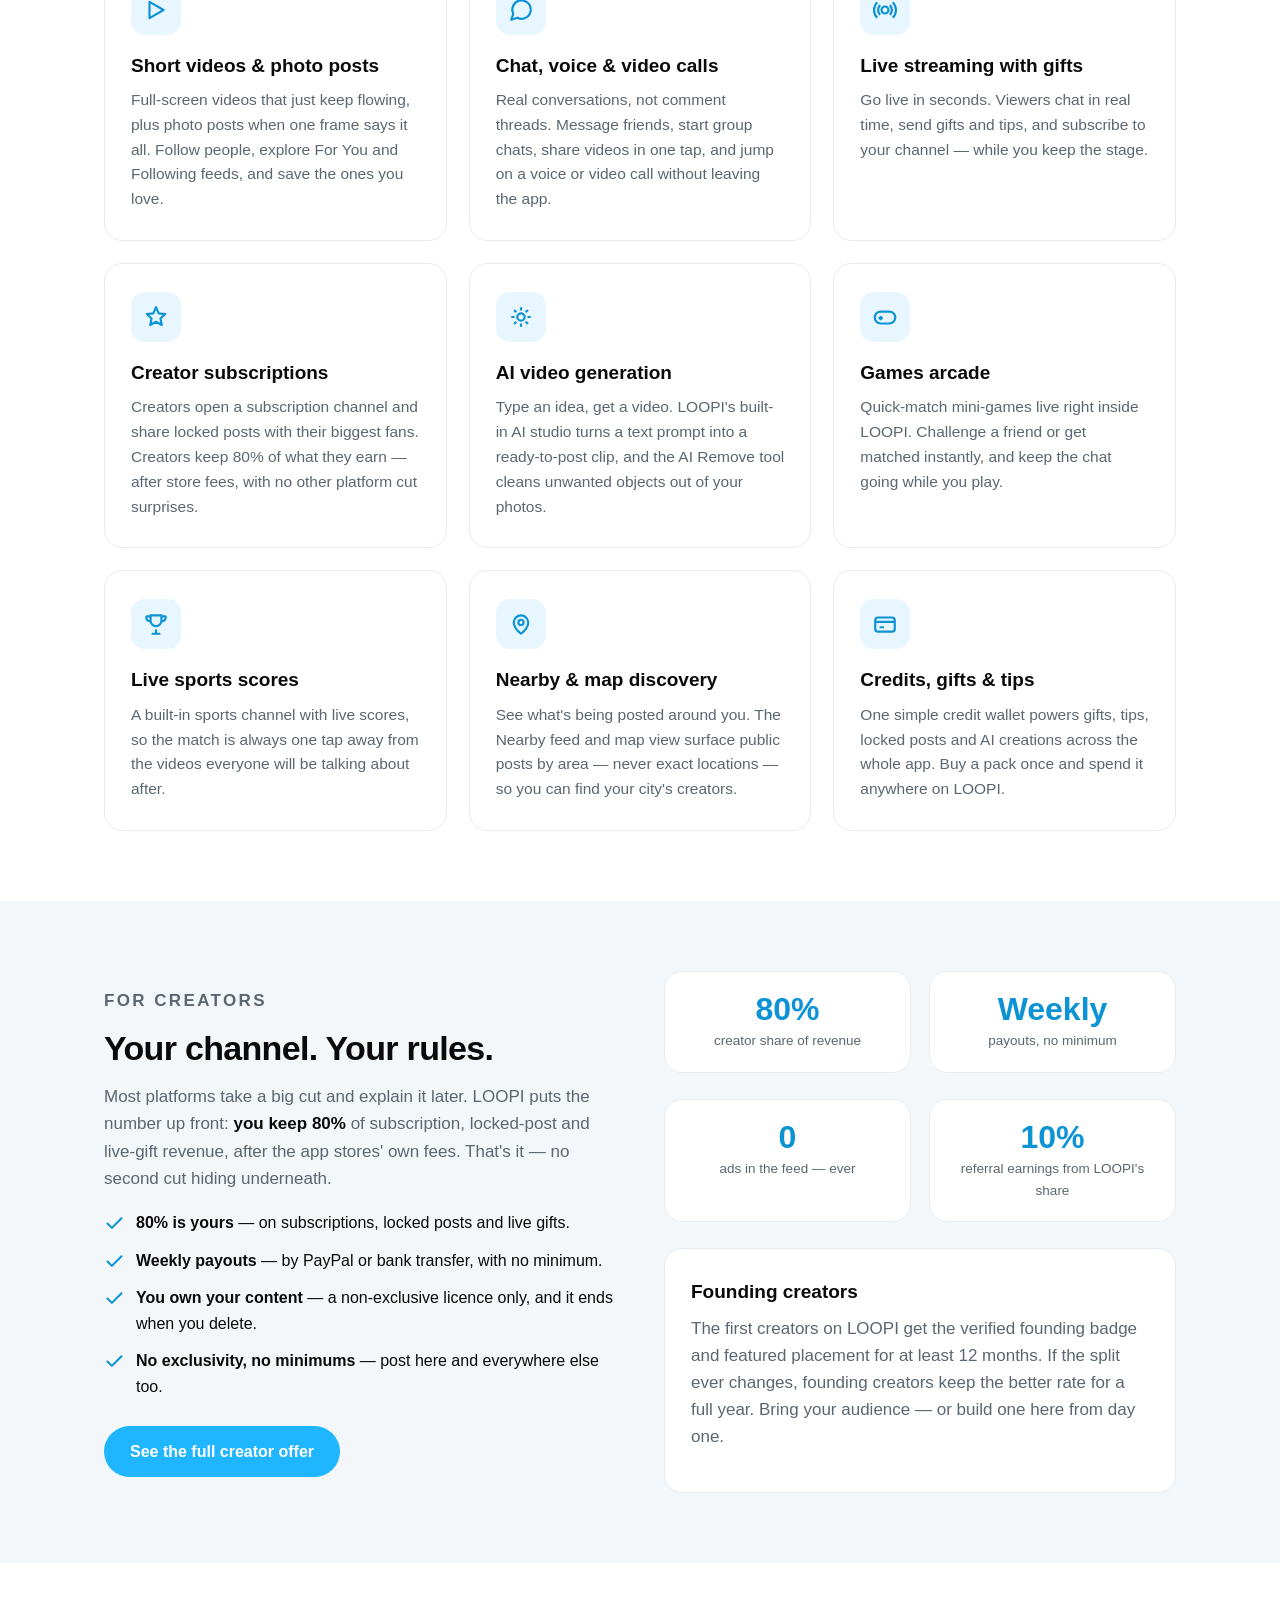
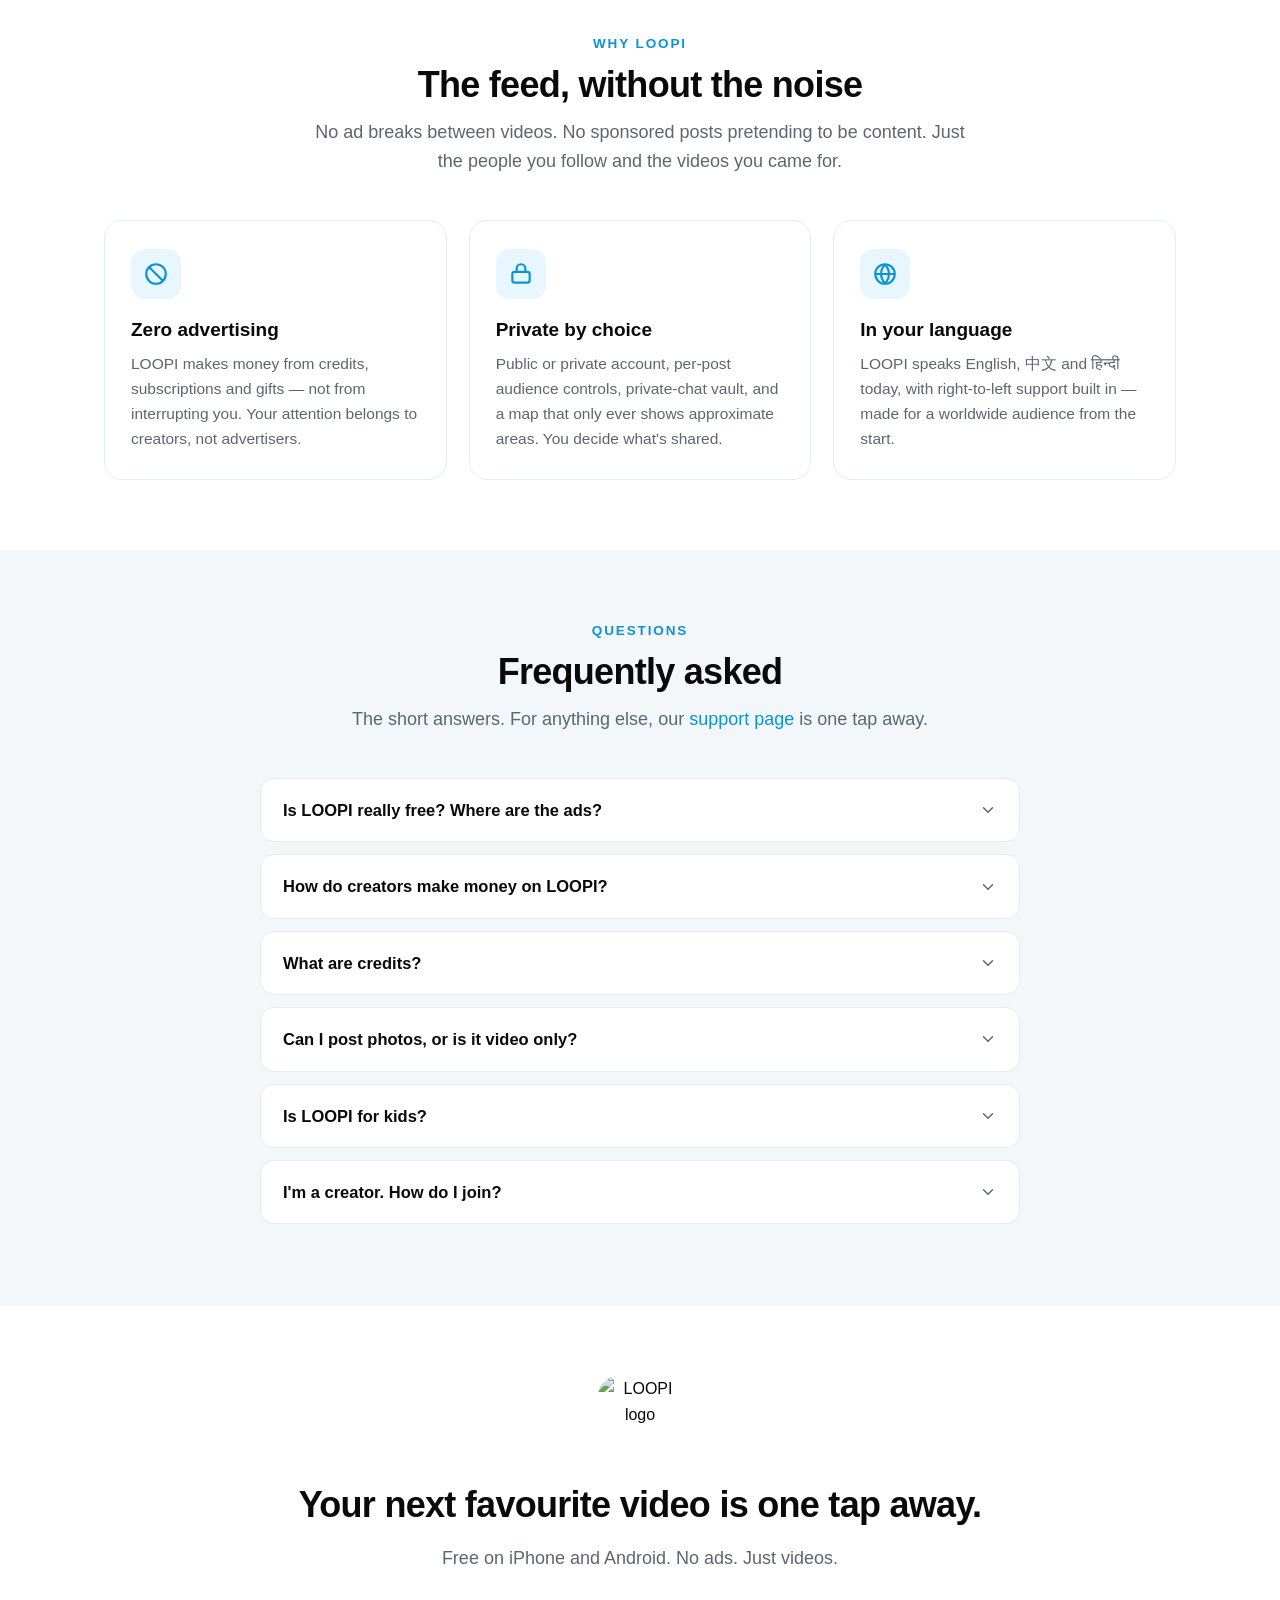
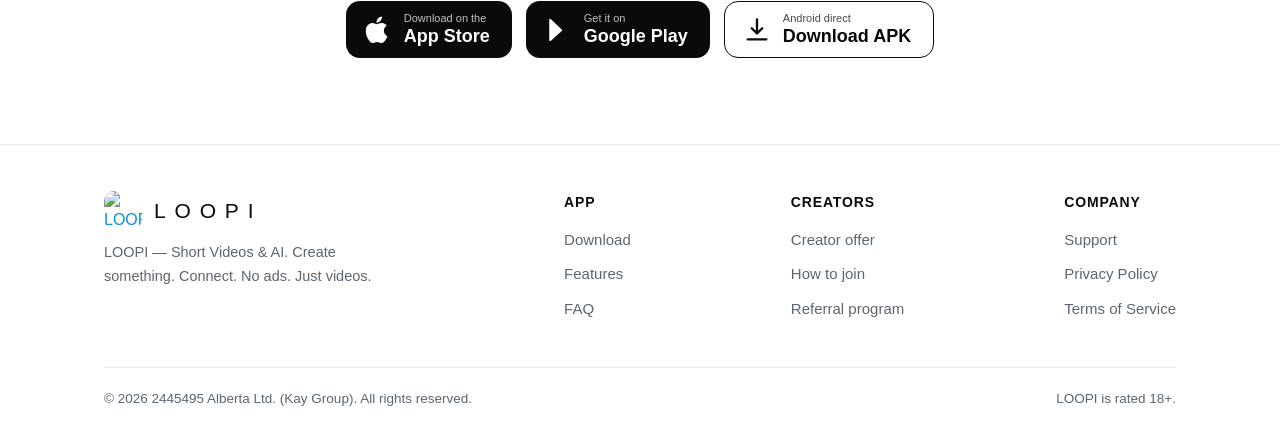
==== commit 5575a14f: "LOOPI website v2: LOOPI-only homepage (Create something. Connect. / No ads. Just videos.) + creators" ====
--- a/index.html
+++ b/index.html
@@ -3,299 +3,340 @@
 <head>
 <meta charset="UTF-8">
 <meta name="viewport" content="width=device-width, initial-scale=1.0">
-<title>Kay Group — Building Apps For You | Custom iOS, Android &amp; Web Apps</title>
-<meta name="description" content="Kay Group is a Canadian app development company. Our team designs, builds and launches custom iOS, Android and web apps for businesses and creators — and publishes our own: LOOPI, GoalJar and Hivebound.">
-<meta name="robots" content="index, follow">
-<link rel="canonical" href="https://www.kay-group.net/">
-<meta name="theme-color" content="#14232e">
-
-<!-- Open Graph -->
+<title>LOOPI — Short Videos &amp; AI | No Ads. Just Videos.</title>
+<meta name="description" content="LOOPI is the short-video app with no ads. Watch and post short videos and photos, chat and call your people, go live, create with AI, and earn as a creator — creators keep 80%.">
 <meta property="og:type" content="website">
-<meta property="og:site_name" content="Kay Group">
-<meta property="og:title" content="Kay Group — Building Apps For You">
-<meta property="og:description" content="A full-service app development team: custom iOS, Android and web apps for businesses and creators, plus our own published apps — LOOPI, GoalJar and Hivebound.">
-<meta property="og:url" content="https://www.kay-group.net/">
-<meta property="og:image" content="https://www.kay-group.net/assets/og-image.jpg">
-<meta property="og:image:width" content="1200">
-<meta property="og:image:height" content="630">
-<meta property="og:locale" content="en_CA">
-<!-- Twitter -->
+<meta property="og:site_name" content="LOOPI">
+<meta property="og:title" content="LOOPI — Short Videos &amp; AI">
+<meta property="og:description" content="Create something. Connect. No ads. Just videos. Creators keep 80%.">
+<meta property="og:image" content="assets/logo.png">
 <meta name="twitter:card" content="summary_large_image">
-<meta name="twitter:title" content="Kay Group — Building Apps For You">
-<meta name="twitter:description" content="Custom apps, designed, built and launched by one experienced team. If you can describe it, we can build it.">
-<meta name="twitter:image" content="https://www.kay-group.net/assets/og-image.jpg">
-
-<link rel="icon" href="/favicon.ico" sizes="any">
-<link rel="icon" type="image/png" sizes="32x32" href="/assets/favicon-32.png">
-<link rel="icon" type="image/png" sizes="192x192" href="/assets/favicon-192.png">
-<link rel="apple-touch-icon" href="/assets/apple-touch-icon.png">
-
-<link rel="stylesheet" href="/styles.css">
-
-<script type="application/ld+json">
-{
-  "@context": "https://schema.org",
-  "@type": "ProfessionalService",
-  "name": "Kay Group — Building Apps For You",
-  "url": "https://www.kay-group.net/",
-  "email": "cfir@kay-group.net",
-  "description": "Canadian app development company designing, building and launching custom iOS, Android and web apps for businesses and creators, and publishing its own apps: LOOPI, GoalJar and Hivebound.",
-  "address": { "@type": "PostalAddress", "addressLocality": "Thornhill", "addressRegion": "Ontario", "addressCountry": "CA" }
-}
-</script>
+<meta name="twitter:title" content="LOOPI — Short Videos &amp; AI">
+<meta name="twitter:description" content="Create something. Connect. No ads. Just videos.">
+<meta name="twitter:image" content="assets/logo.png">
+<link rel="icon" type="image/png" sizes="32x32" href="assets/favicon-32.png">
+<link rel="apple-touch-icon" href="assets/apple-touch-icon.png">
+<link rel="stylesheet" href="assets/style.css">
 </head>
 <body>
-<div class="wrap">
-
-  <header class="site">
-    <a class="brand" href="/">
-      <svg class="mark" width="40" height="40" viewBox="0 0 48 48" aria-hidden="true"><rect width="48" height="48" rx="10" fill="#14232e"/><path d="M24 9 L37 24 L24 39 L11 24 Z" fill="#2e7cb8"/><path d="M24 9 V39 M11 24 H37" stroke="#ffffff" stroke-opacity=".45" stroke-width="1.6"/></svg>
-      <span><span class="wordmark">Kay Group</span><span class="sub">Building Apps For You</span></span>
+
+<header class="site">
+  <div class="wrap nav">
+    <a class="brand" href="index.html">
+      <img src="assets/logo.webp" alt="LOOPI logo — a melting popsicle shaped like an infinity loop">
+      <span class="wordmark">Loopi</span>
     </a>
-    <nav class="main" aria-label="Main">
-      <a href="/#apps">Our Apps</a>
-      <a href="/apps.html">Building Apps For You</a>
-      <a href="/founding.html">Founding Members</a>
-      <a href="mailto:cfir@kay-group.net">Contact</a>
-      <a class="btn btn-primary" style="padding:11px 20px;font-size:15px" href="/order.html">Start your app</a>
+    <button class="navtoggle" aria-label="Open menu" aria-expanded="false">
+      <svg viewBox="0 0 24 24" fill="none" stroke="currentColor" stroke-width="2" stroke-linecap="round"><path d="M4 7h16M4 12h16M4 17h16"/></svg>
+    </button>
+    <nav class="links">
+      <a href="#features">Features</a>
+      <a href="creators.html">For Creators</a>
+      <a href="support.html">Support</a>
+      <a class="btn small" href="download.html">Get the App</a>
     </nav>
-  </header>
-
-  <!-- ================= HERO ================= -->
-  <section class="hero">
+  </div>
+</header>
+
+<!-- ============ HERO ============ -->
+<div class="hero wrap">
+  <img class="logo-big" src="assets/logo.webp" alt="LOOPI logo">
+  <span class="wordmark">Loopi</span>
+  <h1>Create something. <span class="sky">Connect.</span></h1>
+  <p class="lede">Short videos, photos, live streams, chat and AI creation — all in one bright little app that respects your time.</p>
+  <p class="noads">No ads. Just videos.</p>
+
+  <div class="storebtns">
+    <a class="storebtn" href="https://apps.apple.com/app/loopi-short-videos-ai/id6833783515">
+      <svg viewBox="0 0 24 24" fill="currentColor" aria-hidden="true"><path d="M17.05 12.54c-.03-2.89 2.36-4.27 2.47-4.34-1.35-1.97-3.44-2.24-4.18-2.27-1.78-.18-3.47 1.05-4.37 1.05-.9 0-2.29-1.02-3.77-1-1.94.03-3.72 1.13-4.72 2.86-2.01 3.49-.51 8.66 1.45 11.5.96 1.39 2.1 2.94 3.6 2.88 1.45-.06 2-.93 3.74-.93s2.24.93 3.77.9c1.56-.02 2.55-1.41 3.5-2.8 1.1-1.61 1.56-3.17 1.58-3.25-.03-.02-3.04-1.17-3.07-4.6zM14.16 4.06c.8-.97 1.34-2.31 1.19-3.65-1.15.05-2.55.77-3.38 1.73-.74.86-1.39 2.23-1.22 3.55 1.29.1 2.6-.65 3.41-1.63z"/></svg>
+      <span><span class="t1">Download on the</span><span class="t2">App Store</span></span>
+    </a>
+    <a class="storebtn" href="https://play.google.com/store/apps/details?id=com.kayaviv.loopi">
+      <svg viewBox="0 0 24 24" fill="currentColor" aria-hidden="true"><path d="M4.5 3.2v17.6c0 .6.68.97 1.2.65l9.7-8.8c.28-.25.28-.68 0-.93L5.7 2.55c-.52-.32-1.2.05-1.2.65zm11.9 7.05l2.9 2.63c.35.32.3.9-.1 1.15l-3.05 1.9-3.2-2.9 3.45-2.78zm-.25-1.6L12.95 5.8l3.05-1.9c.4-.25.92.02 1.02.5.03.17-.02.35-.14.5l-.73 3.75zM5.9 21.5l6.9-6.26 3.2 2.9-9.35 3.95c-.4.17-.85-.14-.75-.59z" opacity=".95"/></svg>
+      <span><span class="t1">Get it on</span><span class="t2">Google Play</span></span>
+    </a>
+    <a class="storebtn apk" href="https://www.kay-group.net/loopi.apk">
+      <svg viewBox="0 0 24 24" fill="none" stroke="currentColor" stroke-width="2" stroke-linecap="round" stroke-linejoin="round" aria-hidden="true"><path d="M12 3v12m0 0l-4.5-4.5M12 15l4.5-4.5M4 20h16"/></svg>
+      <span><span class="t1">Android direct</span><span class="t2">Download APK</span></span>
+    </a>
+  </div>
+  <p class="hint">Free to download · iPhone and Android · 18+ for live gifting</p>
+
+  <!-- CSS phone mockups -->
+  <div class="phones" aria-hidden="true">
+    <div class="phone">
+      <div class="notch"></div>
+      <div class="scr">
+        <div class="scrhead"><span class="wordmark">Loopi</span>
+          <span class="icons">
+            <svg viewBox="0 0 24 24" fill="none" stroke="currentColor" stroke-width="2"><circle cx="11" cy="11" r="7"/><path d="M20 20l-3.5-3.5"/></svg>
+            <svg viewBox="0 0 24 24" fill="none" stroke="currentColor" stroke-width="2"><path d="M21 11.5a8.5 8.5 0 0 1-12.4 7.6L3 21l1.9-5.6A8.5 8.5 0 1 1 21 11.5z"/></svg>
+          </span>
+        </div>
+        <div class="videocard">
+          <div class="play"><svg viewBox="0 0 24 24" fill="currentColor"><path d="M8 5.5v13l11-6.5-11-6.5z"/></svg></div>
+          <div class="rail">
+            <svg viewBox="0 0 24 24" fill="currentColor"><path d="M12 21s-7.5-4.6-9.8-9C.6 8.9 2.3 5 5.7 5c2 0 3.4 1.1 4.3 2.4h4c.9-1.3 2.3-2.4 4.3-2.4 3.4 0 5.1 3.9 3.5 7-2.3 4.4-9.8 9-9.8 9z" transform="scale(.92) translate(1,0)"/></svg><span>12.4k</span>
+            <svg viewBox="0 0 24 24" fill="none" stroke="currentColor" stroke-width="2"><path d="M21 11.5a8.5 8.5 0 0 1-12.4 7.6L3 21l1.9-5.6A8.5 8.5 0 1 1 21 11.5z"/></svg><span>842</span>
+            <svg viewBox="0 0 24 24" fill="none" stroke="currentColor" stroke-width="2"><path d="M13 5.5V3l8 7-8 7v-2.5c-6 0-9.5 2-11.5 5C3 14 6 9.5 13 5.5z"/></svg><span>Share</span>
+          </div>
+          <div class="cap"><div class="h">@loopibeach</div><div class="d">Golden hour at the lake. Shot on a Tuesday.</div></div>
+        </div>
+      </div>
+      <div class="tabbar">
+        <svg viewBox="0 0 24 24" fill="none" stroke="currentColor" stroke-width="2"><path d="M3 11l9-8 9 8v9a1 1 0 0 1-1 1h-5v-6h-6v6H4a1 1 0 0 1-1-1v-9z"/></svg>
+        <svg viewBox="0 0 24 24" fill="none" stroke="currentColor" stroke-width="2"><circle cx="12" cy="12" r="3.2"/><path d="M12 2.5v3M12 18.5v3M2.5 12h3M18.5 12h3"/></svg>
+        <span class="plus"><svg viewBox="0 0 24 24" fill="none" stroke="currentColor" stroke-width="2.6" stroke-linecap="round"><path d="M12 5v14M5 12h14"/></svg></span>
+        <svg viewBox="0 0 24 24" fill="none" stroke="currentColor" stroke-width="2"><path d="M21 11.5a8.5 8.5 0 0 1-12.4 7.6L3 21l1.9-5.6A8.5 8.5 0 1 1 21 11.5z"/></svg>
+        <svg viewBox="0 0 24 24" fill="none" stroke="currentColor" stroke-width="2"><circle cx="12" cy="8" r="4"/><path d="M4 21c1.5-3.6 4.5-5 8-5s6.5 1.4 8 5"/></svg>
+      </div>
+    </div>
+
+    <div class="phone">
+      <div class="notch"></div>
+      <div class="scr">
+        <div class="scrhead"><span style="font-weight:700;font-size:14px">Chats</span>
+          <span class="icons">
+            <svg viewBox="0 0 24 24" fill="none" stroke="currentColor" stroke-width="2"><path d="M22 16.9v3a2 2 0 0 1-2.2 2A19.8 19.8 0 0 1 2.1 4.2 2 2 0 0 1 4.1 2h3a2 2 0 0 1 2 1.7c.13.96.36 1.9.7 2.8a2 2 0 0 1-.45 2.1L8.1 9.9a16 16 0 0 0 6 6l1.3-1.25a2 2 0 0 1 2.1-.45c.9.34 1.84.57 2.8.7A2 2 0 0 1 22 16.9z"/></svg>
+            <svg viewBox="0 0 24 24" fill="none" stroke="currentColor" stroke-width="2"><path d="M23 7l-7 5 7 5V7z"/><rect x="1" y="5" width="15" height="14" rx="2"/></svg>
+          </span>
+        </div>
+        <div class="chatrow"><span class="av"></span><span class="bub">The new video is up — the ending is my favourite part.</span></div>
+        <div class="chatrow me"><span class="bub">Just watched it twice. Posting mine tonight.</span></div>
+        <div class="chatrow"><span class="av"></span><span class="bub">Call me when you're free, I'll show you the trick for the hook.</span></div>
+        <div class="chatrow me"><span class="bub">Deal. Going live at 7 — come say hi.</span></div>
+        <div style="margin-top:auto">
+          <div class="videocard blue" style="flex:none;height:170px">
+            <span class="livechip">LIVE</span>
+            <div class="play"><svg viewBox="0 0 24 24" fill="currentColor"><path d="M8 5.5v13l11-6.5-11-6.5z"/></svg></div>
+            <div class="cap"><div class="h">@loopifitness</div><div class="d">Morning workout — live now</div></div>
+          </div>
+          <div class="giftbar"><span class="g">Send a gift</span><span class="g hot">Tip 100</span><span class="g">Subscribe</span></div>
+        </div>
+      </div>
+      <div class="tabbar">
+        <svg viewBox="0 0 24 24" fill="none" stroke="currentColor" stroke-width="2"><path d="M3 11l9-8 9 8v9a1 1 0 0 1-1 1h-5v-6h-6v6H4a1 1 0 0 1-1-1v-9z"/></svg>
+        <svg viewBox="0 0 24 24" fill="none" stroke="currentColor" stroke-width="2"><circle cx="12" cy="12" r="3.2"/><path d="M12 2.5v3M12 18.5v3M2.5 12h3M18.5 12h3"/></svg>
+        <span class="plus"><svg viewBox="0 0 24 24" fill="none" stroke="currentColor" stroke-width="2.6" stroke-linecap="round"><path d="M12 5v14M5 12h14"/></svg></span>
+        <svg viewBox="0 0 24 24" fill="currentColor"><path d="M21 11.5a8.5 8.5 0 0 1-12.4 7.6L3 21l1.9-5.6A8.5 8.5 0 1 1 21 11.5z"/></svg>
+        <svg viewBox="0 0 24 24" fill="none" stroke="currentColor" stroke-width="2"><circle cx="12" cy="8" r="4"/><path d="M4 21c1.5-3.6 4.5-5 8-5s6.5 1.4 8 5"/></svg>
+      </div>
+    </div>
+  </div>
+</div>
+
+<!-- ============ FEATURES ============ -->
+<section id="features">
+  <div class="wrap">
+    <p class="kicker">Everything in one app</p>
+    <h2 class="title">Made for watching. Built for creating.</h2>
+    <p class="sub">LOOPI brings the parts of social video you actually use into one clean app — and leaves the ads out entirely.</p>
+
+    <div class="grid">
+      <div class="card">
+        <div class="ic"><svg viewBox="0 0 24 24" fill="none" stroke="currentColor" stroke-width="2" stroke-linejoin="round"><path d="M6 4.5v15l13-7.5-13-7.5z"/></svg></div>
+        <h3>Short videos &amp; photo posts</h3>
+        <p>Full-screen videos that just keep flowing, plus photo posts when one frame says it all. Follow people, explore For You and Following feeds, and save the ones you love.</p>
+      </div>
+      <div class="card">
+        <div class="ic"><svg viewBox="0 0 24 24" fill="none" stroke="currentColor" stroke-width="2" stroke-linejoin="round"><path d="M21 11.5a8.5 8.5 0 0 1-12.4 7.6L3 21l1.9-5.6A8.5 8.5 0 1 1 21 11.5z"/></svg></div>
+        <h3>Chat, voice &amp; video calls</h3>
+        <p>Real conversations, not comment threads. Message friends, start group chats, share videos in one tap, and jump on a voice or video call without leaving the app.</p>
+      </div>
+      <div class="card">
+        <div class="ic"><svg viewBox="0 0 24 24" fill="none" stroke="currentColor" stroke-width="2" stroke-linejoin="round"><circle cx="12" cy="12" r="3.2"/><path d="M7.5 7.5a6.4 6.4 0 0 0 0 9M16.5 7.5a6.4 6.4 0 0 1 0 9M4.8 4.8a10.4 10.4 0 0 0 0 14.4M19.2 4.8a10.4 10.4 0 0 1 0 14.4"/></svg></div>
+        <h3>Live streaming with gifts</h3>
+        <p>Go live in seconds. Viewers chat in real time, send gifts and tips, and subscribe to your channel — while you keep the stage.</p>
+      </div>
+      <div class="card">
+        <div class="ic"><svg viewBox="0 0 24 24" fill="none" stroke="currentColor" stroke-width="2" stroke-linejoin="round"><path d="M12 3l2.5 5.6 6 .7-4.4 4.1 1.2 6L12 16.4 6.7 19.4l1.2-6L3.5 9.3l6-.7L12 3z"/></svg></div>
+        <h3>Creator subscriptions</h3>
+        <p>Creators open a subscription channel and share locked posts with their biggest fans. Creators keep 80% of what they earn — after store fees, with no other platform cut surprises.</p>
+      </div>
+      <div class="card">
+        <div class="ic"><svg viewBox="0 0 24 24" fill="none" stroke="currentColor" stroke-width="2" stroke-linejoin="round"><path d="M12 3v3M12 18v3M3 12h3M18 12h3M5.6 5.6l2.1 2.1M16.3 16.3l2.1 2.1M18.4 5.6l-2.1 2.1M7.7 16.3l-2.1 2.1"/><circle cx="12" cy="12" r="3.4"/></svg></div>
+        <h3>AI video generation</h3>
+        <p>Type an idea, get a video. LOOPI's built-in AI studio turns a text prompt into a ready-to-post clip, and the AI Remove tool cleans unwanted objects out of your photos.</p>
+      </div>
+      <div class="card">
+        <div class="ic"><svg viewBox="0 0 24 24" fill="none" stroke="currentColor" stroke-width="2" stroke-linejoin="round"><rect x="2.5" y="7" width="19" height="11" rx="5.5"/><path d="M8 11v4M6 13h4M15.5 11.5h.01M18 14.5h.01"/></svg></div>
+        <h3>Games arcade</h3>
+        <p>Quick-match mini-games live right inside LOOPI. Challenge a friend or get matched instantly, and keep the chat going while you play.</p>
+      </div>
+      <div class="card">
+        <div class="ic"><svg viewBox="0 0 24 24" fill="none" stroke="currentColor" stroke-width="2" stroke-linejoin="round"><path d="M8 21h8M12 17v4M17 4H7v5a5 5 0 0 0 10 0V4zM17 5h3.5a.5.5 0 0 1 .5.5C21 8 19.5 9.5 17 9.5M7 5H3.5a.5.5 0 0 0-.5.5C3 8 4.5 9.5 7 9.5"/></svg></div>
+        <h3>Live sports scores</h3>
+        <p>A built-in sports channel with live scores, so the match is always one tap away from the videos everyone will be talking about after.</p>
+      </div>
+      <div class="card">
+        <div class="ic"><svg viewBox="0 0 24 24" fill="none" stroke="currentColor" stroke-width="2" stroke-linejoin="round"><path d="M12 21s-6.7-5.4-6.7-10.4A6.7 6.7 0 0 1 12 4a6.7 6.7 0 0 1 6.7 6.6C18.7 15.6 12 21 12 21z"/><circle cx="12" cy="10.5" r="2.4"/></svg></div>
+        <h3>Nearby &amp; map discovery</h3>
+        <p>See what's being posted around you. The Nearby feed and map view surface public posts by area — never exact locations — so you can find your city's creators.</p>
+      </div>
+      <div class="card">
+        <div class="ic"><svg viewBox="0 0 24 24" fill="none" stroke="currentColor" stroke-width="2" stroke-linejoin="round"><rect x="3" y="6" width="18" height="13" rx="2.5"/><path d="M3 10h18M7 15h4"/></svg></div>
+        <h3>Credits, gifts &amp; tips</h3>
+        <p>One simple credit wallet powers gifts, tips, locked posts and AI creations across the whole app. Buy a pack once and spend it anywhere on LOOPI.</p>
+      </div>
+    </div>
+  </div>
+</section>
+
+<!-- ============ CREATORS ============ -->
+<section class="alt">
+  <div class="wrap split">
     <div>
-      <span class="eyebrow"><i></i> Kay Group · App Development Company</span>
-      <h1>Building apps<br><span class="grad">for you.</span></h1>
-      <p class="lede">Kay Group is a full-service app development company. Our team designs, builds and launches custom iOS, Android and web apps for businesses and creators — and we publish our own apps, too. If you can describe it, we can build it.</p>
-      <div class="cta-row">
-        <a class="btn btn-primary" href="/order.html">Start your app</a>
-        <a class="btn btn-glass" href="#apps">See our work</a>
-      </div>
-      <p class="hero-note">Every engagement begins with a written quote — fixed scope, fixed price, delivery date — before any building starts. No technical knowledge is needed on your side; our team handles the rest.</p>
-    </div>
-    <div class="hero-art">
-      <div class="phone-frame"><img src="/assets/shots/feed-hero.jpg" alt="LOOPI — the short-video app designed and built by the Kay Group team" fetchpriority="high"></div>
-      <span class="float-badge live"><span class="dot"></span> LOOPI — live on the App Store</span>
-      <span class="float-badge play">Custom apps for businesses &amp; creators</span>
-    </div>
-  </section>
-
-  <!-- ================= SERVICES ================= -->
-  <section class="block" id="services">
-    <div class="sec-head">
-      <p class="kicker">What we build</p>
-      <h2>One team for the entire build</h2>
-      <p>Strategy, design, engineering, store submission and launch — handled by a single experienced team, accountable end to end.</p>
-    </div>
-    <div class="grid features">
-      <article class="card">
-        <div class="chip navy"><svg viewBox="0 0 24 24" fill="none" stroke="currentColor" stroke-width="2" stroke-linecap="round" stroke-linejoin="round"><path d="M4 21V8l8-5 8 5v13"/><path d="M2.5 21h19"/><path d="M10 21v-5h4v5"/></svg></div>
-        <h3>Business apps</h3>
-        <p>Booking and scheduling, menus and catalogues, ordering, loyalty, staff tools and customer-facing apps — the systems your business runs on every day.</p>
-      </article>
-      <article class="card">
-        <div class="chip steel"><svg viewBox="0 0 24 24" fill="none" stroke="currentColor" stroke-width="2" stroke-linecap="round" stroke-linejoin="round"><rect x="7" y="2.5" width="10" height="19" rx="2.5"/><path d="M11 18.5h2"/></svg></div>
-        <h3>iOS &amp; Android apps</h3>
-        <p>Native-quality apps for both stores from a single build — user accounts, notifications, payments, maps and the polish your customers expect.</p>
-      </article>
-      <article class="card">
-        <div class="chip slate"><svg viewBox="0 0 24 24" fill="none" stroke="currentColor" stroke-width="2" stroke-linecap="round"><circle cx="12" cy="12" r="9"/><path d="M3 12h18M12 3c2.5 2.6 4 5.7 4 9s-1.5 6.4-4 9c-2.5-2.6-4-5.7-4-9s1.5-6.4 4-9z"/></svg></div>
-        <h3>Web apps &amp; dashboards</h3>
-        <p>Browser-based products, customer portals and admin dashboards — and web versions that run alongside your store apps, as our own LOOPI web app does.</p>
-      </article>
-      <article class="card">
-        <div class="chip navy"><svg viewBox="0 0 24 24" fill="none" stroke="currentColor" stroke-width="2" stroke-linecap="round" stroke-linejoin="round"><rect x="3" y="5" width="18" height="14" rx="3"/><path d="M10 9.5v5l4.5-2.5z" fill="currentColor" stroke="none"/></svg></div>
-        <h3>Platforms &amp; marketplaces</h3>
-        <p>Feeds, uploads, live streaming, chat, subscriptions and communities. Our own LOOPI is a complete short-video platform — designed and engineered in-house.</p>
-      </article>
-      <article class="card">
-        <div class="chip steel"><svg viewBox="0 0 24 24" fill="none" stroke="currentColor" stroke-width="2" stroke-linecap="round" stroke-linejoin="round"><rect x="2.5" y="7.5" width="19" height="10" rx="5"/><path d="M8 11v3M6.5 12.5h3"/><circle cx="16" cy="11.5" r=".6" fill="currentColor"/><circle cx="18" cy="14" r=".6" fill="currentColor"/></svg></div>
-        <h3>Games</h3>
-        <p>From branded mini-games for promotions to complete game builds with levels, modes and leaderboards — our puzzle title Hivebound is one of ours.</p>
-      </article>
-      <article class="card">
-        <div class="chip slate"><svg viewBox="0 0 24 24" fill="none" stroke="currentColor" stroke-width="2" stroke-linecap="round" stroke-linejoin="round"><path d="M12 3v10m0 0 4-4m-4 4-4-4"/><path d="M4 17v2.5A1.5 1.5 0 0 0 5.5 21h13a1.5 1.5 0 0 0 1.5-1.5V17"/></svg></div>
-        <h3>Launch, handled</h3>
-        <p>We prepare your app for Google Play and the App Store and take it through submission with you — listings, screenshots, policies and review, all covered.</p>
-      </article>
-    </div>
-    <div class="cta-row">
-      <a class="btn btn-glass" href="/apps.html">Explore our services in detail</a>
-    </div>
-  </section>
-
-  <!-- ================= OUR APPS / PORTFOLIO ================= -->
-  <section class="block" id="apps">
-    <div class="sec-head">
-      <p class="kicker">Our work</p>
-      <h2>Apps our team has designed, built and shipped</h2>
-      <p>Real products, published under our own name. They are the most direct evidence of what our team can build for you.</p>
-    </div>
-    <div class="grid portfolio">
-      <article class="card pf-card">
-        <div class="pf-img"><img src="/assets/portfolio/loopi.jpg" alt="LOOPI creator profile screen" loading="lazy"></div>
-        <div class="pf-body">
-          <span class="status live"><i></i> Live on the App Store</span>
-          <h3>LOOPI — Short Videos &amp; AI</h3>
-          <p>A complete short-video platform: live streaming with gifts, chat with voice messages and automatic transcription, a games hub, music mixing and AI video creation.</p>
-          <div class="pf-links">
-            <a href="/loopi.html">Explore LOOPI →</a>
-            <a href="https://apps.apple.com/app/loopi-short-videos-ai/id6833783515" rel="noopener">App Store →</a>
-            <a href="/app/">Web app →</a>
-          </div>
-        </div>
-      </article>
-      <article class="card pf-card">
-        <div class="pf-img"><img src="/assets/portfolio/goaljar.jpg" alt="GoalJar home screen — a kid's savings goal" loading="lazy"></div>
-        <div class="pf-body">
-          <span class="status soon"><i></i> Coming soon</span>
-          <h3>GoalJar — Kids Learn Money</h3>
-          <p>A family finance app where kids aged 6–12 set savings goals, earn virtual coins for chores, and learn money through bite-size lessons and badges. Virtual money only, no ads.</p>
-          <div class="pf-links">
-            <a href="/apps.html#portfolio">See GoalJar in our portfolio →</a>
-          </div>
-        </div>
-      </article>
-      <article class="card pf-card">
-        <div class="pf-img"><img src="/assets/portfolio/hivebound.jpg" alt="Hivebound puzzle board — place the queens so none can see each other" loading="lazy"></div>
-        <div class="pf-body">
-          <span class="status soon"><i></i> Coming soon · Free on the web</span>
-          <h3>Hivebound — Logic Puzzle</h3>
-          <p>A logic puzzle game: place every queen so no two can see each other. 120 hand-verified levels, a daily puzzle, streaks and a 60-second Hive Rush mode.</p>
-          <div class="pf-links">
-            <a href="https://hivebound.onrender.com" rel="noopener">Play it free →</a>
-            <a href="/apps.html#portfolio">See Hivebound in our portfolio →</a>
-          </div>
-        </div>
-      </article>
-      <article class="card pf-card">
-        <div class="pf-body">
-          <span class="status live"><i></i> Live now — free to use</span>
-          <h3>HereForYou — Daily Check-In</h3>
-          <p>A daily check-in app for parents living alone: one “I’m OK” tap each morning, medication reminders, doctor’s notes kept in one place, and a family safety net that raises an alert if a check-in doesn’t come. Funded by donation, so it stays free for seniors.</p>
-          <div class="pf-links">
-            <a href="https://hereforyou-15v2.onrender.com" rel="noopener">Open HereForYou →</a>
-            <a href="https://www.gofundme.com/f/hereforyou-a-daily-checkin-that-watches-over-our-parents" rel="noopener">Support it on GoFundMe →</a>
-          </div>
-        </div>
-      </article>
-    </div>
-  </section>
-
-  <!-- ================= PROCESS ================= -->
-  <section class="block" id="process">
-    <div class="sec-head">
-      <p class="kicker">How it works</p>
-      <h2>From idea to the stores, in four steps</h2>
-      <p>A defined process, a written quote, and test builds on your own phone as we go — no surprises at the end.</p>
-    </div>
-    <div class="steps">
-      <div class="step"><span class="num" aria-hidden="true"></span><div><h3>Tell us the idea</h3><p>Complete the two-minute <a href="/order.html">order form</a> — what your app should do, and who it is for. Email works too.</p></div></div>
-      <div class="step"><span class="num" aria-hidden="true"></span><div><h3>Receive a written quote</h3><p>Our team reviews your idea, asks anything we need, and replies with the scope, a fixed price and a delivery date in writing. The price does not change unless the scope does — and scope changes are quoted first, too.</p></div></div>
-      <div class="step"><span class="num" aria-hidden="true"></span><div><h3>We build, you test</h3><p>You install real test builds on your own phone throughout the build and tell us what to adjust. Payments are staged against milestones, so you are never paying for promises.</p></div></div>
-      <div class="step"><span class="num" aria-hidden="true"></span><div><h3>Launch</h3><p>Final delivery of your app, with store submission handled with you — Google Play and the App Store — and our team available for updates after launch.</p></div></div>
-    </div>
-    <div class="cta-row" style="margin-top:30px">
-      <a class="btn btn-primary" href="/order.html">Start with step one</a>
-    </div>
-  </section>
-
-  <!-- ================= WHY KAY GROUP ================= -->
-  <section class="block" id="why">
-    <div class="sec-head">
-      <p class="kicker">Why Kay Group</p>
-      <h2>A team that ships its own products</h2>
-    </div>
-    <div class="grid features">
-      <article class="card">
-        <div class="chip navy"><svg viewBox="0 0 24 24" fill="none" stroke="currentColor" stroke-width="2" stroke-linecap="round" stroke-linejoin="round"><path d="M20 6 9 17l-5-5"/></svg></div>
-        <h3>Proven in the stores</h3>
-        <p>We do not only build for clients — we design, publish and maintain our own apps. LOOPI is live on the App Store today; GoalJar and Hivebound follow it through review.</p>
-      </article>
-      <article class="card">
-        <div class="chip steel"><svg viewBox="0 0 24 24" fill="none" stroke="currentColor" stroke-width="2" stroke-linecap="round" stroke-linejoin="round"><path d="M14 3H7a2 2 0 0 0-2 2v14a2 2 0 0 0 2 2h10a2 2 0 0 0 2-2V8z"/><path d="M14 3v5h5"/><path d="M9 13h6M9 17h4"/></svg></div>
-        <h3>Everything in writing</h3>
-        <p>Scope, fixed price and delivery date are agreed in writing before building begins. You always know what you are getting, what it costs, and when it arrives.</p>
-      </article>
-      <article class="card">
-        <div class="chip slate"><svg viewBox="0 0 24 24" fill="none" stroke="currentColor" stroke-width="2" stroke-linecap="round" stroke-linejoin="round"><path d="M21 12a8 8 0 0 1-8 8H4l2.3-2.9A8 8 0 1 1 21 12z"/><path d="M8.5 11h7M8.5 14h4"/></svg></div>
-        <h3>Direct communication</h3>
-        <p>You deal directly with the team building your app — no account managers, no hand-offs, no jargon. Questions get straight answers from the people doing the work.</p>
-      </article>
-    </div>
-  </section>
-
-  <!-- ================= FOUNDING MEMBERS ================= -->
-  <section class="block" id="founding">
-    <div class="sec-head">
-      <p class="kicker">Founding Members</p>
-      <h2>Back the apps our team is building</h2>
-      <p>Our own apps are backed by the people who believe in them. Founding members get premium for two years — or for life — and we create their accounts ourselves, plans already switched on.</p>
-    </div>
-    <div class="grid features">
-      <article class="card">
-        <div class="chip navy"><svg viewBox="0 0 24 24" fill="none" stroke="currentColor" stroke-width="2" stroke-linecap="round" stroke-linejoin="round"><path d="M6 8h12l-1.2 11a2 2 0 0 1-2 1.8H9.2a2 2 0 0 1-2-1.8z"/><path d="M9 8V6.5A2.5 2.5 0 0 1 11.5 4h1A2.5 2.5 0 0 1 15 6.5V8"/><path d="M12 11v6M9.8 13.2c.6-.7 1.3-1 2.2-1 1.2 0 2.1.7 2.1 1.6 0 2.2-4.3 1.2-4.3 3.3 0 .9.9 1.6 2.2 1.6.9 0 1.7-.4 2.3-1.1"/></svg></div>
-        <h3>GoalJar — founding families</h3>
-        <p>Help put money lessons in every child’s pocket. Founding families get GoalJar Premium for two years — or for life — with their account created by us at launch.</p>
-        <div class="pf-links"><a href="/founding.html#goaljar">See the GoalJar offers →</a></div>
-      </article>
-      <article class="card">
-        <div class="chip steel"><svg viewBox="0 0 24 24" fill="none" stroke="currentColor" stroke-width="2" stroke-linecap="round" stroke-linejoin="round"><rect x="3" y="5" width="18" height="14" rx="3"/><path d="M10 9.5v5l4.5-2.5z" fill="currentColor" stroke="none"/></svg></div>
-        <h3>LOOPI — VIP for life</h3>
-        <p>LOOPI is independent — no big platform behind it. Founding members become VIP for life: one payment, and Premium never becomes a subscription for them.</p>
-        <div class="pf-links"><a href="/founding.html#loopi">See the LOOPI offer →</a></div>
-      </article>
-      <article class="card">
-        <div class="chip slate"><svg viewBox="0 0 24 24" fill="none" stroke="currentColor" stroke-width="2" stroke-linecap="round" stroke-linejoin="round"><path d="M12 3l7 4v5c0 4.5-3 7.5-7 9-4-1.5-7-4.5-7-9V7z"/><path d="m9 12 2 2 4-4"/></svg></div>
-        <h3>Hivebound — ad-free forever</h3>
-        <p>Support the puzzle game that respects its players. Founding supporters play Hivebound with the ads removed — permanently, applied by us.</p>
-        <div class="pf-links"><a href="/founding.html#hivebound">See the Hivebound offer →</a></div>
-      </article>
-      <article class="card">
-        <div class="chip gold"><svg viewBox="0 0 24 24" fill="none" stroke="currentColor" stroke-width="2" stroke-linecap="round" stroke-linejoin="round"><path d="M12 20.3C6.9 16.6 3.6 13.4 3.6 9.9 3.6 7.2 5.6 5.2 8.1 5.2c1.6 0 3.1.8 3.9 2.1.8-1.3 2.3-2.1 3.9-2.1 2.5 0 4.5 2 4.5 4.7 0 3.5-3.3 6.7-8.4 10.4z"/></svg></div>
-        <h3>HereForYou — funded by donation</h3>
-        <p>Our daily check-in app for parents living alone is live now and free for seniors. It is backed by donations on GoFundMe — funding the strong, always-on servers and safety features that keep it trustworthy.</p>
-        <div class="pf-links"><a href="/founding.html#hereforyou">See HereForYou →</a><a href="https://www.gofundme.com/f/hereforyou-a-daily-checkin-that-watches-over-our-parents" rel="noopener">GoFundMe →</a></div>
-      </article>
-    </div>
-    <div class="cta-row">
-      <a class="btn btn-glass" href="/founding.html">Become a founding member</a>
-    </div>
-  </section>
-
-  <!-- ================= CONTACT BAND ================= -->
-  <section class="block" id="contact">
-    <div class="band">
+      <p class="kicker" style="text-align:left">For creators</p>
+      <h2>Your channel. Your rules.</h2>
+      <p>Most platforms take a big cut and explain it later. LOOPI puts the number up front: <strong style="color:var(--ink)">you keep 80%</strong> of subscription, locked-post and live-gift revenue, after the app stores' own fees. That's it — no second cut hiding underneath.</p>
+      <ul class="checklist">
+        <li><svg viewBox="0 0 24 24" fill="none" stroke="currentColor" stroke-width="2.4" stroke-linecap="round" stroke-linejoin="round"><path d="M20 6L9 17l-5-5"/></svg><span><strong>80% is yours</strong> — on subscriptions, locked posts and live gifts.</span></li>
+        <li><svg viewBox="0 0 24 24" fill="none" stroke="currentColor" stroke-width="2.4" stroke-linecap="round" stroke-linejoin="round"><path d="M20 6L9 17l-5-5"/></svg><span><strong>Weekly payouts</strong> — by PayPal or bank transfer, with no minimum.</span></li>
+        <li><svg viewBox="0 0 24 24" fill="none" stroke="currentColor" stroke-width="2.4" stroke-linecap="round" stroke-linejoin="round"><path d="M20 6L9 17l-5-5"/></svg><span><strong>You own your content</strong> — a non-exclusive licence only, and it ends when you delete.</span></li>
+        <li><svg viewBox="0 0 24 24" fill="none" stroke="currentColor" stroke-width="2.4" stroke-linecap="round" stroke-linejoin="round"><path d="M20 6L9 17l-5-5"/></svg><span><strong>No exclusivity, no minimums</strong> — post here and everywhere else too.</span></li>
+      </ul>
+      <a class="btn" href="creators.html">See the full creator offer</a>
+    </div>
+    <div>
+      <div class="statrow" style="margin-top:0">
+        <div class="stat"><div class="n">80%</div><div class="l">creator share of revenue</div></div>
+        <div class="stat"><div class="n">Weekly</div><div class="l">payouts, no minimum</div></div>
+      </div>
+      <div class="statrow">
+        <div class="stat"><div class="n">0</div><div class="l">ads in the feed — ever</div></div>
+        <div class="stat"><div class="n">10%</div><div class="l">referral earnings from LOOPI's share</div></div>
+      </div>
+      <div class="card">
+        <h3>Founding creators</h3>
+        <p>The first creators on LOOPI get the verified founding badge and featured placement for at least 12 months. If the split ever changes, founding creators keep the better rate for a full year. Bring your audience — or build one here from day one.</p>
+      </div>
+    </div>
+  </div>
+</section>
+
+<!-- ============ WHY LOOPI ============ -->
+<section>
+  <div class="wrap">
+    <p class="kicker">Why LOOPI</p>
+    <h2 class="title">The feed, without the noise</h2>
+    <p class="sub">No ad breaks between videos. No sponsored posts pretending to be content. Just the people you follow and the videos you came for.</p>
+    <div class="grid">
+      <div class="card">
+        <div class="ic"><svg viewBox="0 0 24 24" fill="none" stroke="currentColor" stroke-width="2" stroke-linejoin="round"><circle cx="12" cy="12" r="9"/><path d="M6 6l12 12"/></svg></div>
+        <h3>Zero advertising</h3>
+        <p>LOOPI makes money from credits, subscriptions and gifts — not from interrupting you. Your attention belongs to creators, not advertisers.</p>
+      </div>
+      <div class="card">
+        <div class="ic"><svg viewBox="0 0 24 24" fill="none" stroke="currentColor" stroke-width="2" stroke-linejoin="round"><rect x="4" y="10" width="16" height="10" rx="2"/><path d="M8 10V7a4 4 0 0 1 8 0v3"/></svg></div>
+        <h3>Private by choice</h3>
+        <p>Public or private account, per-post audience controls, private-chat vault, and a map that only ever shows approximate areas. You decide what's shared.</p>
+      </div>
+      <div class="card">
+        <div class="ic"><svg viewBox="0 0 24 24" fill="none" stroke="currentColor" stroke-width="2" stroke-linejoin="round"><circle cx="12" cy="12" r="9"/><path d="M3.5 12h17M12 3.5c2.4 2.3 3.6 5.2 3.6 8.5s-1.2 6.2-3.6 8.5c-2.4-2.3-3.6-5.2-3.6-8.5s1.2-6.2 3.6-8.5z"/></svg></div>
+        <h3>In your language</h3>
+        <p>LOOPI speaks English, 中文 and हिन्दी today, with right-to-left support built in — made for a worldwide audience from the start.</p>
+      </div>
+    </div>
+  </div>
+</section>
+
+<!-- ============ FAQ ============ -->
+<section class="alt" id="faq">
+  <div class="wrap">
+    <p class="kicker">Questions</p>
+    <h2 class="title">Frequently asked</h2>
+    <p class="sub">The short answers. For anything else, our <a href="support.html">support page</a> is one tap away.</p>
+    <div class="faq">
+      <details>
+        <summary>Is LOOPI really free? Where are the ads?<svg viewBox="0 0 24 24" fill="none" stroke="currentColor" stroke-width="2" stroke-linecap="round"><path d="M6 9l6 6 6-6"/></svg></summary>
+        <div class="a">Yes — downloading LOOPI and watching is free, and there are no ads in the app. LOOPI earns from optional credit packs, creator subscriptions, live gifts and Paid Verified. If you never buy anything, you still get the full feed.</div>
+      </details>
+      <details>
+        <summary>How do creators make money on LOOPI?<svg viewBox="0 0 24 24" fill="none" stroke="currentColor" stroke-width="2" stroke-linecap="round"><path d="M6 9l6 6 6-6"/></svg></summary>
+        <div class="a">Three ways: subscription channels, locked posts that fans unlock with credits, and gifts and tips during live streams. Creators keep 80% of that revenue after the app stores' fees, paid out weekly by PayPal or bank transfer with no minimum. See the <a href="creators.html">creators page</a> for the full offer.</div>
+      </details>
+      <details>
+        <summary>What are credits?<svg viewBox="0 0 24 24" fill="none" stroke="currentColor" stroke-width="2" stroke-linecap="round"><path d="M6 9l6 6 6-6"/></svg></summary>
+        <div class="a">Credits are LOOPI's in-app currency. You can buy credit packs in the app and spend credits on live gifts, tips, locked posts and AI video generation. Credits have no cash value and can't be cashed out — they're for spending inside LOOPI.</div>
+      </details>
+      <details>
+        <summary>Can I post photos, or is it video only?<svg viewBox="0 0 24 24" fill="none" stroke="currentColor" stroke-width="2" stroke-linecap="round"><path d="M6 9l6 6 6-6"/></svg></summary>
+        <div class="a">Both. Post short videos or photos, add them to your stories, and choose per post whether it's public, followers-only, or shown on the discovery map.</div>
+      </details>
+      <details>
+        <summary>Is LOOPI for kids?<svg viewBox="0 0 24 24" fill="none" stroke="currentColor" stroke-width="2" stroke-linecap="round"><path d="M6 9l6 6 6-6"/></svg></summary>
+        <div class="a">No. LOOPI is rated 18+. You must be 18 or older to use live gifting, and content is moderated — uploads and AI generations are screened, and anything that breaks the rules is removed.</div>
+      </details>
+      <details>
+        <summary>I'm a creator. How do I join?<svg viewBox="0 0 24 24" fill="none" stroke="currentColor" stroke-width="2" stroke-linecap="round"><path d="M6 9l6 6 6-6"/></svg></summary>
+        <div class="a">Download the app, create your account, and open your channel from your profile — or email us at <a href="mailto:cfir@kay-group.net">cfir@kay-group.net</a> and we'll help you set up, including the founding creator badge if you're early.</div>
+      </details>
+    </div>
+  </div>
+</section>
+
+<!-- ============ CTA ============ -->
+<section class="ctaband">
+  <div class="wrap">
+    <img src="assets/logo.webp" alt="LOOPI logo" style="width:84px;height:84px;border-radius:20px;margin:0 auto 16px">
+    <h2>Your next favourite video is one tap away.</h2>
+    <p>Free on iPhone and Android. No ads. Just videos.</p>
+    <div class="storebtns">
+      <a class="storebtn" href="https://apps.apple.com/app/loopi-short-videos-ai/id6833783515">
+        <svg viewBox="0 0 24 24" fill="currentColor" aria-hidden="true"><path d="M17.05 12.54c-.03-2.89 2.36-4.27 2.47-4.34-1.35-1.97-3.44-2.24-4.18-2.27-1.78-.18-3.47 1.05-4.37 1.05-.9 0-2.29-1.02-3.77-1-1.94.03-3.72 1.13-4.72 2.86-2.01 3.49-.51 8.66 1.45 11.5.96 1.39 2.1 2.94 3.6 2.88 1.45-.06 2-.93 3.74-.93s2.24.93 3.77.9c1.56-.02 2.55-1.41 3.5-2.8 1.1-1.61 1.56-3.17 1.58-3.25-.03-.02-3.04-1.17-3.07-4.6zM14.16 4.06c.8-.97 1.34-2.31 1.19-3.65-1.15.05-2.55.77-3.38 1.73-.74.86-1.39 2.23-1.22 3.55 1.29.1 2.6-.65 3.41-1.63z"/></svg>
+        <span><span class="t1">Download on the</span><span class="t2">App Store</span></span>
+      </a>
+      <a class="storebtn" href="https://play.google.com/store/apps/details?id=com.kayaviv.loopi">
+        <svg viewBox="0 0 24 24" fill="currentColor" aria-hidden="true"><path d="M4.5 3.2v17.6c0 .6.68.97 1.2.65l9.7-8.8c.28-.25.28-.68 0-.93L5.7 2.55c-.52-.32-1.2.05-1.2.65z"/></svg>
+        <span><span class="t1">Get it on</span><span class="t2">Google Play</span></span>
+      </a>
+      <a class="storebtn apk" href="https://www.kay-group.net/loopi.apk">
+        <svg viewBox="0 0 24 24" fill="none" stroke="currentColor" stroke-width="2" stroke-linecap="round" stroke-linejoin="round" aria-hidden="true"><path d="M12 3v12m0 0l-4.5-4.5M12 15l4.5-4.5M4 20h16"/></svg>
+        <span><span class="t1">Android direct</span><span class="t2">Download APK</span></span>
+      </a>
+    </div>
+  </div>
+</section>
+
+<footer class="site">
+  <div class="wrap">
+    <div class="foot">
+      <div class="brandcol">
+        <a class="brand" href="index.html"><img src="assets/logo.webp" alt="LOOPI logo"><span class="wordmark">Loopi</span></a>
+        <p>LOOPI — Short Videos &amp; AI. Create something. Connect. No ads. Just videos.</p>
+      </div>
       <div>
-        <h2>Have an app in mind?</h2>
-        <p>Tell our team about it. We review every enquiry personally and reply with a written quote — scope, fixed price and delivery date.</p>
-        <div class="cta-row">
-          <a class="btn btn-light" href="/order.html">Start your app</a>
-          <a class="btn btn-outline-light" href="mailto:cfir@kay-group.net?subject=App%20idea%20for%20my%20business">cfir@kay-group.net</a>
-        </div>
-      </div>
-      <div class="mini-shots" aria-hidden="true">
-        <img src="/assets/shots/explore.jpg" alt="" loading="lazy">
-        <img src="/assets/shots/chat.jpg" alt="" loading="lazy">
-        <img src="/assets/shots/games.jpg" alt="" loading="lazy">
-      </div>
-    </div>
-  </section>
-
-  <footer class="site">
-    <span>© 2026 Kay Group · Building Apps For You — Ontario, Canada.</span>
-    <nav aria-label="Footer">
-      <a href="/#apps">Our Apps</a>
-      <a href="/apps.html">Building Apps For You</a>
-      <a href="/founding.html">Founding Members</a>
-      <a href="/order.html">Start your app</a>
-      <a href="/loopi.html">LOOPI</a>
-      <a href="https://www.instagram.com/webuildappsforyou" rel="noopener">Instagram</a>
-      <a href="mailto:cfir@kay-group.net">cfir@kay-group.net</a>
-    </nav>
-    <p class="fineprint">Kay Group designs, builds and launches apps — our own (LOOPI, GoalJar, Hivebound, HereForYou) and custom apps for businesses and creators. Project pricing is quoted individually in writing.</p>
-  </footer>
-
-</div>
+        <h4>App</h4>
+        <ul>
+          <li><a href="download.html">Download</a></li>
+          <li><a href="index.html#features">Features</a></li>
+          <li><a href="index.html#faq">FAQ</a></li>
+        </ul>
+      </div>
+      <div>
+        <h4>Creators</h4>
+        <ul>
+          <li><a href="creators.html">Creator offer</a></li>
+          <li><a href="creators.html#join">How to join</a></li>
+          <li><a href="creators.html#referrals">Referral program</a></li>
+        </ul>
+      </div>
+      <div>
+        <h4>Company</h4>
+        <ul>
+          <li><a href="support.html">Support</a></li>
+          <li><a href="privacy.html">Privacy Policy</a></li>
+          <li><a href="terms.html">Terms of Service</a></li>
+        </ul>
+      </div>
+    </div>
+    <div class="copyright">
+      <span>© <span id="year">2026</span> 2445495 Alberta Ltd. (Kay Group). All rights reserved.</span>
+      <span>LOOPI is rated 18+.</span>
+    </div>
+  </div>
+</footer>
+
+<script src="assets/main.js"></script>
 </body>
 </html>
--- a/assets/style.css
+++ b/assets/style.css
@@ -0,0 +1,246 @@
+/* LOOPI — loopi-website-v2
+   Brand: pure white, sky-blue accent, thin black wordmark, flat, no shadows. */
+
+:root{
+  --sky:#1fb6ff;
+  --sky-dark:#0b93d6;
+  --ink:#0a0a0a;
+  --grey:#5c6670;
+  --grey-light:#f4f7f9;
+  --line:#e6ecef;
+  --radius:18px;
+  --max:1120px;
+}
+*{margin:0;padding:0;box-sizing:border-box}
+html{scroll-behavior:smooth}
+body{
+  font-family:-apple-system,BlinkMacSystemFont,"Segoe UI",Roboto,"Helvetica Neue",Arial,sans-serif;
+  color:var(--ink);background:#fff;line-height:1.6;
+  -webkit-font-smoothing:antialiased;
+}
+img{max-width:100%;display:block}
+a{color:var(--sky-dark);text-decoration:none}
+a:hover{text-decoration:underline}
+.wrap{max-width:var(--max);margin:0 auto;padding:0 24px}
+
+/* ---------- Wordmark ---------- */
+.wordmark{
+  font-weight:200;letter-spacing:.42em;text-transform:uppercase;color:var(--ink);
+}
+.wordmark b{font-weight:200}
+
+/* ---------- Header ---------- */
+header.site{
+  position:sticky;top:0;z-index:50;background:#fff;border-bottom:1px solid var(--line);
+}
+.nav{display:flex;align-items:center;justify-content:space-between;height:68px}
+.brand{display:flex;align-items:center;gap:12px;text-decoration:none}
+.brand:hover{text-decoration:none}
+.brand img{width:38px;height:38px;border-radius:10px}
+.brand .wordmark{font-size:21px}
+nav.links{display:flex;gap:30px;align-items:center}
+nav.links a{color:var(--ink);font-size:15px;font-weight:500}
+nav.links a:hover{color:var(--sky-dark);text-decoration:none}
+nav.links a.btn{color:#fff}
+.btn{
+  display:inline-flex;align-items:center;gap:10px;background:var(--sky);color:#fff;
+  font-weight:600;font-size:16px;padding:13px 26px;border-radius:999px;border:0;cursor:pointer;
+}
+.btn:hover{background:var(--sky-dark);text-decoration:none}
+.btn.small{padding:9px 20px;font-size:14px}
+.btn.ghost{background:#fff;color:var(--ink);border:1.5px solid var(--ink)}
+.btn.ghost:hover{border-color:var(--sky-dark);color:var(--sky-dark)}
+.navtoggle{display:none;background:none;border:0;cursor:pointer;padding:8px}
+.navtoggle svg{width:26px;height:26px}
+
+/* ---------- Hero ---------- */
+.hero{padding:72px 0 40px;text-align:center}
+.hero .logo-big{width:150px;height:150px;margin:0 auto 18px;border-radius:34px}
+.hero .wordmark{font-size:44px;display:block;margin-bottom:6px}
+.hero h1{font-size:52px;line-height:1.12;font-weight:800;letter-spacing:-.02em;margin:14px 0 14px}
+.hero h1 .sky{color:var(--sky)}
+.hero p.lede{font-size:20px;color:var(--grey);max-width:640px;margin:0 auto 8px}
+.hero p.noads{font-size:17px;font-weight:700;color:var(--ink);margin-bottom:30px}
+.storebtns{display:flex;gap:14px;justify-content:center;flex-wrap:wrap;margin:8px 0 6px}
+.storebtn{
+  display:inline-flex;align-items:center;gap:12px;background:var(--ink);color:#fff;
+  border-radius:14px;padding:10px 22px 10px 18px;text-align:left;border:0;cursor:pointer;
+}
+.storebtn:hover{background:#222;text-decoration:none}
+.storebtn svg{width:28px;height:28px;flex:none}
+.storebtn .t1{display:block;font-size:11px;line-height:1.2;opacity:.75}
+.storebtn .t2{display:block;font-size:18px;line-height:1.25;font-weight:600}
+.storebtn.apk{background:#fff;color:var(--ink);border:1.5px solid var(--ink)}
+.storebtn.apk:hover{border-color:var(--sky-dark);color:var(--sky-dark)}
+.hero .hint{font-size:13px;color:var(--grey);margin-top:10px}
+
+/* ---------- Phone mockups (pure CSS) ---------- */
+.phones{display:flex;gap:28px;justify-content:center;flex-wrap:wrap;padding:48px 0 8px}
+.phone{
+  width:250px;height:520px;border:2.5px solid var(--ink);border-radius:42px;background:#fff;
+  overflow:hidden;display:flex;flex-direction:column;flex:none;
+}
+.phone .notch{width:96px;height:22px;background:var(--ink);border-radius:0 0 14px 14px;margin:0 auto}
+.phone .scr{flex:1;display:flex;flex-direction:column;padding:14px 14px 10px;position:relative}
+.phone .scrhead{display:flex;align-items:center;justify-content:space-between;margin-bottom:10px}
+.phone .scrhead .wordmark{font-size:13px}
+.phone .icons{display:flex;gap:10px;color:var(--ink)}
+.phone .icons svg{width:17px;height:17px}
+.videocard{
+  flex:1;border-radius:20px;position:relative;overflow:hidden;
+  background:linear-gradient(160deg,#ffd9a0 0%,#ff9d76 45%,#ff6b9d 100%);
+}
+.videocard.blue{background:linear-gradient(160deg,#aee6ff 0%,#4fc3ff 55%,#1fb6ff 100%)}
+.videocard.green{background:linear-gradient(160deg,#d8f7c3 0%,#7ed491 55%,#2fbf9b 100%)}
+.videocard .play{
+  position:absolute;inset:0;display:flex;align-items:center;justify-content:center;
+}
+.videocard .play svg{width:52px;height:52px;color:#fff;opacity:.92}
+.videocard .rail{
+  position:absolute;right:8px;bottom:52px;display:flex;flex-direction:column;gap:13px;align-items:center;color:#fff;
+}
+.videocard .rail svg{width:24px;height:24px}
+.videocard .rail span{font-size:9.5px;font-weight:600;margin-top:-9px}
+.videocard .cap{position:absolute;left:12px;bottom:12px;color:#fff;text-align:left}
+.videocard .cap .h{font-weight:700;font-size:13.5px}
+.videocard .cap .d{font-size:11.5px;opacity:.9;max-width:160px;line-height:1.35}
+.phone .tabbar{
+  display:flex;justify-content:space-around;align-items:center;border-top:1px solid var(--line);
+  padding:9px 4px 13px;color:var(--ink);
+}
+.phone .tabbar svg{width:21px;height:21px}
+.phone .tabbar .plus{
+  background:var(--sky);color:#fff;border-radius:9px;width:32px;height:24px;
+  display:flex;align-items:center;justify-content:center;
+}
+.phone .tabbar .plus svg{width:16px;height:16px}
+.chatrow{display:flex;gap:9px;margin-bottom:11px;align-items:flex-start}
+.chatrow .av{width:30px;height:30px;border-radius:50%;flex:none;background:var(--grey-light);border:1px solid var(--line)}
+.chatrow .bub{background:var(--grey-light);border-radius:16px;padding:7px 11px;font-size:11.5px;line-height:1.4;text-align:left}
+.chatrow.me{flex-direction:row-reverse}
+.chatrow.me .bub{background:var(--sky);color:#fff}
+.livechip{
+  position:absolute;top:12px;left:12px;background:#ff3b5c;color:#fff;font-size:10px;font-weight:800;
+  letter-spacing:.08em;padding:3px 9px;border-radius:7px;
+}
+.giftbar{display:flex;gap:7px;padding-top:10px}
+.giftbar .g{flex:1;border:1px solid var(--line);border-radius:11px;padding:6px 0;font-size:10.5px;font-weight:600;text-align:center}
+.giftbar .g.hot{border-color:var(--sky);color:var(--sky-dark)}
+
+/* ---------- Sections ---------- */
+section{padding:70px 0}
+section.alt{background:var(--grey-light)}
+.kicker{color:var(--sky-dark);font-weight:700;font-size:13.5px;letter-spacing:.14em;text-transform:uppercase;text-align:center}
+h2.title{font-size:36px;font-weight:800;letter-spacing:-.02em;text-align:center;margin:8px 0 12px;line-height:1.2}
+p.sub{color:var(--grey);font-size:18px;text-align:center;max-width:660px;margin:0 auto 44px}
+.grid{display:grid;grid-template-columns:repeat(3,1fr);gap:22px}
+.card{background:#fff;border:1px solid var(--line);border-radius:var(--radius);padding:28px 26px}
+section.alt .card{background:#fff}
+.card .ic{
+  width:50px;height:50px;border-radius:14px;background:#e8f7ff;color:var(--sky-dark);
+  display:flex;align-items:center;justify-content:center;margin-bottom:16px;
+}
+.card .ic svg{width:26px;height:26px}
+.card h3{font-size:19px;font-weight:700;margin-bottom:7px}
+.card p{color:var(--grey);font-size:15.5px}
+.split{display:grid;grid-template-columns:1fr 1fr;gap:48px;align-items:center}
+.split h2{font-size:34px;font-weight:800;letter-spacing:-.02em;line-height:1.2;margin-bottom:14px}
+.split p{color:var(--grey);font-size:17px;margin-bottom:14px}
+.checklist{list-style:none;margin:18px 0 26px}
+.checklist li{display:flex;gap:11px;margin-bottom:12px;font-size:16px;align-items:flex-start}
+.checklist svg{width:21px;height:21px;color:var(--sky-dark);flex:none;margin-top:3px}
+.statrow{display:flex;gap:18px;flex-wrap:wrap;margin:26px 0}
+.stat{flex:1;min-width:130px;border:1px solid var(--line);border-radius:var(--radius);padding:20px;text-align:center;background:#fff}
+.stat .n{font-size:32px;font-weight:800;color:var(--sky-dark);line-height:1.1}
+.stat .l{font-size:13.5px;color:var(--grey);margin-top:3px}
+
+/* ---------- FAQ ---------- */
+.faq{max-width:760px;margin:0 auto}
+.faq details{border:1px solid var(--line);border-radius:14px;margin-bottom:12px;background:#fff}
+.faq summary{
+  cursor:pointer;font-weight:600;font-size:16.5px;padding:18px 22px;list-style:none;
+  display:flex;justify-content:space-between;align-items:center;gap:14px;
+}
+.faq summary::-webkit-details-marker{display:none}
+.faq summary svg{width:18px;height:18px;flex:none;color:var(--grey);transition:transform .2s}
+.faq details[open ] summary svg{transform:rotate(180deg)}
+.faq .a{padding:0 22px 20px;color:var(--grey);font-size:15.5px}
+
+/* ---------- CTA band ---------- */
+.ctaband{text-align:center}
+.ctaband h2{font-size:36px;font-weight:800;letter-spacing:-.02em;margin-bottom:10px}
+.ctaband p{color:var(--grey);font-size:18px;margin-bottom:28px}
+
+/* ---------- Legal / text pages ---------- */
+.pagehead{padding:56px 0 8px;text-align:center}
+.pagehead h1{font-size:40px;font-weight:800;letter-spacing:-.02em}
+.pagehead p{color:var(--grey);font-size:17px;margin-top:8px}
+.prose{max-width:800px;margin:0 auto;padding:26px 24px 70px}
+.prose h2{font-size:22px;font-weight:700;margin:34px 0 10px}
+.prose h3{font-size:17.5px;font-weight:700;margin:24px 0 8px}
+.prose p,.prose li{color:#2c343a;font-size:16px}
+.prose p{margin-bottom:12px}
+.prose ul,.prose ol{margin:0 0 14px 22px}
+.prose li{margin-bottom:7px}
+.prose .updated{color:var(--grey);font-size:14px}
+
+/* ---------- Support ---------- */
+.supportgrid{display:grid;grid-template-columns:repeat(2,1fr);gap:22px;max-width:900px;margin:0 auto}
+.contactband{
+  max-width:900px;margin:0 auto 34px;border:1px solid var(--line);border-radius:var(--radius);
+  padding:30px;text-align:center;background:var(--grey-light);
+}
+.contactband .big{font-size:22px;font-weight:700}
+.contactband p{color:var(--grey)}
+
+/* ---------- Download page ---------- */
+.dl-hero{padding:64px 0;text-align:center}
+.dl-hero img.logo-big{width:120px;height:120px;margin:0 auto 14px;border-radius:28px}
+.dl-hero h1{font-size:34px;font-weight:800;letter-spacing:-.02em;margin-bottom:6px}
+.dl-hero p{color:var(--grey);font-size:17px;margin-bottom:28px}
+.dl-note{
+  display:none;max-width:520px;margin:0 auto 20px;background:#e8f7ff;color:#075a80;
+  border-radius:12px;padding:12px 18px;font-size:15px;font-weight:600;
+}
+.dl-note.show{display:block}
+.hint{font-size:13.5px;color:var(--grey)}
+.storebtn.dim{opacity:.45}
+.storebtn.reco{outline:3px solid var(--sky);outline-offset:3px}
+
+/* ---------- Footer ---------- */
+footer.site{border-top:1px solid var(--line);padding:46px 0 34px;margin-top:10px}
+.foot{display:flex;justify-content:space-between;gap:34px;flex-wrap:wrap}
+.foot .brandcol{max-width:300px}
+.foot .brandcol p{color:var(--grey);font-size:14.5px;margin-top:12px}
+.foot h4{font-size:14px;font-weight:700;letter-spacing:.06em;text-transform:uppercase;margin-bottom:13px}
+.foot ul{list-style:none}
+.foot ul li{margin-bottom:9px}
+.foot ul a{color:var(--grey);font-size:15px}
+.foot ul a:hover{color:var(--sky-dark)}
+.copyright{border-top:1px solid var(--line);margin-top:36px;padding-top:20px;color:var(--grey);font-size:13.5px;display:flex;justify-content:space-between;gap:14px;flex-wrap:wrap}
+
+/* ---------- Responsive ---------- */
+@media (max-width:900px){
+  .grid{grid-template-columns:repeat(2,1fr)}
+  .split{grid-template-columns:1fr;gap:30px}
+  .hero h1{font-size:40px}
+}
+@media (max-width:640px){
+  .grid,.supportgrid{grid-template-columns:1fr}
+  nav.links{
+    display:none;position:absolute;top:68px;left:0;right:0;background:#fff;flex-direction:column;
+    align-items:flex-start;gap:0;padding:10px 24px 18px;border-bottom:1px solid var(--line);
+  }
+  nav.links.open{display:flex}
+  nav.links a{padding:10px 0;width:100%}
+  nav.links a.btn{width:auto;margin-top:8px}
+  .navtoggle{display:block}
+  .hero{padding:48px 0 24px}
+  .hero .wordmark{font-size:32px}
+  .hero h1{font-size:33px}
+  .hero p.lede{font-size:18px}
+  .hero .logo-big{width:110px;height:110px}
+  h2.title{font-size:28px}
+  section{padding:50px 0}
+  .phone{width:230px;height:480px}
+}
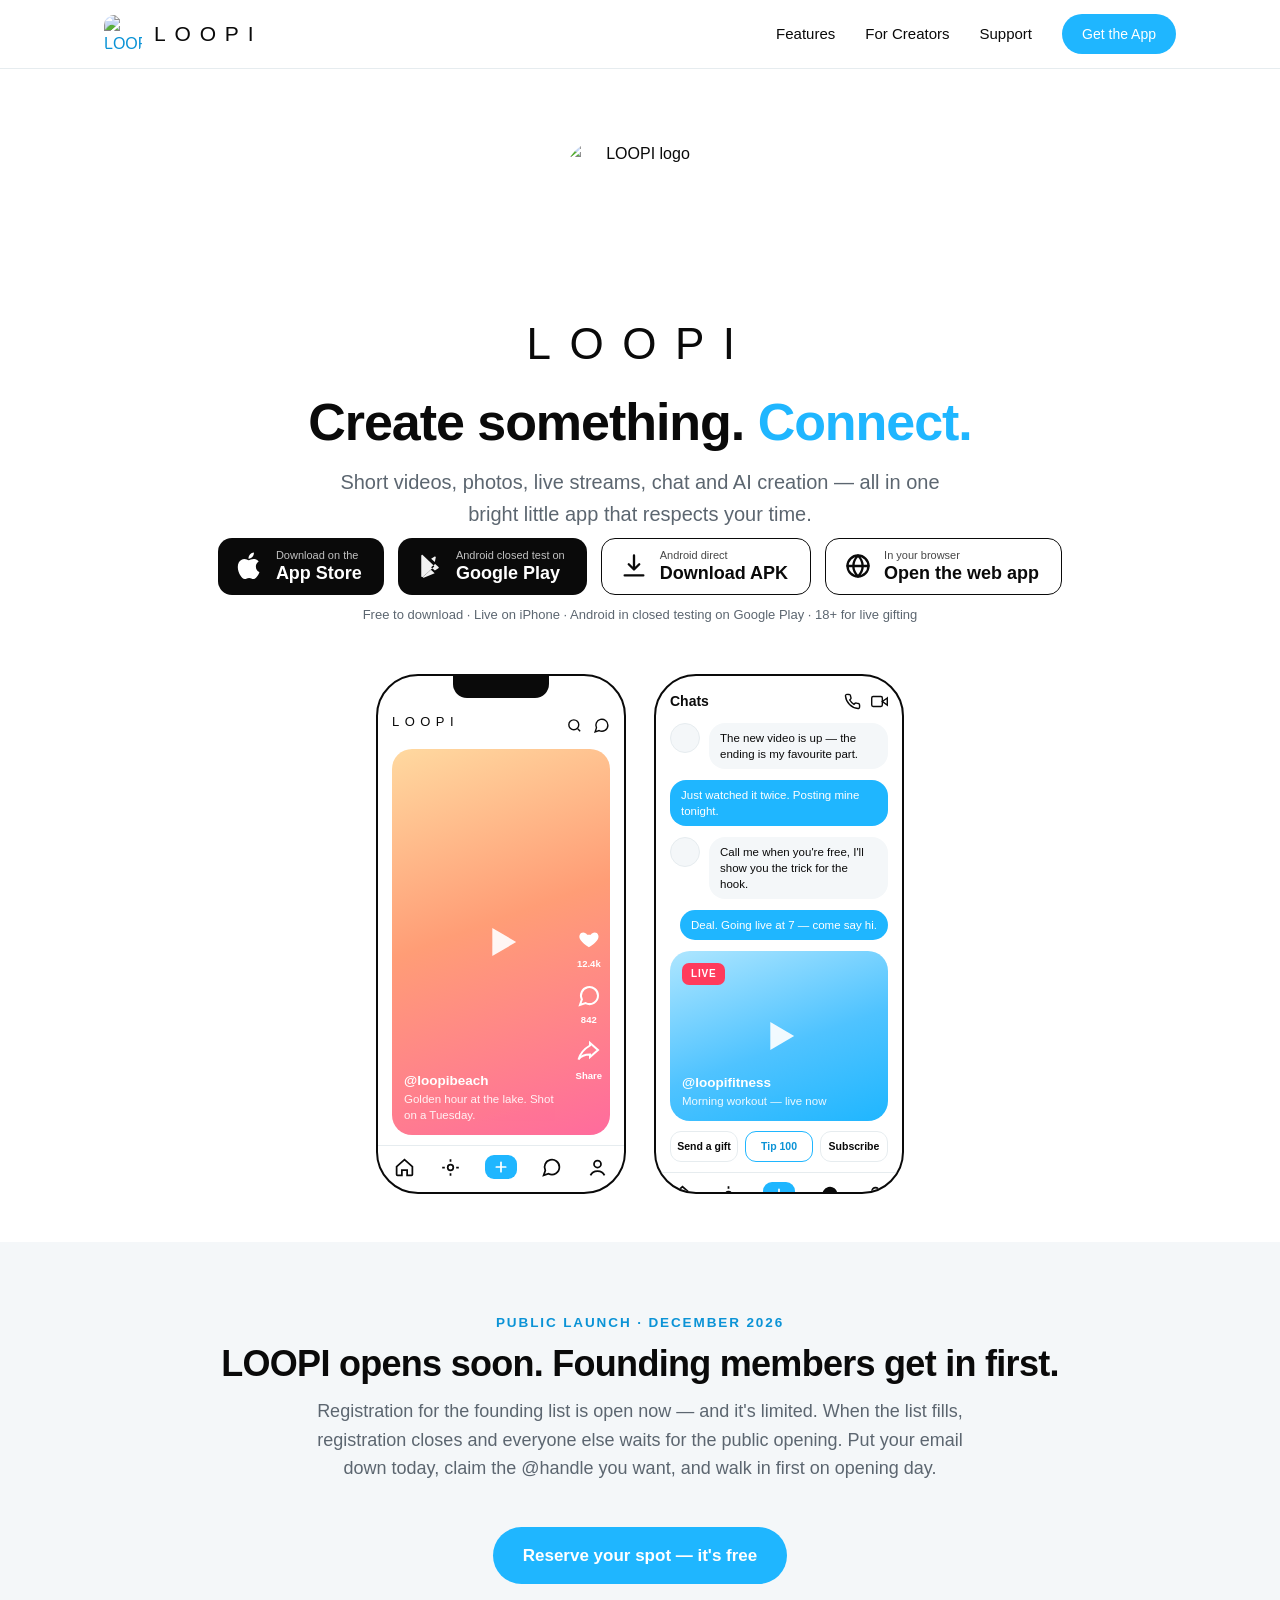
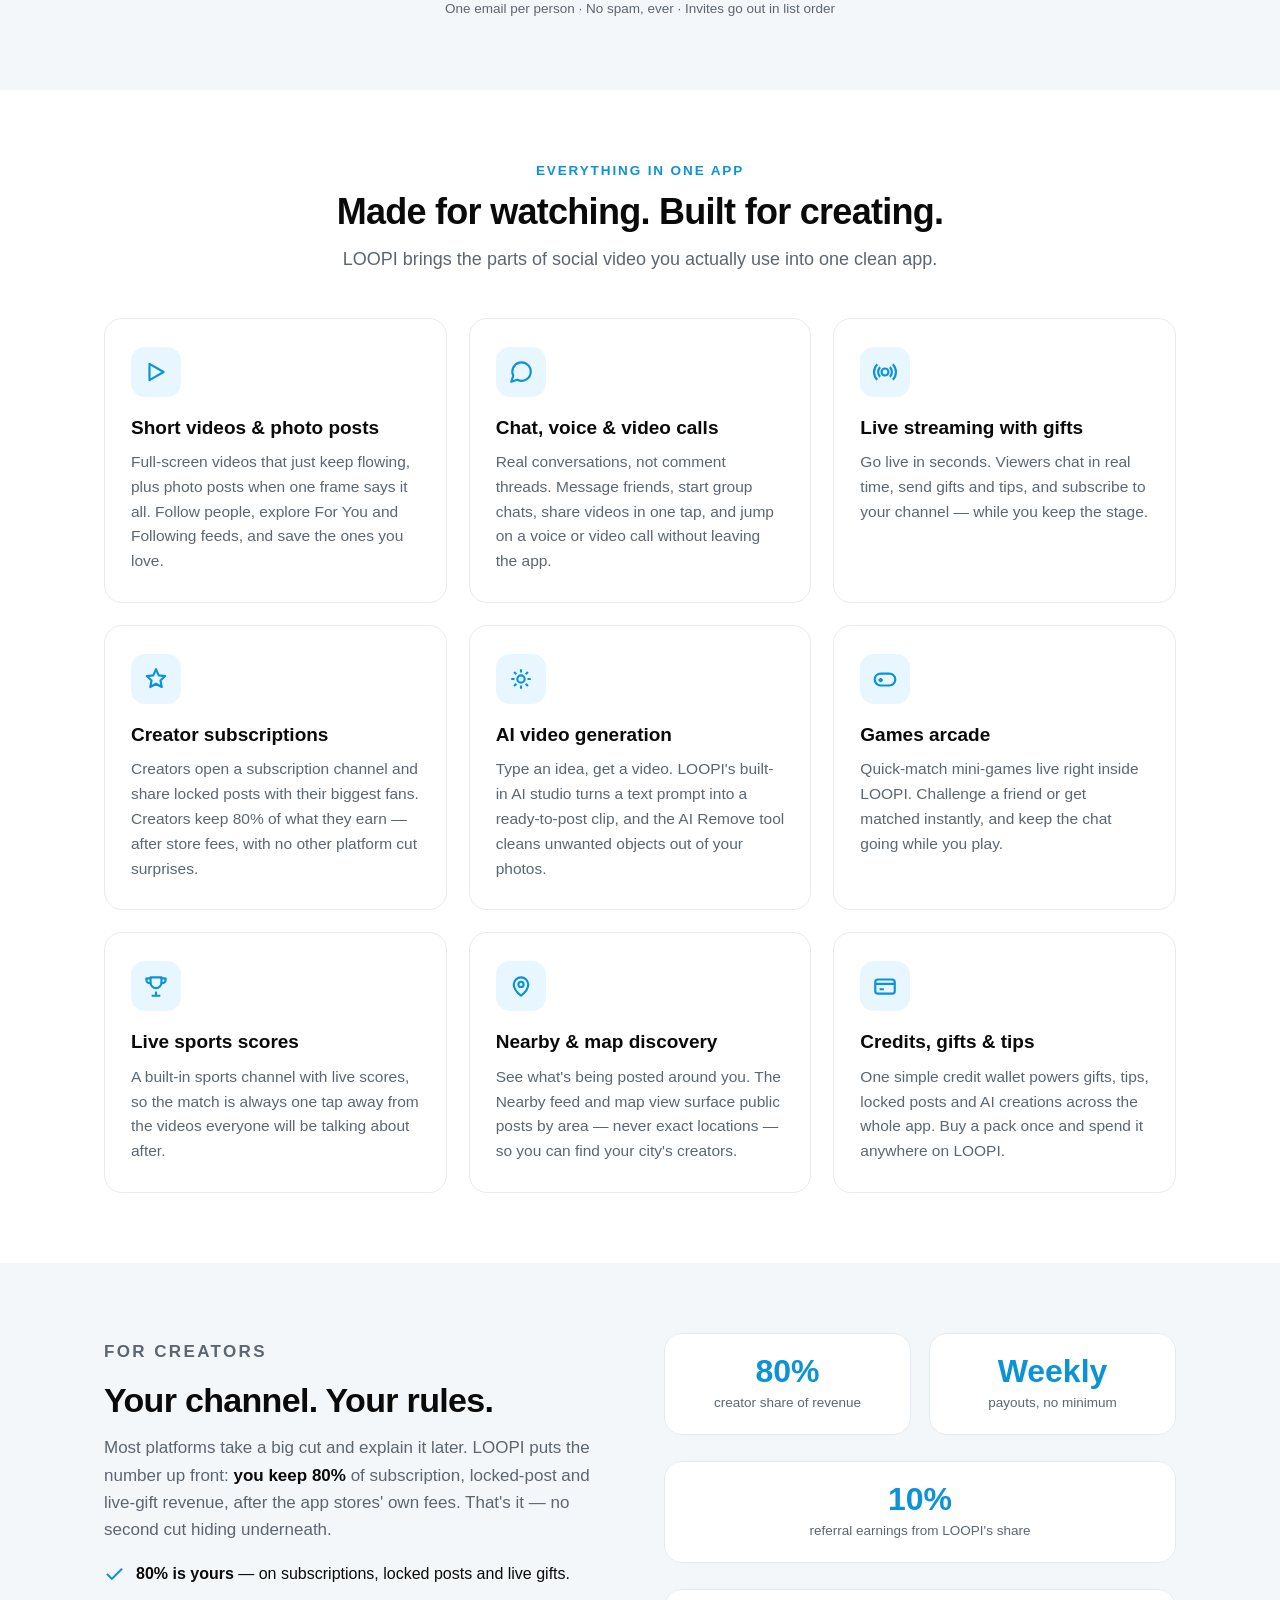
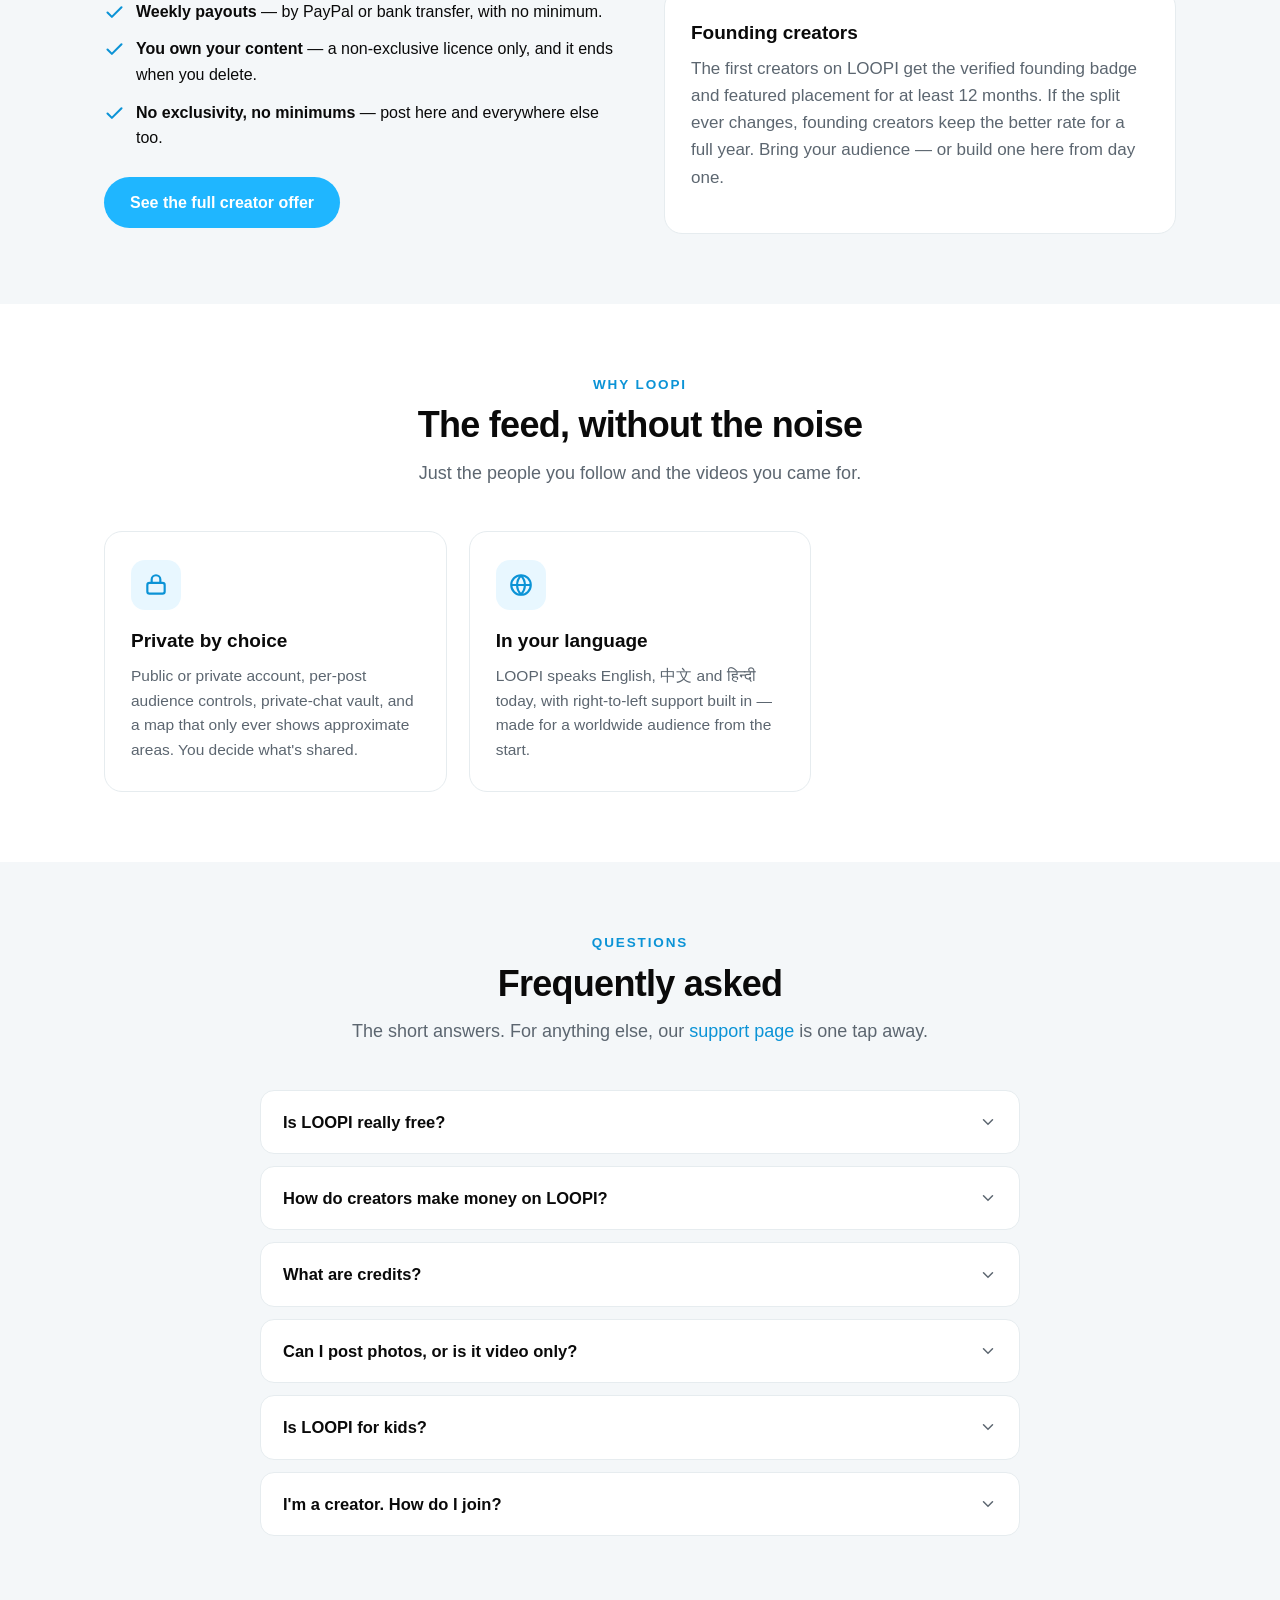
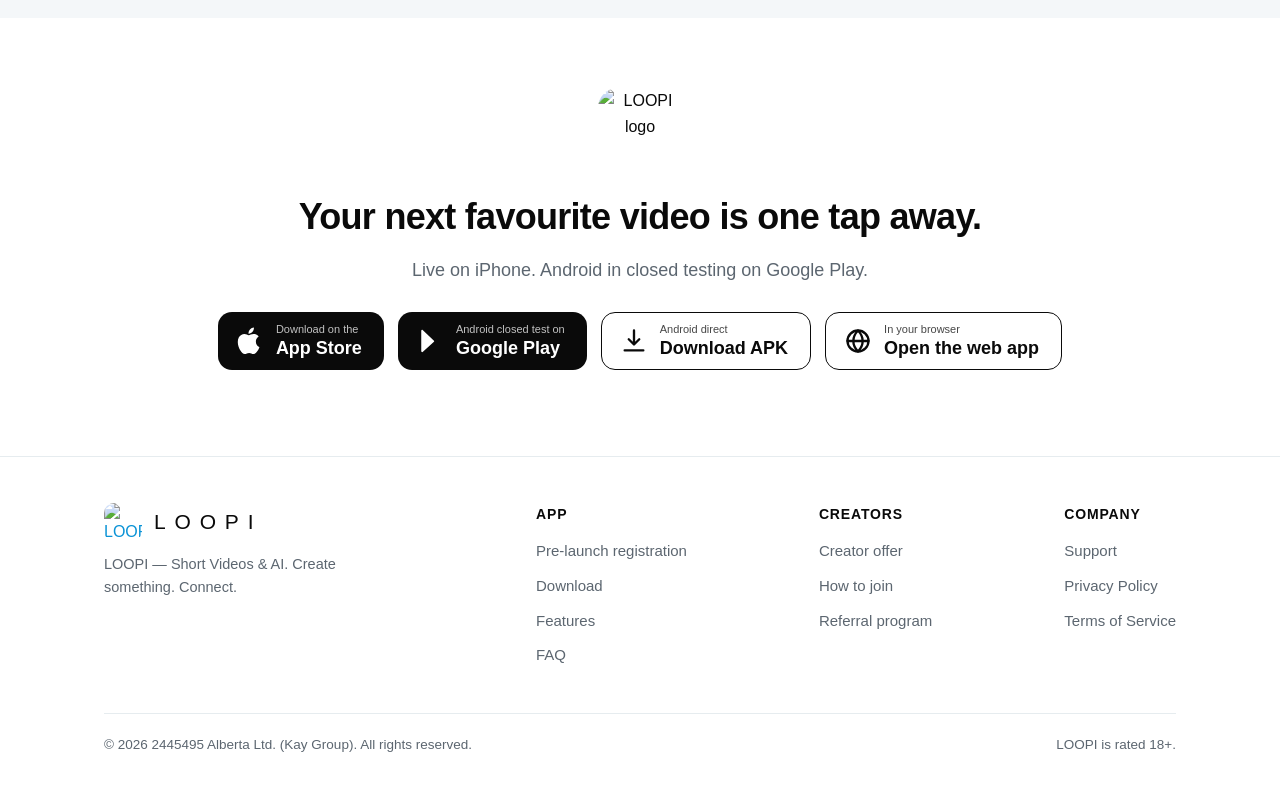
==== commit f557c65c: "QA fix pass 1 (2026-11-19): web app blockers — /app redirect+absolute assets, forgot-password + chan" ====
--- a/index.html
+++ b/index.html
@@ -3,16 +3,16 @@
 <head>
 <meta charset="UTF-8">
 <meta name="viewport" content="width=device-width, initial-scale=1.0">
-<title>LOOPI — Short Videos &amp; AI | No Ads. Just Videos.</title>
-<meta name="description" content="LOOPI is the short-video app with no ads. Watch and post short videos and photos, chat and call your people, go live, create with AI, and earn as a creator — creators keep 80%.">
+<title>LOOPI — Short Videos &amp; AI</title>
+<meta name="description" content="LOOPI is a short-video app. Watch and post short videos and photos, chat and call your people, go live, create with AI, and earn as a creator — creators keep 80%.">
 <meta property="og:type" content="website">
 <meta property="og:site_name" content="LOOPI">
 <meta property="og:title" content="LOOPI — Short Videos &amp; AI">
-<meta property="og:description" content="Create something. Connect. No ads. Just videos. Creators keep 80%.">
+<meta property="og:description" content="Create something. Connect. Creators keep 80%.">
 <meta property="og:image" content="assets/logo.png">
 <meta name="twitter:card" content="summary_large_image">
 <meta name="twitter:title" content="LOOPI — Short Videos &amp; AI">
-<meta name="twitter:description" content="Create something. Connect. No ads. Just videos.">
+<meta name="twitter:description" content="Create something. Connect.">
 <meta name="twitter:image" content="assets/logo.png">
 <link rel="icon" type="image/png" sizes="32x32" href="assets/favicon-32.png">
 <link rel="apple-touch-icon" href="assets/apple-touch-icon.png">
@@ -44,23 +44,26 @@
   <span class="wordmark">Loopi</span>
   <h1>Create something. <span class="sky">Connect.</span></h1>
   <p class="lede">Short videos, photos, live streams, chat and AI creation — all in one bright little app that respects your time.</p>
-  <p class="noads">No ads. Just videos.</p>
 
   <div class="storebtns">
     <a class="storebtn" href="https://apps.apple.com/app/loopi-short-videos-ai/id6833783515">
       <svg viewBox="0 0 24 24" fill="currentColor" aria-hidden="true"><path d="M17.05 12.54c-.03-2.89 2.36-4.27 2.47-4.34-1.35-1.97-3.44-2.24-4.18-2.27-1.78-.18-3.47 1.05-4.37 1.05-.9 0-2.29-1.02-3.77-1-1.94.03-3.72 1.13-4.72 2.86-2.01 3.49-.51 8.66 1.45 11.5.96 1.39 2.1 2.94 3.6 2.88 1.45-.06 2-.93 3.74-.93s2.24.93 3.77.9c1.56-.02 2.55-1.41 3.5-2.8 1.1-1.61 1.56-3.17 1.58-3.25-.03-.02-3.04-1.17-3.07-4.6zM14.16 4.06c.8-.97 1.34-2.31 1.19-3.65-1.15.05-2.55.77-3.38 1.73-.74.86-1.39 2.23-1.22 3.55 1.29.1 2.6-.65 3.41-1.63z"/></svg>
       <span><span class="t1">Download on the</span><span class="t2">App Store</span></span>
     </a>
-    <a class="storebtn" href="https://play.google.com/store/apps/details?id=com.kayaviv.loopi">
+    <a class="storebtn" href="https://play.google.com/apps/testing/com.kayaviv.loopi">
       <svg viewBox="0 0 24 24" fill="currentColor" aria-hidden="true"><path d="M4.5 3.2v17.6c0 .6.68.97 1.2.65l9.7-8.8c.28-.25.28-.68 0-.93L5.7 2.55c-.52-.32-1.2.05-1.2.65zm11.9 7.05l2.9 2.63c.35.32.3.9-.1 1.15l-3.05 1.9-3.2-2.9 3.45-2.78zm-.25-1.6L12.95 5.8l3.05-1.9c.4-.25.92.02 1.02.5.03.17-.02.35-.14.5l-.73 3.75zM5.9 21.5l6.9-6.26 3.2 2.9-9.35 3.95c-.4.17-.85-.14-.75-.59z" opacity=".95"/></svg>
-      <span><span class="t1">Get it on</span><span class="t2">Google Play</span></span>
+      <span><span class="t1">Android closed test on</span><span class="t2">Google Play</span></span>
     </a>
     <a class="storebtn apk" href="https://www.kay-group.net/loopi.apk">
       <svg viewBox="0 0 24 24" fill="none" stroke="currentColor" stroke-width="2" stroke-linecap="round" stroke-linejoin="round" aria-hidden="true"><path d="M12 3v12m0 0l-4.5-4.5M12 15l4.5-4.5M4 20h16"/></svg>
       <span><span class="t1">Android direct</span><span class="t2">Download APK</span></span>
     </a>
-  </div>
-  <p class="hint">Free to download · iPhone and Android · 18+ for live gifting</p>
+    <a class="storebtn apk" href="/app/">
+      <svg viewBox="0 0 24 24" fill="none" stroke="currentColor" stroke-width="2" stroke-linecap="round" stroke-linejoin="round" aria-hidden="true"><circle cx="12" cy="12" r="9"/><path d="M3 12h18M12 3c2.5 2.6 4 5.7 4 9s-1.5 6.4-4 9c-2.5-2.6-4-5.7-4-9s1.5-6.4 4-9z"/></svg>
+      <span><span class="t1">In your browser</span><span class="t2">Open the web app</span></span>
+    </a>
+  </div>
+  <p class="hint">Free to download · Live on iPhone · Android in closed testing on Google Play · 18+ for live gifting</p>
 
   <!-- CSS phone mockups -->
   <div class="phones" aria-hidden="true">
@@ -125,12 +128,23 @@
   </div>
 </div>
 
+<!-- ============ PRE-LAUNCH REGISTRATION ============ -->
+<section class="alt">
+  <div class="wrap" style="text-align:center">
+    <p class="kicker">Public launch · December 2026</p>
+    <h2 class="title">LOOPI opens soon. Founding members get in first.</h2>
+    <p class="sub" style="margin-left:auto;margin-right:auto">Registration for the founding list is open now — and it's limited. When the list fills, registration closes and everyone else waits for the public opening. Put your email down today, claim the @handle you want, and walk in first on opening day.</p>
+    <a class="btn" href="register.html" style="font-size:17px;padding:15px 30px">Reserve your spot — it's free</a>
+    <p class="hint" style="margin-top:14px">One email per person · No spam, ever · Invites go out in list order</p>
+  </div>
+</section>
+
 <!-- ============ FEATURES ============ -->
 <section id="features">
   <div class="wrap">
     <p class="kicker">Everything in one app</p>
     <h2 class="title">Made for watching. Built for creating.</h2>
-    <p class="sub">LOOPI brings the parts of social video you actually use into one clean app — and leaves the ads out entirely.</p>
+    <p class="sub">LOOPI brings the parts of social video you actually use into one clean app.</p>
 
     <div class="grid">
       <div class="card">
@@ -203,7 +217,6 @@
         <div class="stat"><div class="n">Weekly</div><div class="l">payouts, no minimum</div></div>
       </div>
       <div class="statrow">
-        <div class="stat"><div class="n">0</div><div class="l">ads in the feed — ever</div></div>
         <div class="stat"><div class="n">10%</div><div class="l">referral earnings from LOOPI's share</div></div>
       </div>
       <div class="card">
@@ -219,13 +232,8 @@
   <div class="wrap">
     <p class="kicker">Why LOOPI</p>
     <h2 class="title">The feed, without the noise</h2>
-    <p class="sub">No ad breaks between videos. No sponsored posts pretending to be content. Just the people you follow and the videos you came for.</p>
+    <p class="sub">Just the people you follow and the videos you came for.</p>
     <div class="grid">
-      <div class="card">
-        <div class="ic"><svg viewBox="0 0 24 24" fill="none" stroke="currentColor" stroke-width="2" stroke-linejoin="round"><circle cx="12" cy="12" r="9"/><path d="M6 6l12 12"/></svg></div>
-        <h3>Zero advertising</h3>
-        <p>LOOPI makes money from credits, subscriptions and gifts — not from interrupting you. Your attention belongs to creators, not advertisers.</p>
-      </div>
       <div class="card">
         <div class="ic"><svg viewBox="0 0 24 24" fill="none" stroke="currentColor" stroke-width="2" stroke-linejoin="round"><rect x="4" y="10" width="16" height="10" rx="2"/><path d="M8 10V7a4 4 0 0 1 8 0v3"/></svg></div>
         <h3>Private by choice</h3>
@@ -248,8 +256,8 @@
     <p class="sub">The short answers. For anything else, our <a href="support.html">support page</a> is one tap away.</p>
     <div class="faq">
       <details>
-        <summary>Is LOOPI really free? Where are the ads?<svg viewBox="0 0 24 24" fill="none" stroke="currentColor" stroke-width="2" stroke-linecap="round"><path d="M6 9l6 6 6-6"/></svg></summary>
-        <div class="a">Yes — downloading LOOPI and watching is free, and there are no ads in the app. LOOPI earns from optional credit packs, creator subscriptions, live gifts and Paid Verified. If you never buy anything, you still get the full feed.</div>
+        <summary>Is LOOPI really free?<svg viewBox="0 0 24 24" fill="none" stroke="currentColor" stroke-width="2" stroke-linecap="round"><path d="M6 9l6 6 6-6"/></svg></summary>
+        <div class="a">Yes — downloading LOOPI and watching is free. LOOPI earns from optional credit packs, creator subscriptions, live gifts and Paid Verified. If you never buy anything, you still get the full feed.</div>
       </details>
       <details>
         <summary>How do creators make money on LOOPI?<svg viewBox="0 0 24 24" fill="none" stroke="currentColor" stroke-width="2" stroke-linecap="round"><path d="M6 9l6 6 6-6"/></svg></summary>
@@ -280,20 +288,24 @@
   <div class="wrap">
     <img src="assets/logo.webp" alt="LOOPI logo" style="width:84px;height:84px;border-radius:20px;margin:0 auto 16px">
     <h2>Your next favourite video is one tap away.</h2>
-    <p>Free on iPhone and Android. No ads. Just videos.</p>
+    <p>Live on iPhone. Android in closed testing on Google Play.</p>
     <div class="storebtns">
       <a class="storebtn" href="https://apps.apple.com/app/loopi-short-videos-ai/id6833783515">
         <svg viewBox="0 0 24 24" fill="currentColor" aria-hidden="true"><path d="M17.05 12.54c-.03-2.89 2.36-4.27 2.47-4.34-1.35-1.97-3.44-2.24-4.18-2.27-1.78-.18-3.47 1.05-4.37 1.05-.9 0-2.29-1.02-3.77-1-1.94.03-3.72 1.13-4.72 2.86-2.01 3.49-.51 8.66 1.45 11.5.96 1.39 2.1 2.94 3.6 2.88 1.45-.06 2-.93 3.74-.93s2.24.93 3.77.9c1.56-.02 2.55-1.41 3.5-2.8 1.1-1.61 1.56-3.17 1.58-3.25-.03-.02-3.04-1.17-3.07-4.6zM14.16 4.06c.8-.97 1.34-2.31 1.19-3.65-1.15.05-2.55.77-3.38 1.73-.74.86-1.39 2.23-1.22 3.55 1.29.1 2.6-.65 3.41-1.63z"/></svg>
         <span><span class="t1">Download on the</span><span class="t2">App Store</span></span>
       </a>
-      <a class="storebtn" href="https://play.google.com/store/apps/details?id=com.kayaviv.loopi">
+      <a class="storebtn" href="https://play.google.com/apps/testing/com.kayaviv.loopi">
         <svg viewBox="0 0 24 24" fill="currentColor" aria-hidden="true"><path d="M4.5 3.2v17.6c0 .6.68.97 1.2.65l9.7-8.8c.28-.25.28-.68 0-.93L5.7 2.55c-.52-.32-1.2.05-1.2.65z"/></svg>
-        <span><span class="t1">Get it on</span><span class="t2">Google Play</span></span>
+        <span><span class="t1">Android closed test on</span><span class="t2">Google Play</span></span>
       </a>
       <a class="storebtn apk" href="https://www.kay-group.net/loopi.apk">
         <svg viewBox="0 0 24 24" fill="none" stroke="currentColor" stroke-width="2" stroke-linecap="round" stroke-linejoin="round" aria-hidden="true"><path d="M12 3v12m0 0l-4.5-4.5M12 15l4.5-4.5M4 20h16"/></svg>
         <span><span class="t1">Android direct</span><span class="t2">Download APK</span></span>
       </a>
+      <a class="storebtn apk" href="/app/">
+        <svg viewBox="0 0 24 24" fill="none" stroke="currentColor" stroke-width="2" stroke-linecap="round" stroke-linejoin="round" aria-hidden="true"><circle cx="12" cy="12" r="9"/><path d="M3 12h18M12 3c2.5 2.6 4 5.7 4 9s-1.5 6.4-4 9c-2.5-2.6-4-5.7-4-9s1.5-6.4 4-9z"/></svg>
+        <span><span class="t1">In your browser</span><span class="t2">Open the web app</span></span>
+      </a>
     </div>
   </div>
 </section>
@@ -303,11 +315,12 @@
     <div class="foot">
       <div class="brandcol">
         <a class="brand" href="index.html"><img src="assets/logo.webp" alt="LOOPI logo"><span class="wordmark">Loopi</span></a>
-        <p>LOOPI — Short Videos &amp; AI. Create something. Connect. No ads. Just videos.</p>
+        <p>LOOPI — Short Videos &amp; AI. Create something. Connect.</p>
       </div>
       <div>
         <h4>App</h4>
         <ul>
+          <li><a href="register.html">Pre-launch registration</a></li>
           <li><a href="download.html">Download</a></li>
           <li><a href="index.html#features">Features</a></li>
           <li><a href="index.html#faq">FAQ</a></li>
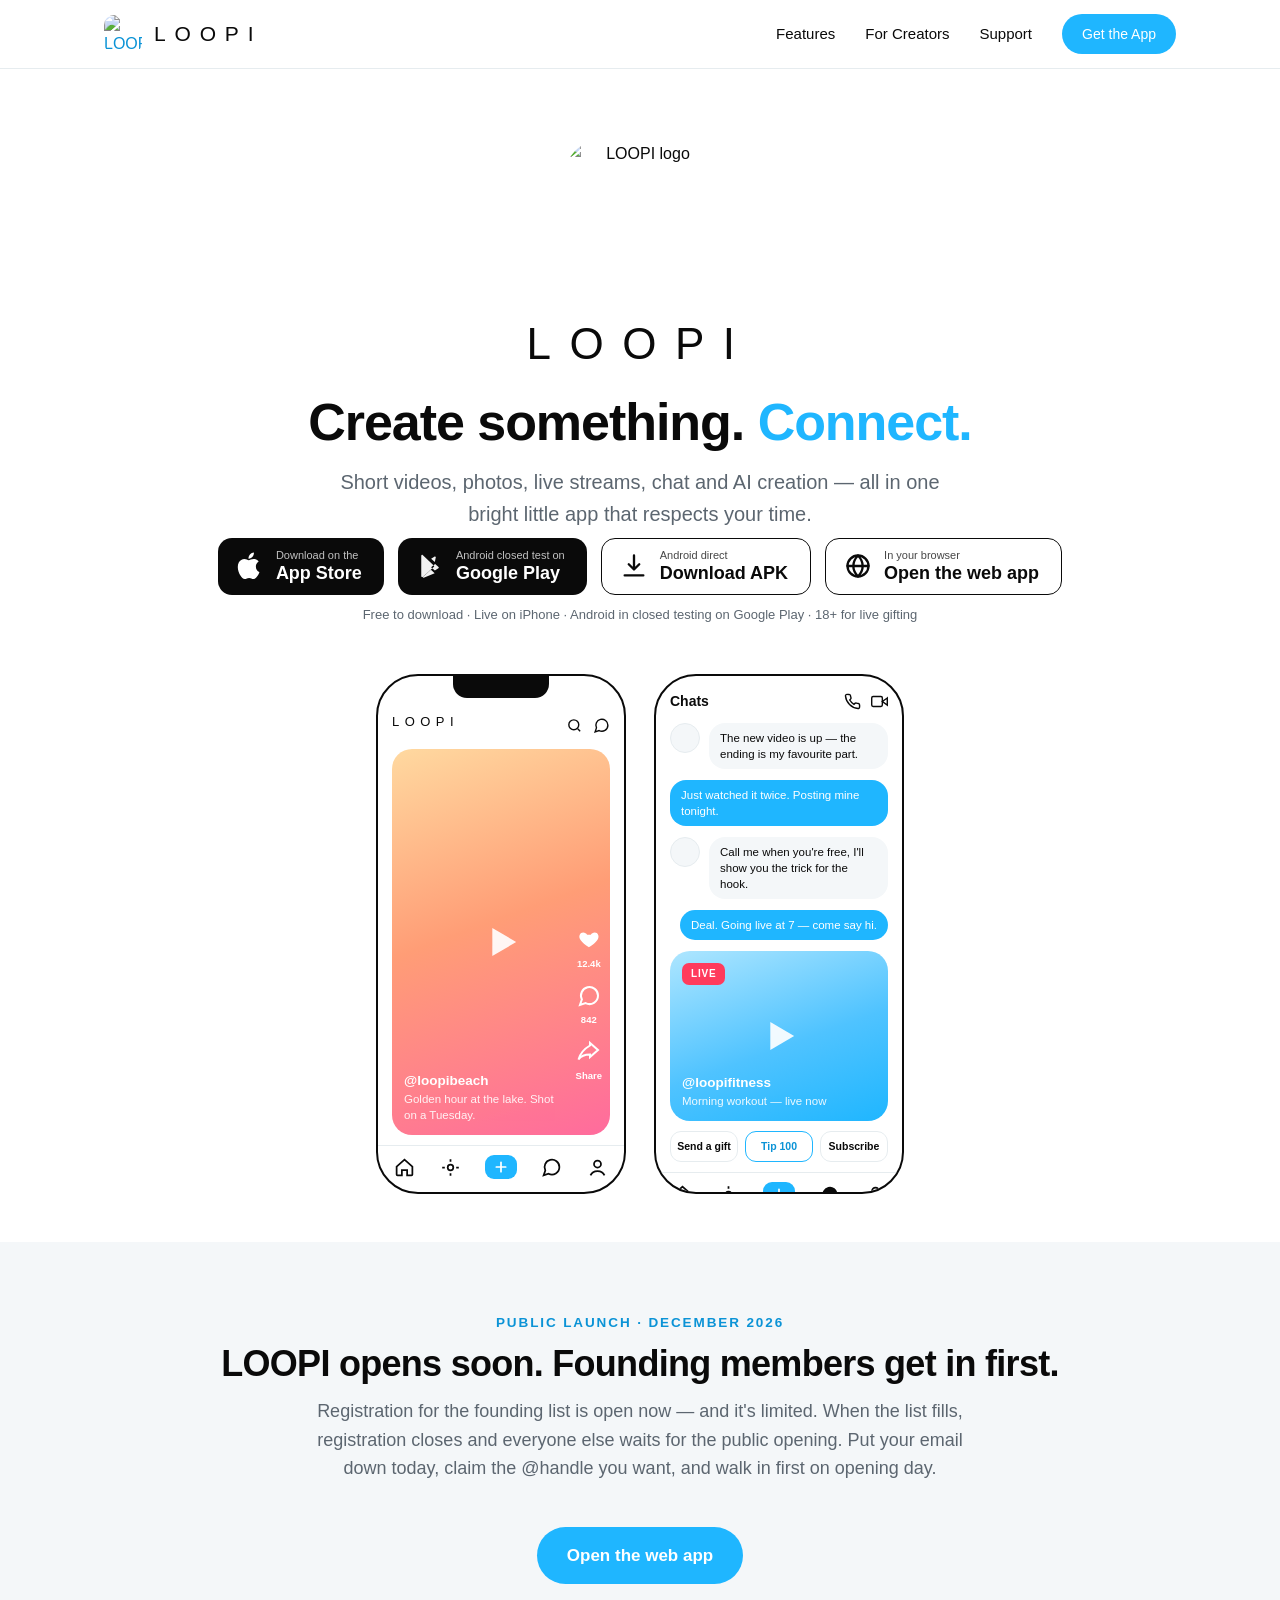
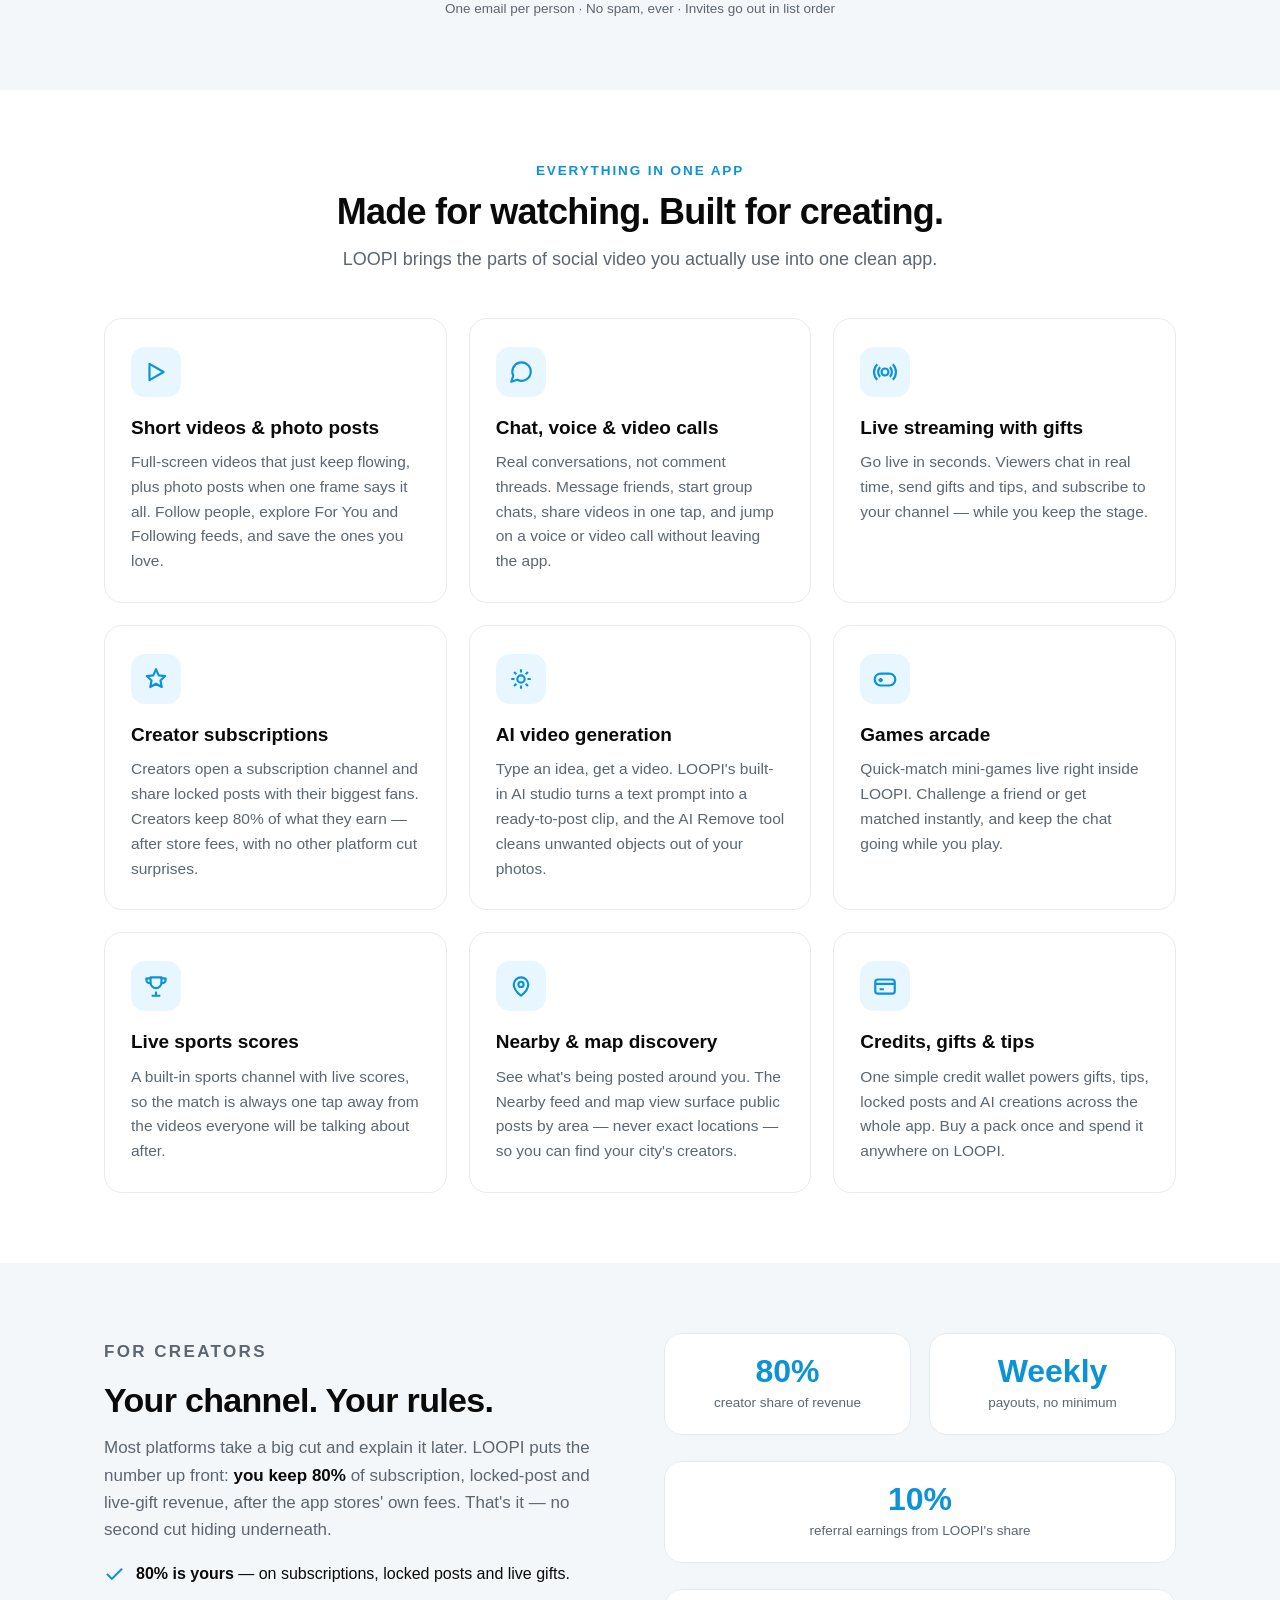
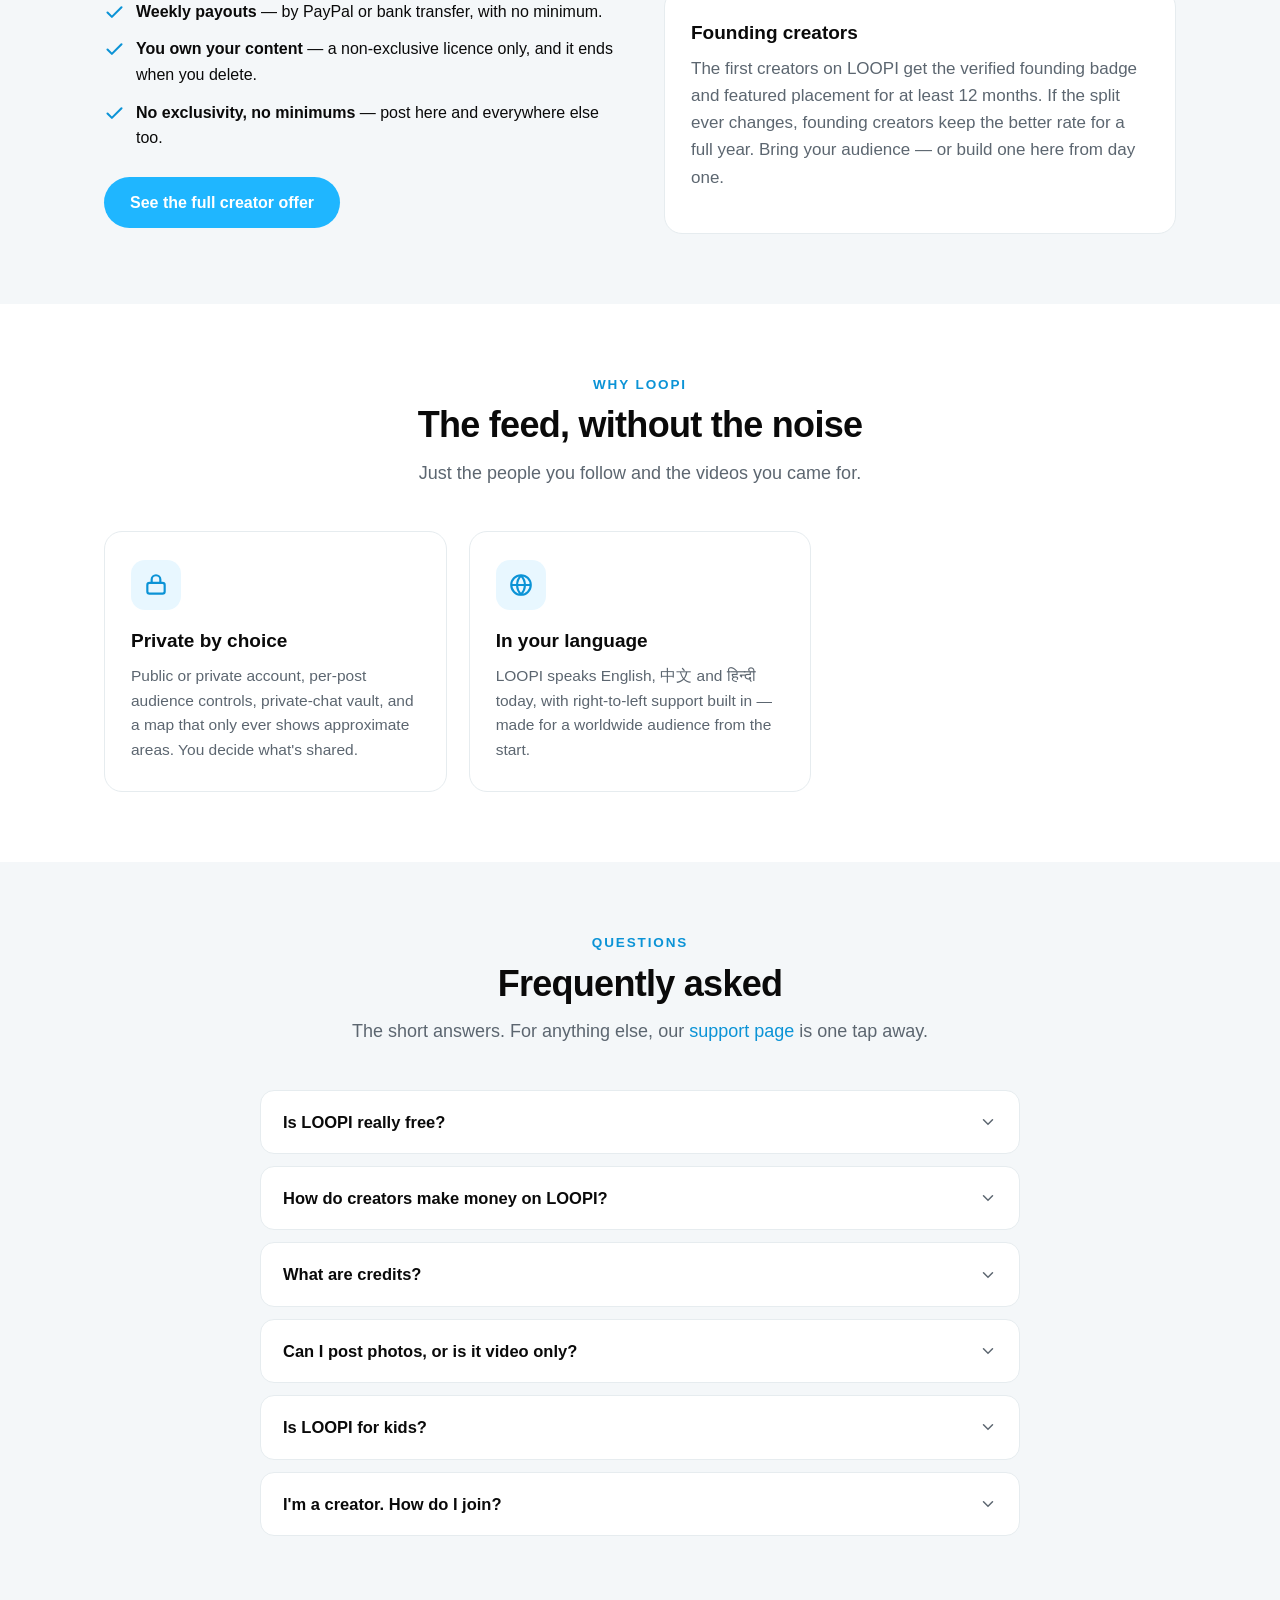
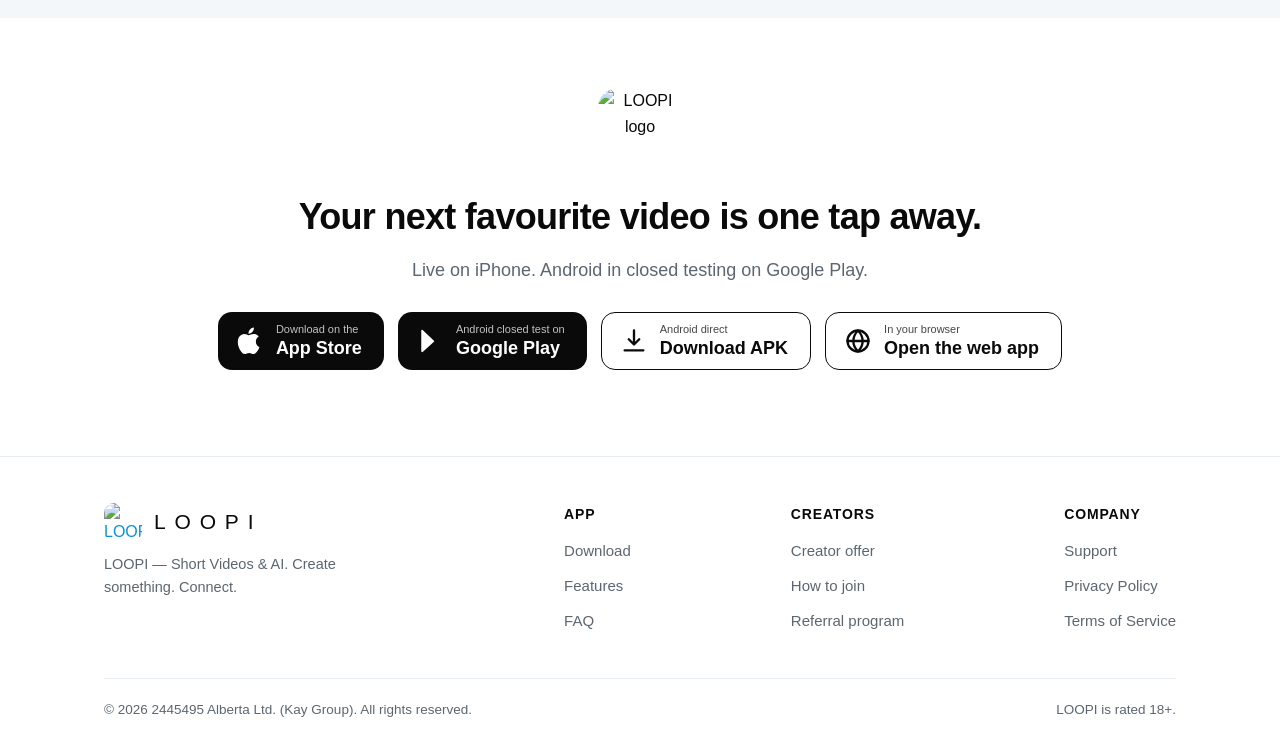
==== commit 4af6dae4: "Full-check N6 + register links (Kay's call): remove dead perCreditPrice i18n string ('$2.00 / credit" ====
--- a/index.html
+++ b/index.html
@@ -134,7 +134,7 @@
     <p class="kicker">Public launch · December 2026</p>
     <h2 class="title">LOOPI opens soon. Founding members get in first.</h2>
     <p class="sub" style="margin-left:auto;margin-right:auto">Registration for the founding list is open now — and it's limited. When the list fills, registration closes and everyone else waits for the public opening. Put your email down today, claim the @handle you want, and walk in first on opening day.</p>
-    <a class="btn" href="register.html" style="font-size:17px;padding:15px 30px">Reserve your spot — it's free</a>
+    <a class="btn" href="/app/" style="font-size:17px;padding:15px 30px">Open the web app</a>
     <p class="hint" style="margin-top:14px">One email per person · No spam, ever · Invites go out in list order</p>
   </div>
 </section>
@@ -320,7 +320,6 @@
       <div>
         <h4>App</h4>
         <ul>
-          <li><a href="register.html">Pre-launch registration</a></li>
           <li><a href="download.html">Download</a></li>
           <li><a href="index.html#features">Features</a></li>
           <li><a href="index.html#faq">FAQ</a></li>
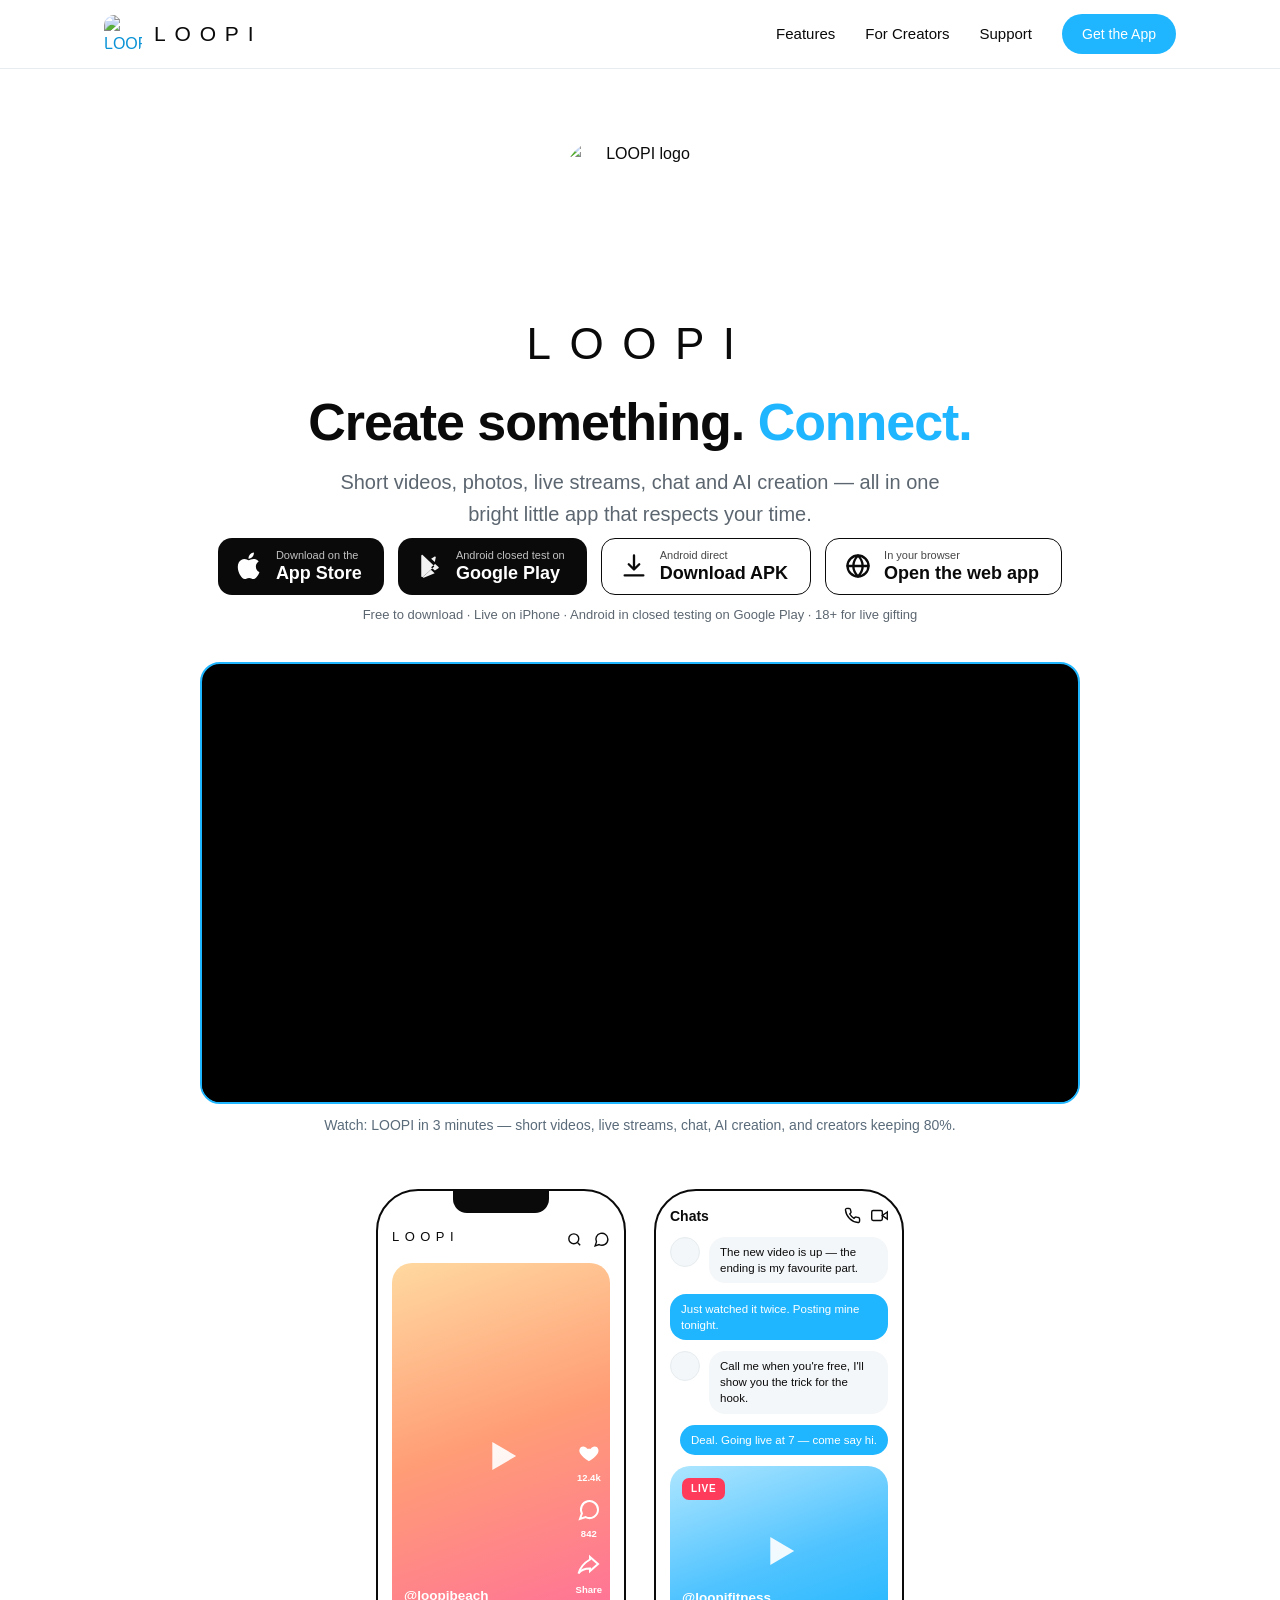
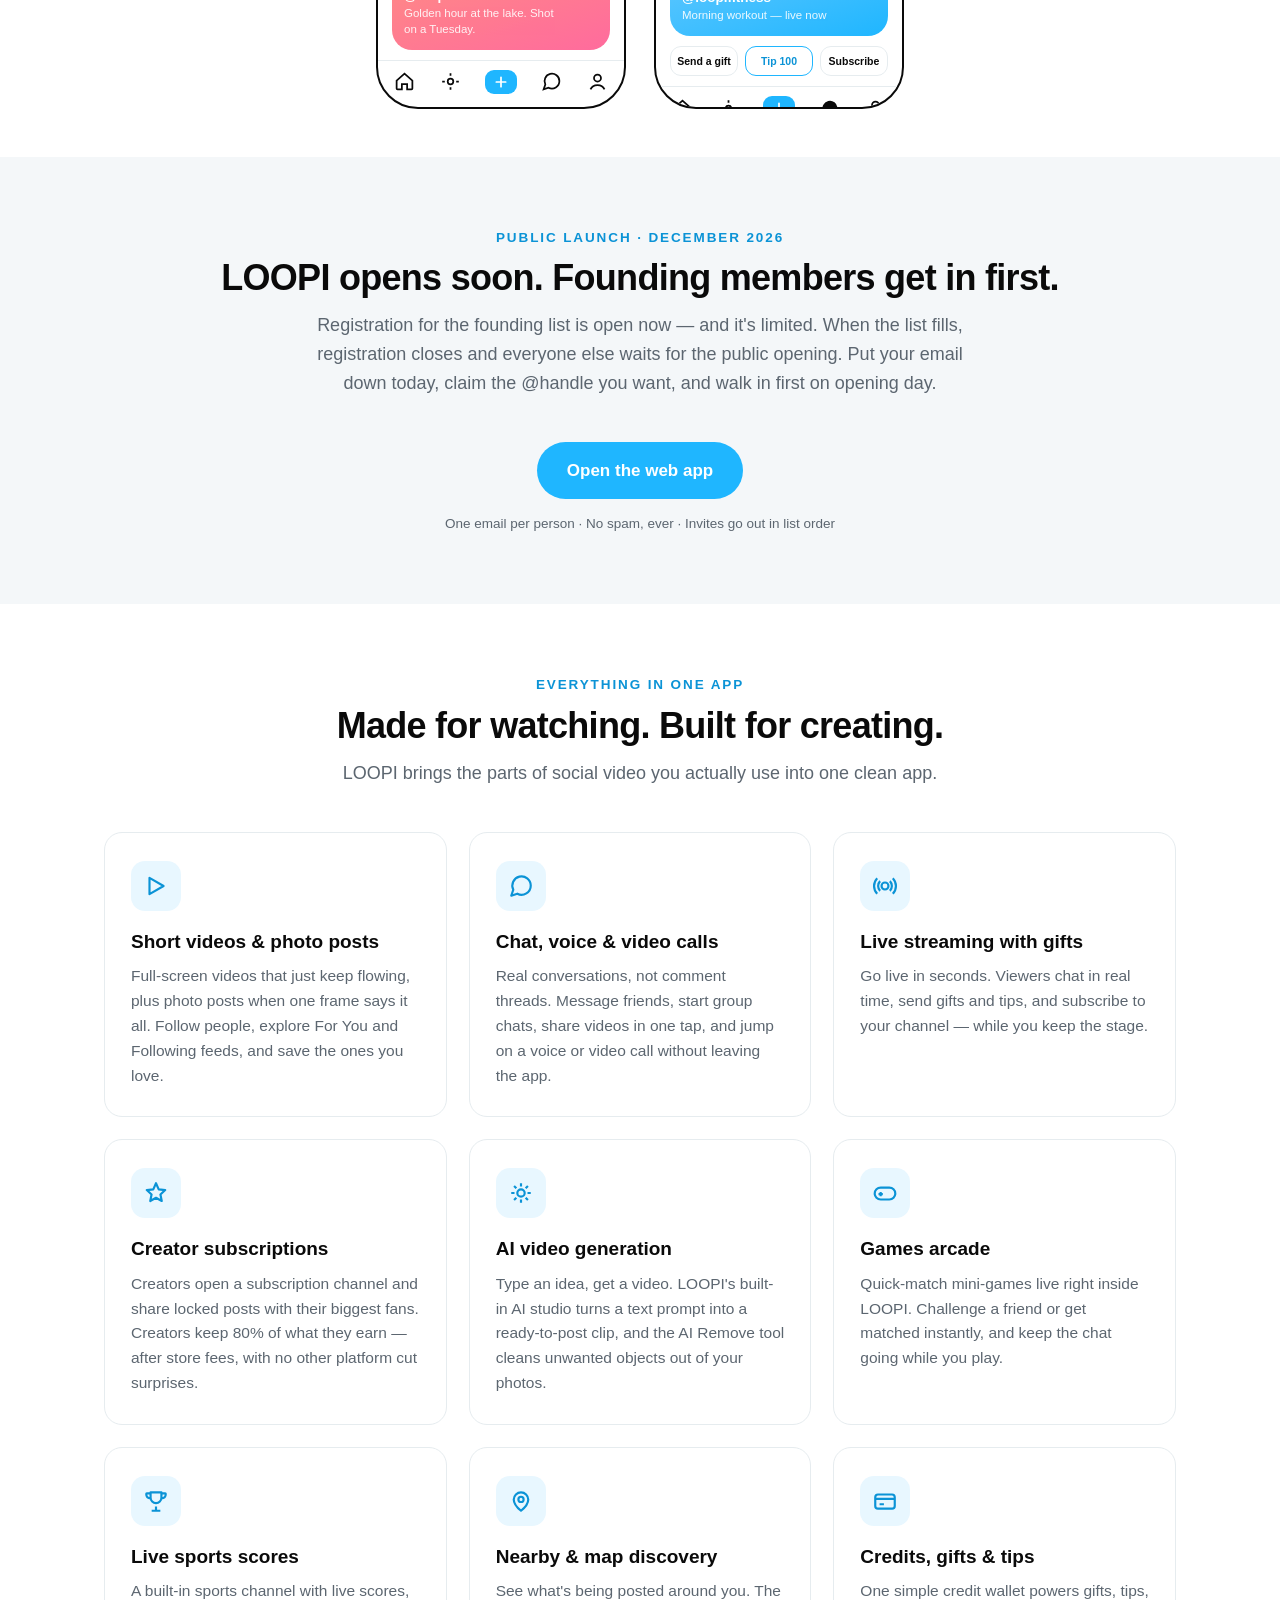
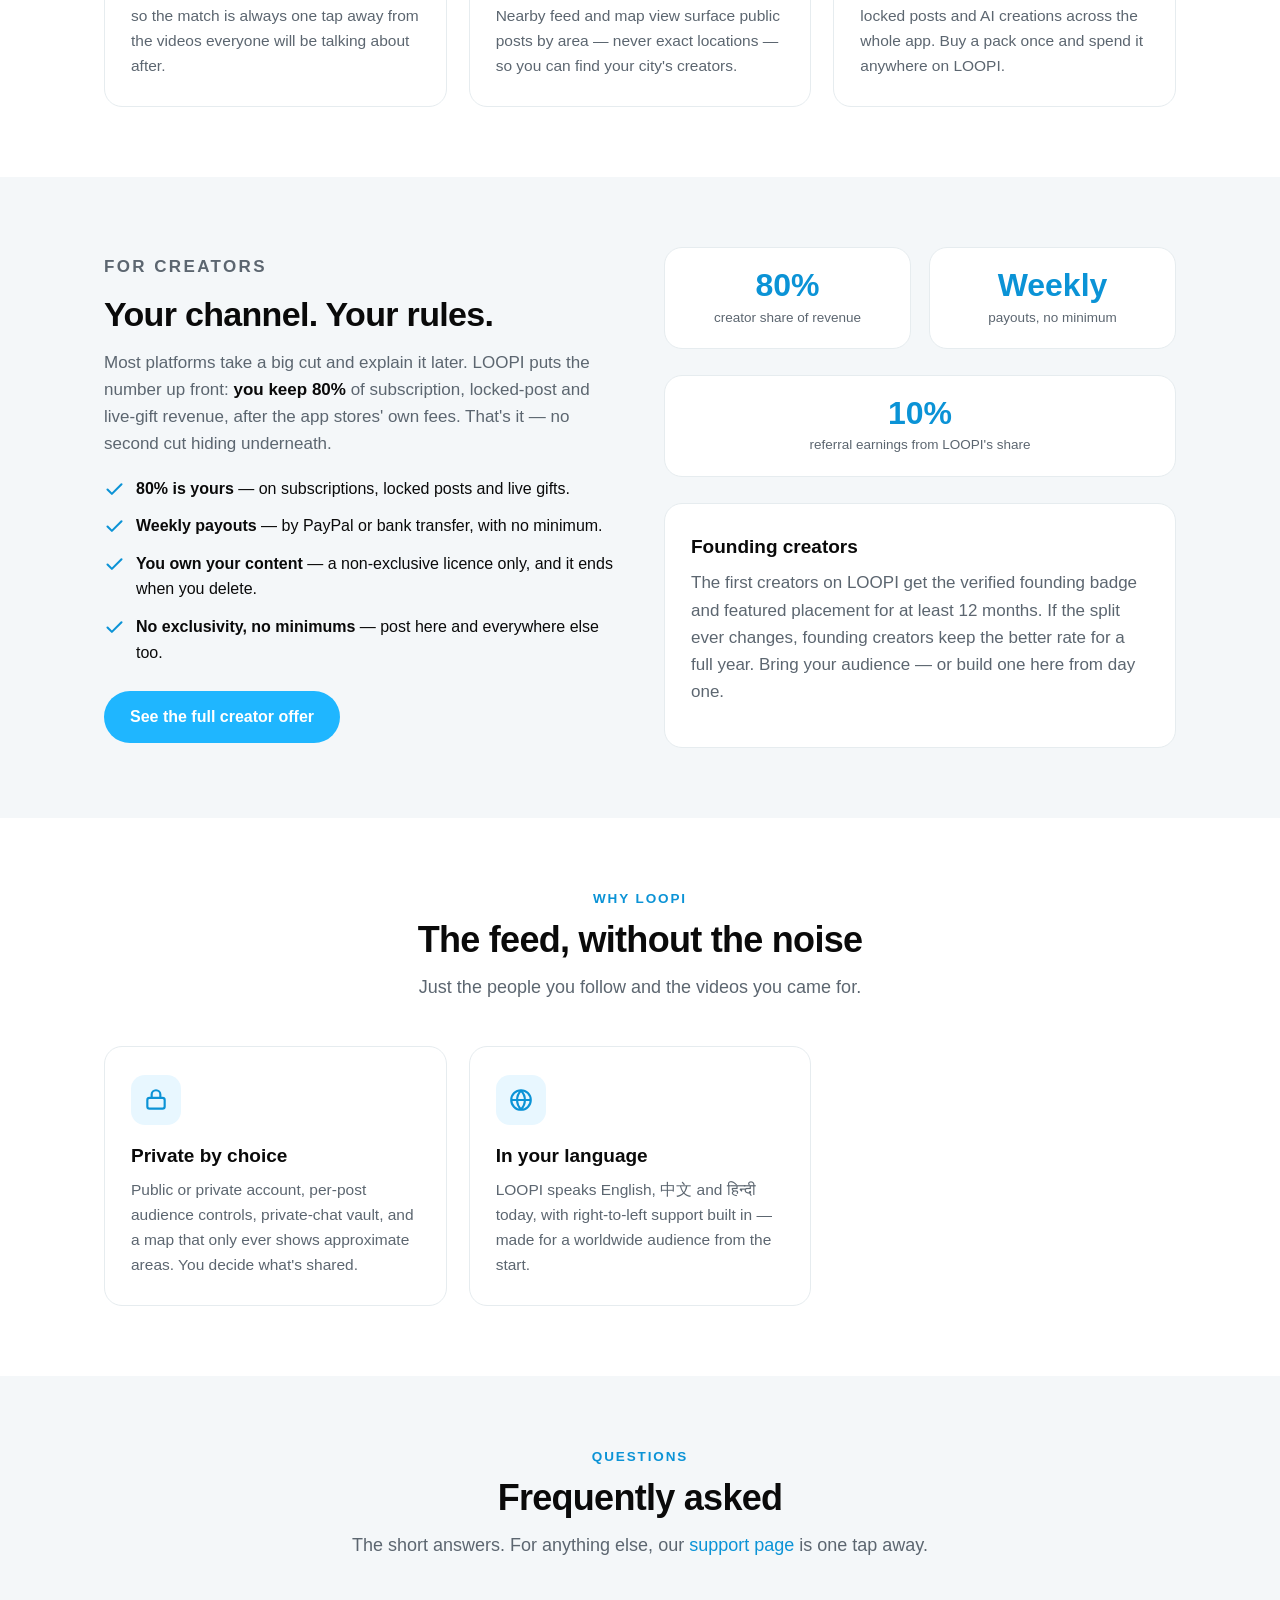
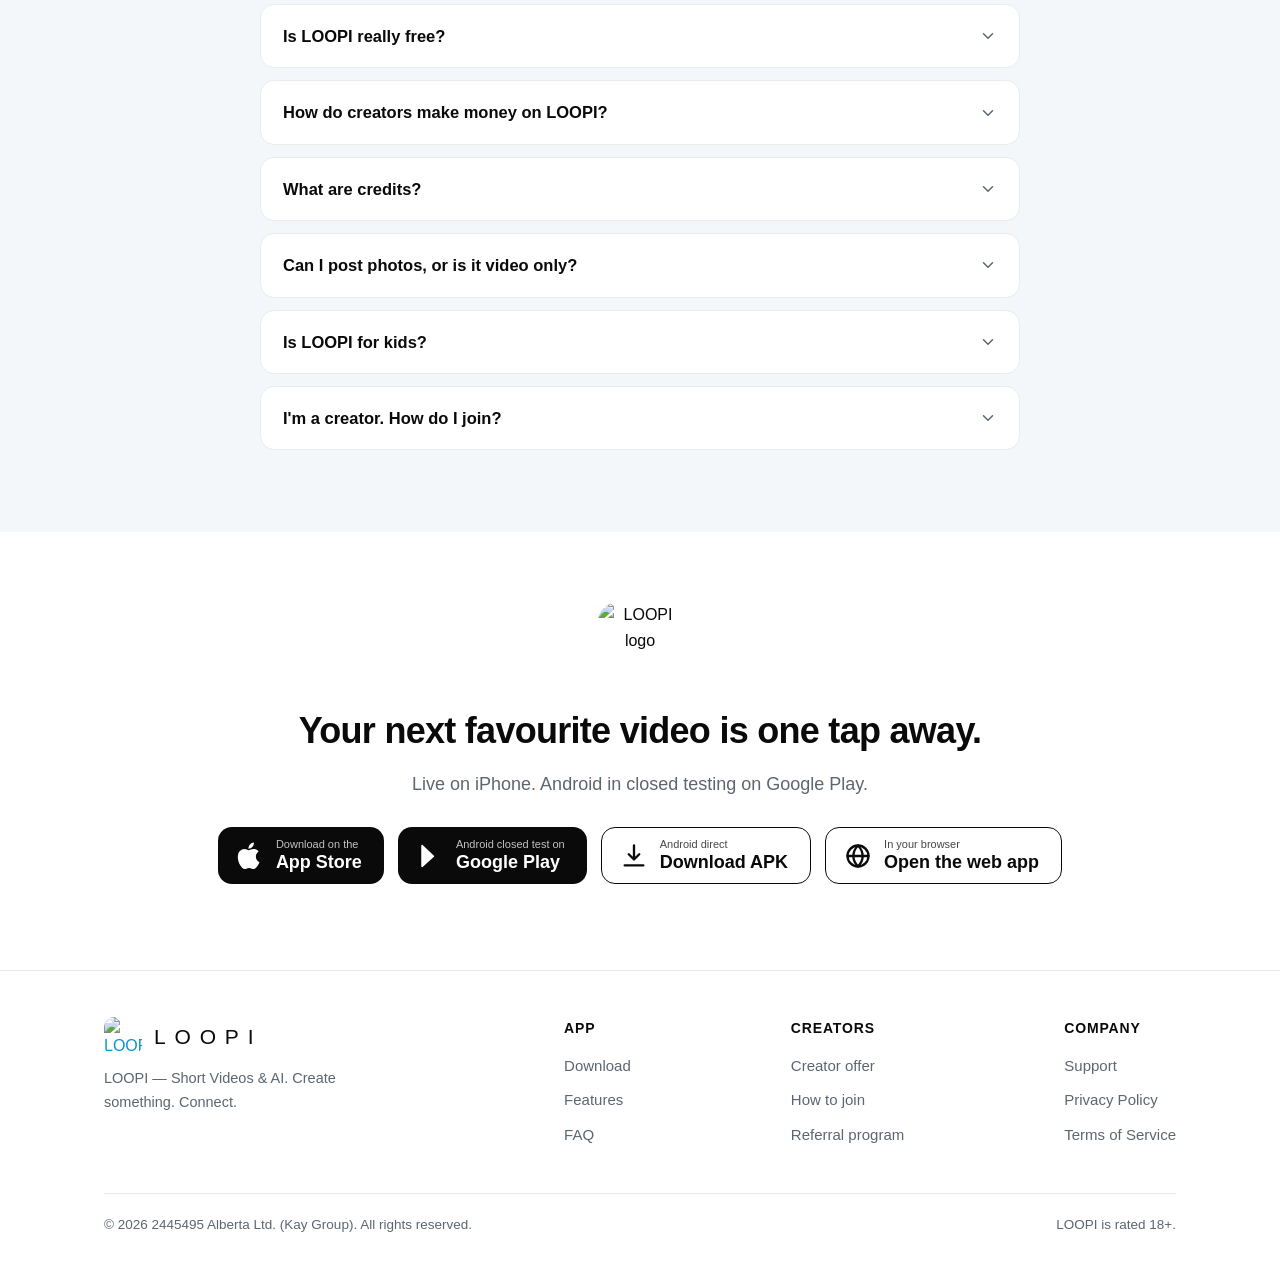
==== commit 0ed23f51: "Embed LOOPI promo video in homepage hero" ====
--- a/index.html
+++ b/index.html
@@ -65,6 +65,15 @@
   </div>
   <p class="hint">Free to download · Live on iPhone · Android in closed testing on Google Play · 18+ for live gifting</p>
 
+  <!-- Promo video -->
+  <div style="max-width:880px;margin:36px auto 4px">
+    <video controls playsinline preload="metadata" poster="loopi-promo-poster.jpg" style="width:100%;height:auto;display:block;border-radius:20px;border:2px solid #1fb6ff;background:#000">
+      <source src="loopi-promo.mp4" type="video/mp4">
+      Your browser does not support the video tag. <a href="loopi-promo.mp4">Watch the LOOPI promo video</a>.
+    </video>
+    <p style="font-size:14px;color:#5a6b7a;margin-top:10px">Watch: LOOPI in 3 minutes — short videos, live streams, chat, AI creation, and creators keeping 80%.</p>
+  </div>
+
   <!-- CSS phone mockups -->
   <div class="phones" aria-hidden="true">
     <div class="phone">
